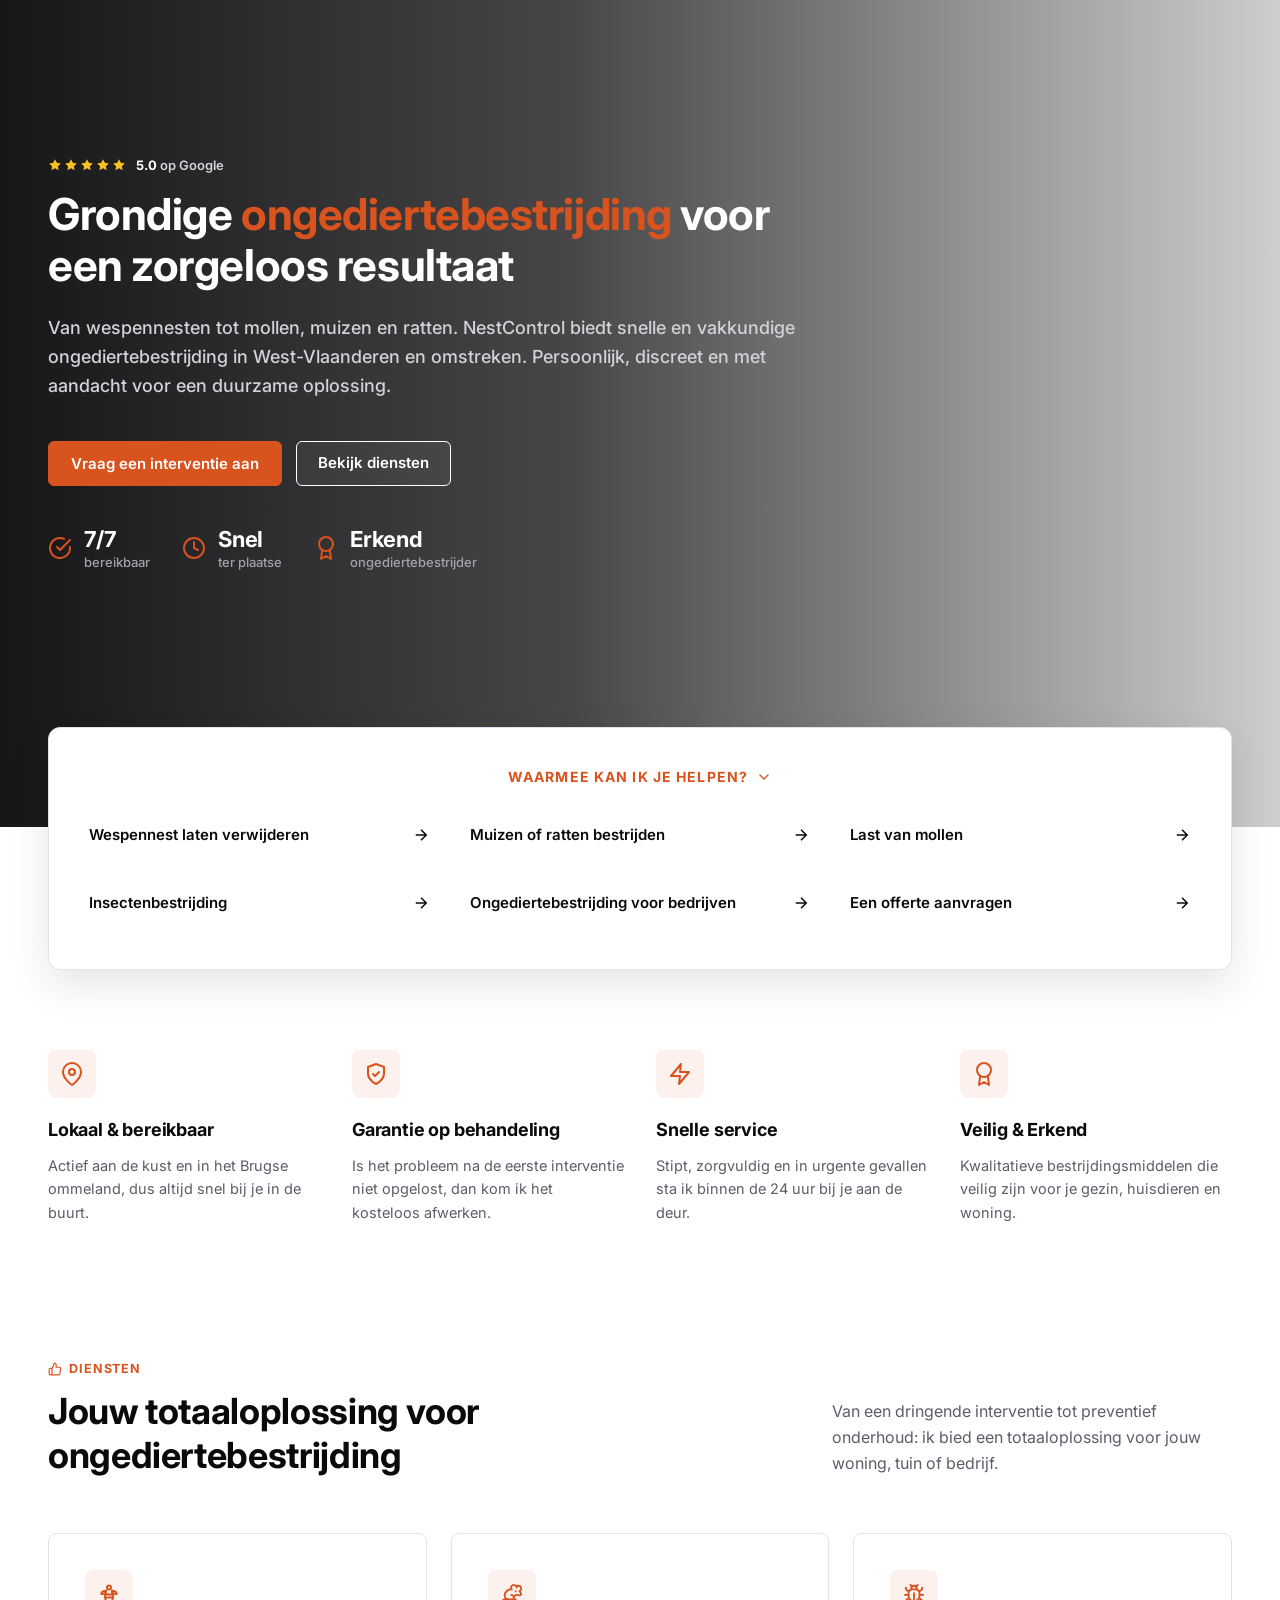
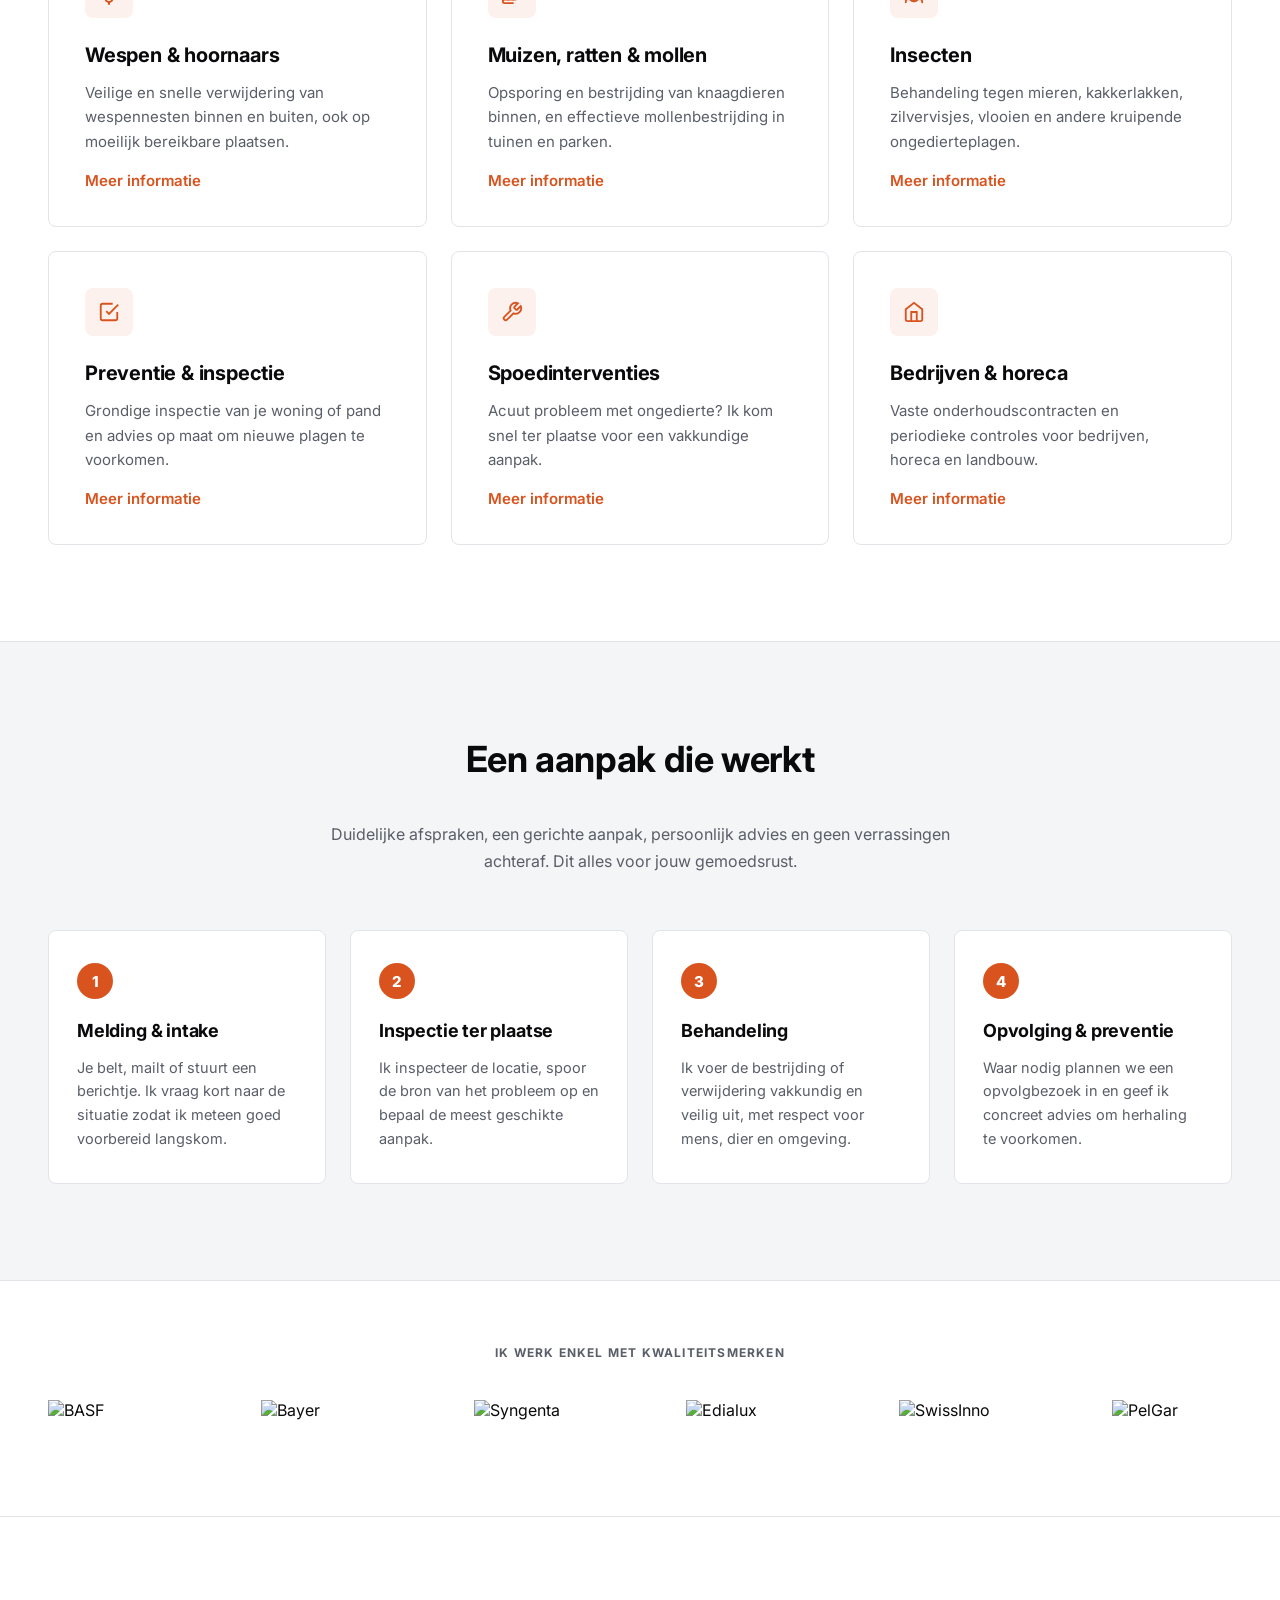
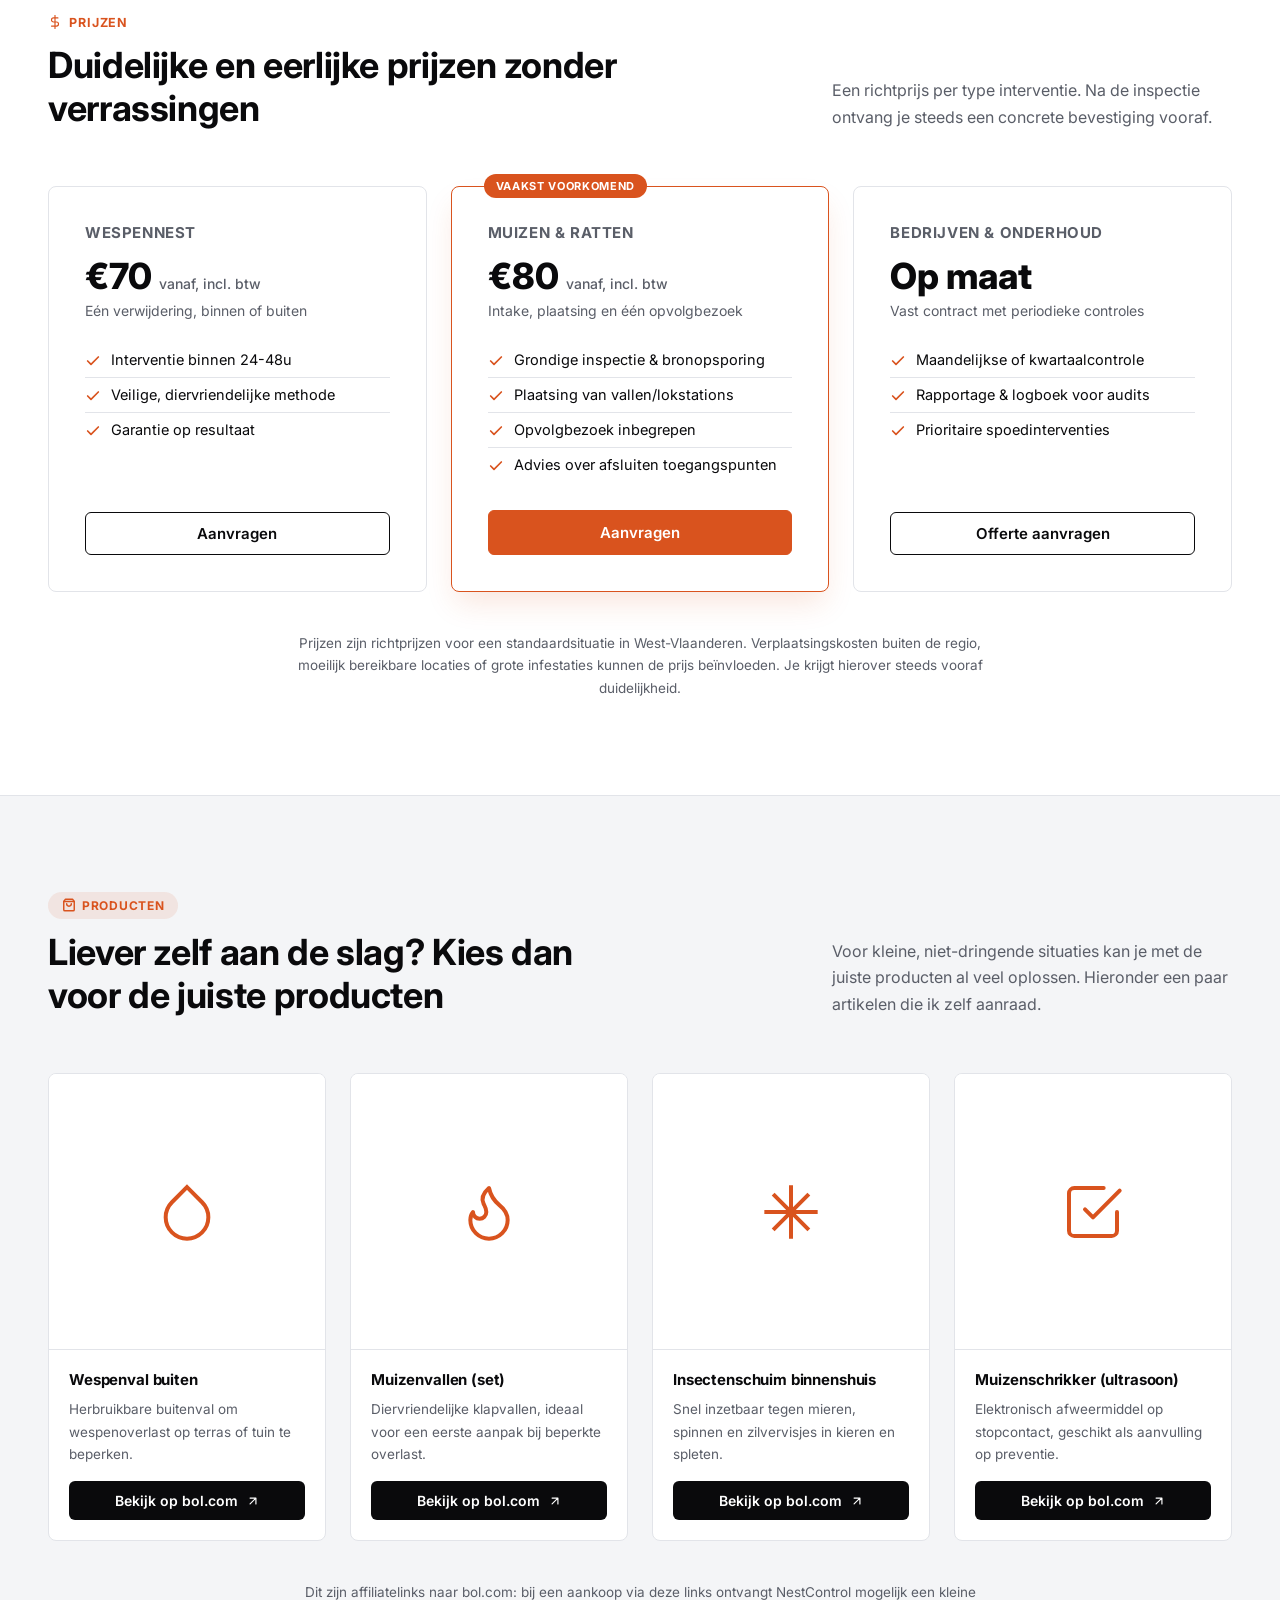
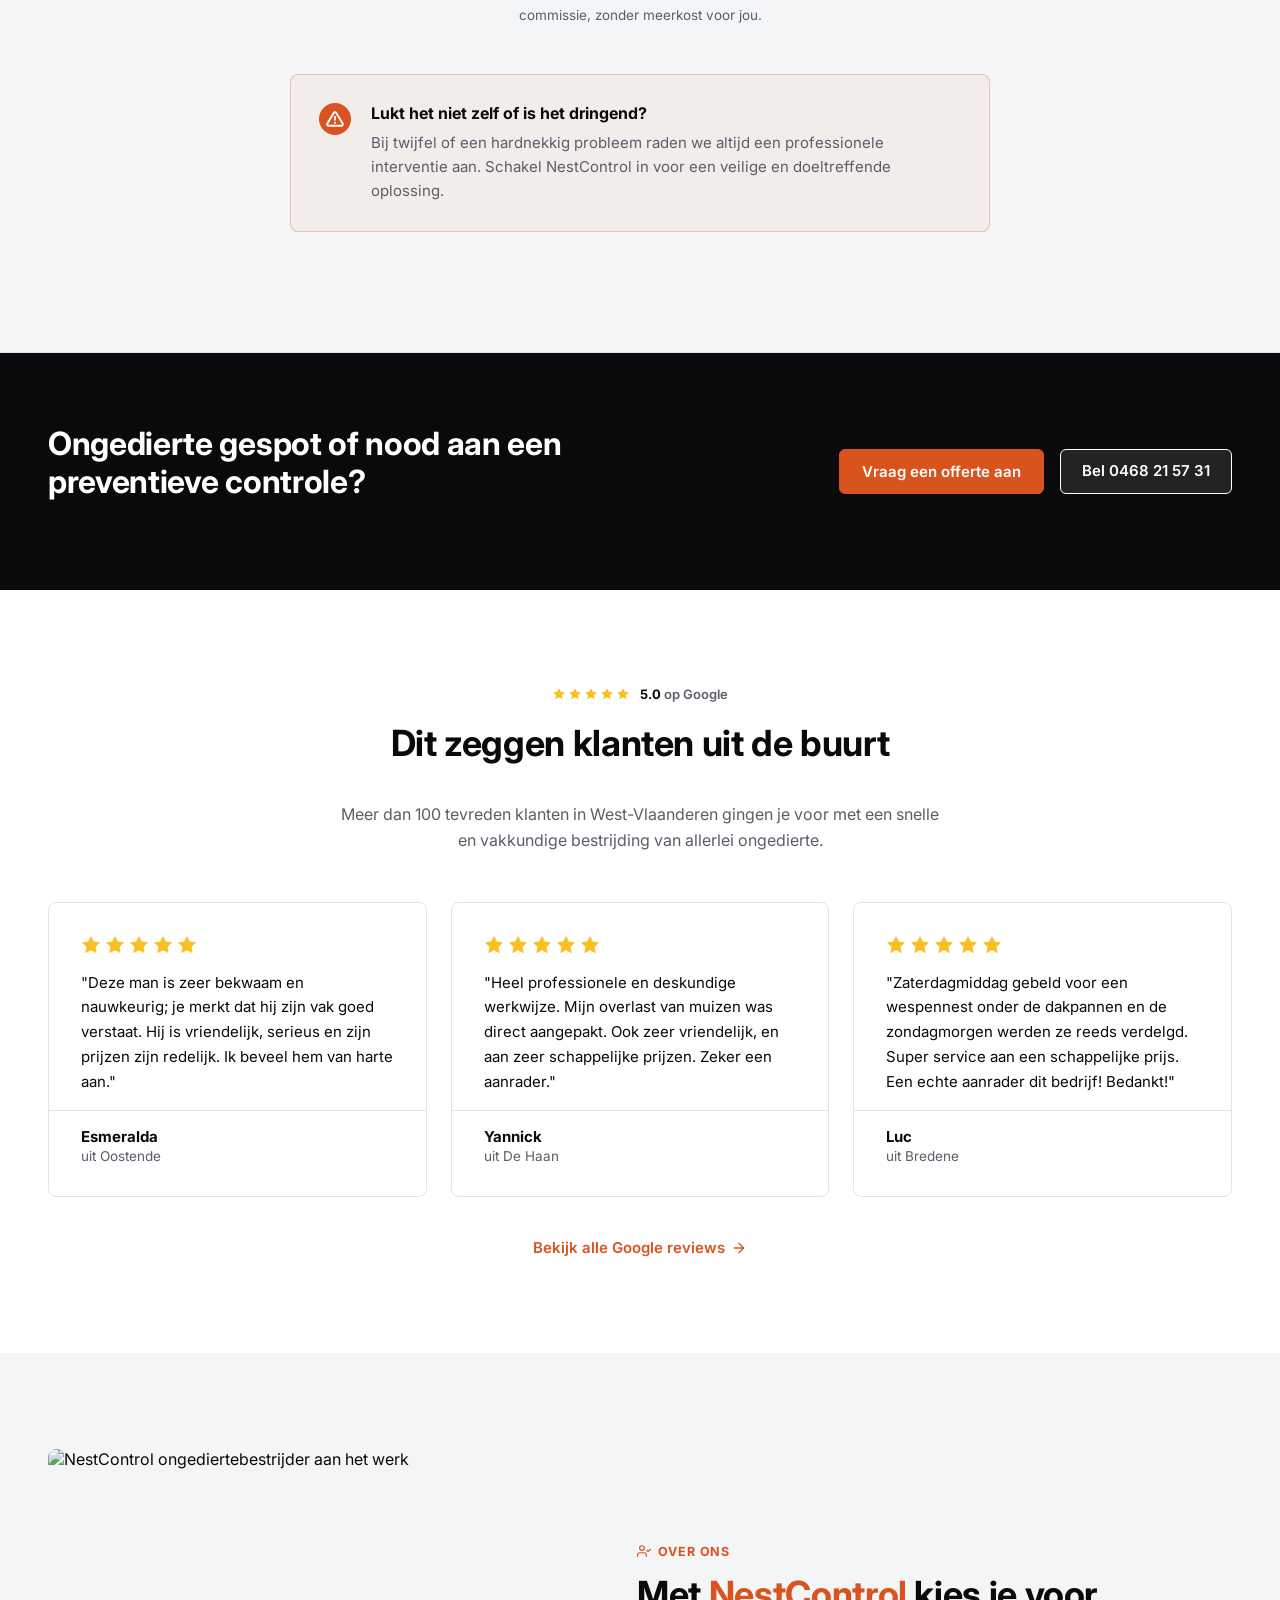
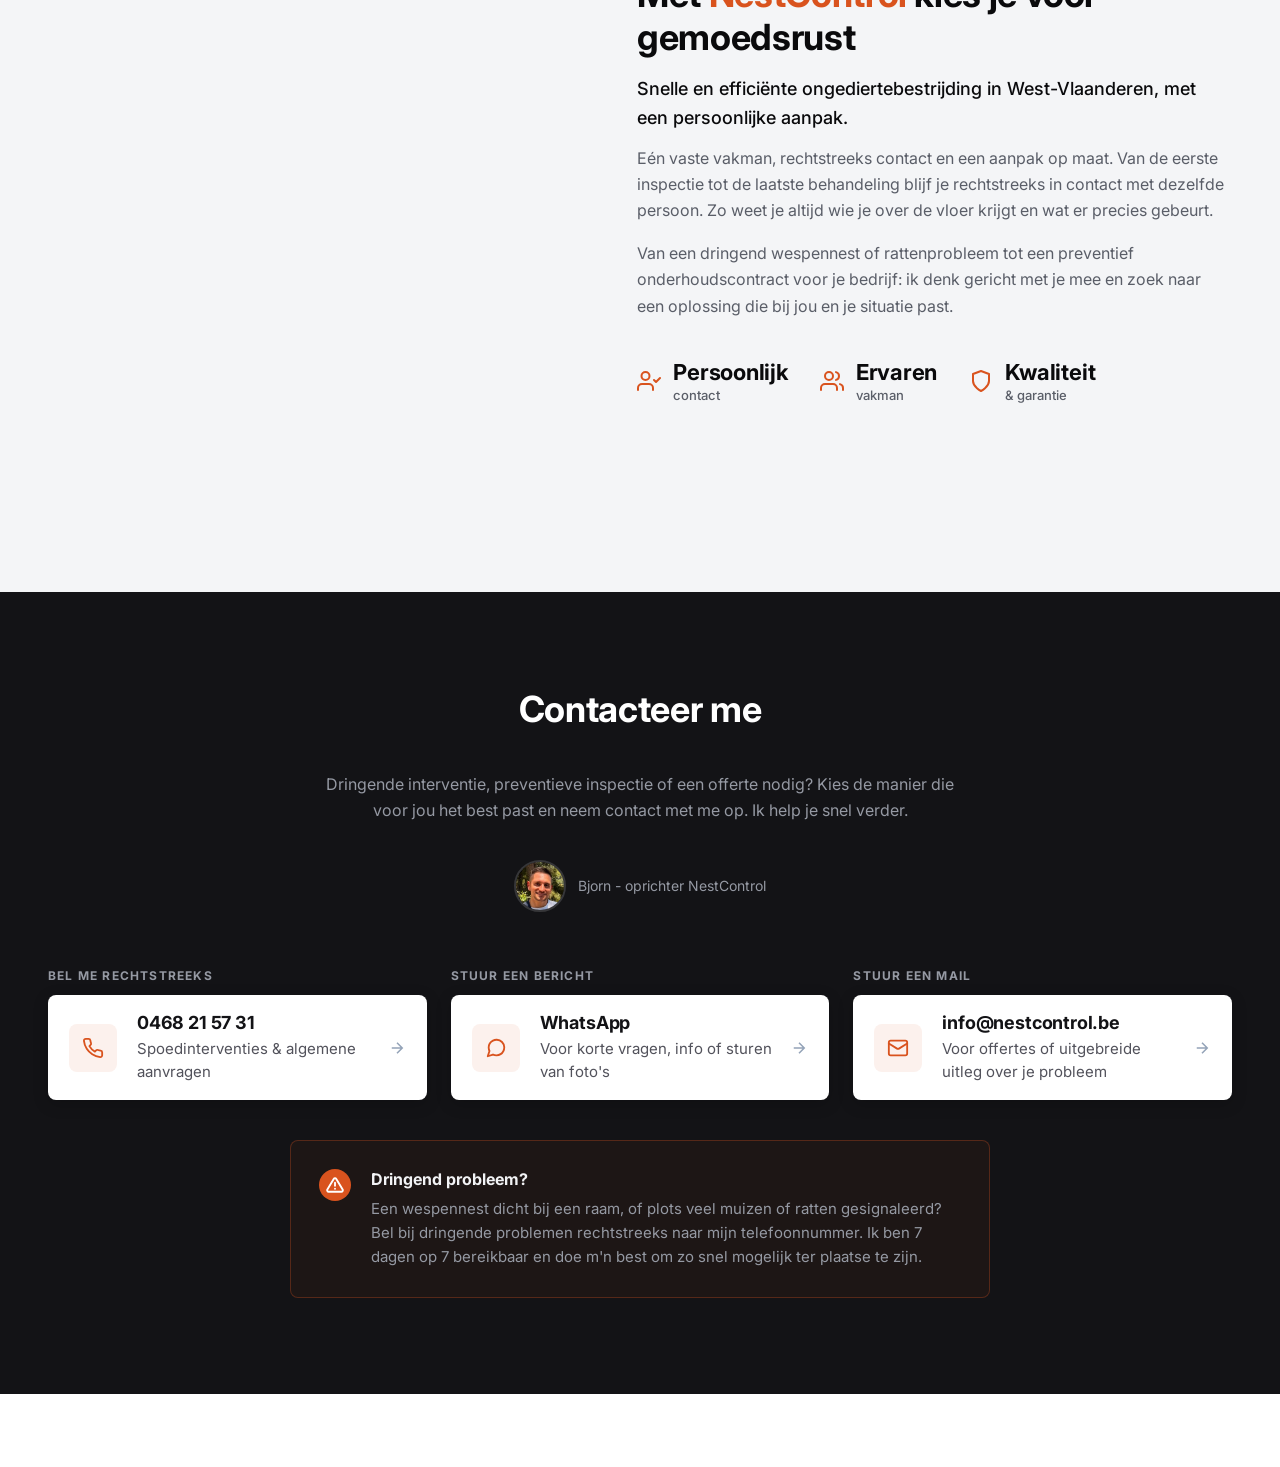
==== index.html @ 48b5ae7f "Update index.html" ====
<!DOCTYPE html>
<html lang="nl-BE">
<head>
<meta charset="UTF-8">
<meta name="viewport" content="width=device-width, initial-scale=1.0">
<link rel="icon" type="image/x-icon" href="/Favicon.png">

<!-- SEO Meta Tags -->
<title>NestControl | Ongediertebestrijder West-Vlaanderen – Wespen, muizen, ratten & mollen</title>
<link rel="icon" type="image/x-icon" href="favicon.png">
<meta name="description" content="Erkend ongediertebestrijder in West-Vlaanderen. Snelle, discrete interventie tegen wespen, muizen, ratten, mollen en insecten. 7/7 bereikbaar op 0468 21 57 31.">
<meta name="keywords" content="ongediertebestrijding West-Vlaanderen, wespenverdelging De Haan, wespennest verwijderen, muizenbestrijding, rattenbestrijding, mollenbestrijding, insectenbestrijding, ongediertebestrijder kust, NestControl">
<meta name="robots" content="index, follow">
<meta name="author" content="NestControl">
<link rel="canonical" href="https://www.nestcontrol.be/">

<!-- Open Graph / Social Media -->
<meta property="og:type" content="website">
<meta property="og:locale" content="nl_BE">
<meta property="og:site_name" content="NestControl">
<meta property="og:url" content="https://www.nestcontrol.be/">
<meta property="og:title" content="NestControl | Ongediertebestrijder West-Vlaanderen">
<meta property="og:description" content="Erkend ongediertebestrijder voor wespen, muizen, ratten, mollen en insecten. 7/7 bereikbaar voor dringende interventies.">
<meta property="og:image" content="https://www.nestcontrol.be/Logo1.svg">

<!-- Twitter Card -->
<meta name="twitter:card" content="summary_large_image">
<meta name="twitter:title" content="NestControl | Ongediertebestrijder West-Vlaanderen">
<meta name="twitter:description" content="Erkend ongediertebestrijder voor wespen, muizen, ratten, mollen en insecten. 7/7 bereikbaar voor dringende interventies.">
<meta name="twitter:image" content="https://www.nestcontrol.be/Logo1.svg">

<!-- Schema.org / JSON-LD voor Lokale SEO -->
<script type="application/ld+json">
{
  "@context": "https://schema.org",
  "@type": "PestControlService",
  "name": "NestControl",
  "image": "https://www.nestcontrol.be/Logo1.svg",
  "@id": "https://www.nestcontrol.be/",
  "url": "https://www.nestcontrol.be/",
  "telephone": "+32468215731",
  "email": "info@nestcontrol.be",
  "address": {
    "@type": "PostalAddress",
    "streetAddress": "Dokter Eduard Moreauxlaan 125",
    "addressLocality": "De Haan",
    "postalCode": "8420",
    "addressCountry": "BE"
  },
  "geo": {
    "@type": "GeoCoordinates",
    "latitude": 51.2720,
    "longitude": 3.0330
  },
  "areaServed": ["De Haan", "Bredene", "Wenduine", "Oostende", "Blankenberge", "Brugge"],
  "priceRange": "$$",
  "openingHoursSpecification": {
    "@type": "OpeningHoursSpecification",
    "dayOfWeek": ["Monday", "Tuesday", "Wednesday", "Thursday", "Friday", "Saturday", "Sunday"],
    "opens": "00:00",
    "closes": "23:59"
  },
  "sameAs": [
    "https://www.instagram.com/nestcontrol/"
  ]
}
</script>

<link rel="preconnect" href="https://fonts.googleapis.com">
<link rel="preconnect" href="https://fonts.gstatic.com" crossorigin>
<link href="https://fonts.googleapis.com/css2?family=Inter:wght@400;500;600;700;800&display=swap" rel="stylesheet">
<link rel="stylesheet" href="/NestControl/site-header-footer.css">
<style>
:root{
  --wit:#ffffff;
  --zwart:#0a0a0c;
  --blauw:#d9531e; 
  --blauw-hover:#b5401a;
  --blauw-rgb: 217, 83, 30;
  --oranje:#d9531e;
  --oranje-rgb: 217, 83, 30;
  
  --grijs-bg:#f4f5f7;
  --grijs-lijn:#e2e4e9;
  --grijs-tekst:#5a5e68;
  --header-h: 73px;
}
*{margin:0;padding:0;box-sizing:border-box;}

html{
  scroll-behavior: smooth;
  scroll-padding-top: 85px; 
}

body{
  font-family:'Inter',-apple-system,BlinkMacSystemFont,"Segoe UI",sans-serif;
  color:var(--zwart);
  background:var(--wit);
  -webkit-font-smoothing:antialiased;
  overflow-x: hidden;
}

/* Consistente typografie zonder geforceerde afbrekingen */
h1, h2, h3, .disp, .contact-info-text .title, .trust-item b, .stat-item b {
  font-family: 'Inter', sans-serif;
  font-weight: 700;
  letter-spacing: -0.01em;
  overflow-wrap: normal;
  word-break: normal;
}

h1 { font-size: clamp(28px, 7vw, 44px); line-height: 1.15; margin-bottom: 24px; color: #fff; }
h2 { font-size: clamp(24px, 5.5vw, 36px); line-height: 1.2; margin-bottom: 16px; }
h3 { font-size: 20px; line-height: 1.35; margin-bottom: 12px; }

p { font-size: 16px; line-height: 1.65; color: var(--grijs-tekst); margin-bottom: 16px; }
.lead { font-size: 18px; line-height: 1.6; color: var(--grijs-tekst); margin-bottom: 24px; font-weight: 500; }
a{color:inherit;text-decoration:none;}
img{display:block;max-width:100%;}

.wrap{max-width:1440px;margin:0 auto;padding:0 48px; width: 100%;}

a:focus-visible, button:focus-visible, input:focus-visible, select:focus-visible, textarea:focus-visible{
  outline:3px solid var(--blauw); outline-offset:3px;
}

.reveal {
  opacity: 0;
  transform: translateY(30px);
  transition: opacity 0.8s cubic-bezier(0.16, 1, 0.3, 1), transform 0.8s cubic-bezier(0.16, 1, 0.3, 1);
}
.reveal.visible {
  opacity: 1;
  transform: translateY(0);
}
.delay-100 { transition-delay: 100ms; }
.delay-200 { transition-delay: 200ms; }
.delay-300 { transition-delay: 300ms; }
.delay-400 { transition-delay: 400ms; }
.delay-500 { transition-delay: 500ms; }
.delay-600 { transition-delay: 600ms; }

.btn-primary{
  background:var(--blauw);color:#fff;
  padding:12px 22px;font-size:15px;font-weight:600;
  border:1px solid var(--blauw);
  border-radius: 6px;
  display:inline-block;
  font-family: 'Inter', sans-serif;
  cursor: pointer;
  transition: background 0.2s, border-color 0.2s, transform 0.2s;
}
.btn-primary:hover{background:var(--blauw-hover);border-color:var(--blauw-hover); transform: translateY(-2px);}

.btn-outline{
  border:1px solid var(--zwart);color:var(--zwart);
  padding:11px 21px;font-size:15px;font-weight:600;
  border-radius: 6px;
  display:inline-block;
  font-family: 'Inter', sans-serif;
  cursor: pointer;
  transition: all 0.2s;
}
.btn-outline:hover{background:var(--zwart);color:#fff; transform: translateY(-2px);}

/* Header/footer-stijl staat nu in assets/site-header-footer.css */

/* --- HERO SECTIE (FULL HEIGHT + OVERLAP) --- */
.hero{
  position:relative;
  min-height: 100svh;
  margin-top: calc(-1 * var(--header-h));
  display: flex;
  align-items: center;
  padding-top: calc(var(--header-h) + 40px);
  padding-bottom: 140px;
  background: url('https://images.pexels.com/photos/37975910/pexels-photo-37975910.jpeg?_gl=1*1lxtuae*_ga*MjI2MDc3MDUwLjE3ODY0NzQxNzE.*_ga_8JE65Q40S6*czE3ODg0NjQzMzMkbzQkZzEkdDE3ODg0NjQzNjQkajI5JGwwJGgw') center/cover no-repeat;
}
.hero::before {
  content: "";
  position: absolute;
  top: 0; left: 0; right: 0; bottom: 0;
  background: linear-gradient(to right, rgba(10,10,12,0.95) 0%, rgba(10,10,12,0.75) 45%, rgba(10,10,12,0.2) 100%);
}
.hero-inner {
  position: relative;
  z-index: 1;
  max-width: 750px;
}
.hero-rating {
  display: flex;
  align-items: center;
  gap: 10px;
  margin-bottom: 16px;
  font-size: 13px;
  font-weight: 600;
  color: #d1d3d9;
}
.hero-rating .stars { color: #FBBF24; display: flex; gap: 2px; }
.hero-rating .stars svg { width: 14px; height: 14px; }
.hero-rating b { color: #fff; font-weight: 700; }
.hero h1 .highlight-sanitair{color:var(--oranje);}
.hero p.lead{ max-width:750px;margin-bottom:40px; color: #d1d3d9; }
.hero-ctas{display:flex;gap:14px;margin-bottom:40px;flex-wrap:wrap;}
.hero-ctas .btn-outline { border-color: #fff; color: #fff; background: rgba(255,255,255,0.05); }
.hero-ctas .btn-outline:hover { background: #fff; color: var(--zwart); }
.trustbar{display:flex;gap:32px;flex-wrap:wrap; align-items: center;}
.trust-item{font-size:13px;color:#a1a3a9;font-weight:500; display: flex; align-items: center; gap: 12px;}
.trust-item svg { color: var(--oranje); flex-shrink: 0;}
.trust-item b{display:block;font-size:22px;color:#fff; margin-bottom: 2px;}

/* --- Toptaken / Finder (Pijltjes rechts uitgelijnd) --- */
.finder {
  position: relative;
  z-index: 10;
  margin-top: -100px;
  padding: 0;
}
.finder-inner {
  background: #fff;
  border-radius: 12px;
  box-shadow: 0 15px 40px rgba(0,0,0,0.1);
  border: 1px solid var(--grijs-lijn);
  padding: 40px;
}
.finder-title{font-family:'Inter',sans-serif;font-size:14px;font-weight:700;text-transform:uppercase;letter-spacing:.08em;color:var(--oranje);margin-bottom:24px; text-align: center; display:flex; align-items:center; justify-content:center; gap:8px; cursor:pointer; }
.finder-title svg{ transition: transform 0.2s ease; }
.finder-title:hover svg{ transform: translateY(1px); }
.toptaken{display:grid;grid-template-columns:repeat(3,1fr);gap:16px 40px;}
.toptaken a{
  font-size:15px;font-weight:600;color:var(--zwart); 
  display:flex; align-items:center; justify-content:space-between; gap: 12px;
  padding:16px 0; background:transparent; border:none; border-radius:0; transition:all .15s ease;
  border-bottom: 1px solid transparent;
}
.toptaken a:hover{border-bottom-color:var(--blauw); color:var(--blauw);}
.toptaken a.urgent-link:hover { border-bottom-color:var(--oranje); color:var(--oranje); }
.toptaken a svg{flex-shrink:0; transition: transform 0.2s;}
.toptaken a:hover svg{transform: translateX(4px);}

/* --- USP Sectie --- */
.usps {
  padding: 80px 0 40px;
}
.usp-grid {
  display: grid;
  grid-template-columns: repeat(4, 1fr);
  gap: 32px;
}
.usp-card {
  display: flex;
  flex-direction: column;
  align-items: flex-start;
}
.usp-icon {
  width: 48px; height: 48px; border-radius: 8px;
  background: rgba(var(--oranje-rgb), 0.08); color: var(--oranje);
  display: flex; align-items: center; justify-content: center;
  margin-bottom: 20px;
}
.usp-card h3 { font-size: 18px; margin-bottom: 12px; color: var(--zwart); }
.usp-card p { font-size: 14.5px; color: var(--grijs-tekst); margin-bottom: 0; line-height: 1.6; }

.section{padding:96px 0;}
.section-head{
  display:flex;justify-content:space-between;align-items:flex-end;
  margin-bottom:56px;gap:24px;flex-wrap:wrap;
}
.section-head h2{max-width:580px; margin-bottom:0;}
.section-head p{max-width:400px; margin-bottom:0;}

.section-tag{ display:inline-flex; align-items:center; gap:7px; font-family:'Inter',sans-serif; font-size:12.5px; font-weight:700; text-transform:uppercase; letter-spacing:.07em; color:var(--oranje); margin-bottom:14px; }
.section-tag svg{ flex-shrink:0; }

.section-head.centered {
  flex-direction: column;
  align-items: center;
  text-align: center;
  justify-content: center;
}
.section-head.centered h2 { margin-bottom: 16px; max-width: 100%; }
.section-head.centered p { margin-bottom: 0; max-width: 650px; }

.diensten-grid{ display:grid;grid-template-columns:repeat(3,1fr);gap:24px; }
.dienst-card{
  border:1px solid var(--grijs-lijn); border-radius:8px; padding:36px; background:#fff;
  transition:all .25s cubic-bezier(0.16, 1, 0.3, 1); display: flex; flex-direction: column;
}
.dienst-card:hover{
  border-color:var(--blauw); box-shadow: 0 15px 30px -5px rgba(var(--blauw-rgb),0.12); transform: translateY(-4px);
}
.dienst-card.heat:hover { border-color:var(--oranje); box-shadow: 0 15px 30px -5px rgba(var(--oranje-rgb),0.12); }
.dienst-icon{
  width:48px;height:48px; border-radius: 8px; background: rgba(var(--blauw-rgb), 0.08);
  display:flex;align-items:center;justify-content:center; margin-bottom:24px; color: var(--blauw);
}
.dienst-card.heat .dienst-icon { background: rgba(var(--oranje-rgb), 0.08); color: var(--oranje); }
.dienst-card p{font-size:15px; flex-grow: 1;}
.dienst-card .meer{font-size:15px;font-weight:600;color:var(--blauw);display:inline-flex;align-items:center;gap:6px; margin-top: auto;}
.dienst-card.heat .meer { color: var(--oranje); }

/* --- Werkwijze --- */
.werkwijze{ background:var(--grijs-bg); border-top:1px solid var(--grijs-lijn); border-bottom:1px solid var(--grijs-lijn); }
.werkwijze-grid{ display:grid; grid-template-columns:repeat(4,1fr); gap:24px; counter-reset: stap; }
.werkwijze-step{ position:relative; background:#fff; border:1px solid var(--grijs-lijn); border-radius:8px; padding:32px 28px; }
.werkwijze-step::before{
  counter-increment: stap; content: counter(stap);
  font-family:'Inter',sans-serif; font-weight:800; font-size:15px;
  width:36px;height:36px;border-radius:50%; background:var(--oranje); color:#fff;
  display:flex;align-items:center;justify-content:center; margin-bottom:20px;
}
.werkwijze-step h3{ font-size:18px; }
.werkwijze-step p{ font-size:14.5px; margin-bottom:0; }

.merken{
  padding:64px 0;
  border-bottom:1px solid var(--grijs-lijn);
}
.merken-title{
  font-family:'Inter',sans-serif;
  font-size:12px;font-weight:700;text-transform:uppercase;letter-spacing:.1em;
  color:var(--grijs-tekst);text-align:center;margin-bottom:40px;
}
.merken-grid{
  display:flex;align-items:center;justify-content:space-between;
  gap:40px;flex-wrap:wrap;
}
.merken-grid img{
  height: 52px;
  width: 120px; 
  object-fit: contain;
}

/* --- Prijzen --- */
.prijzen-grid{ display:grid; grid-template-columns:repeat(3,1fr); gap:24px; align-items:stretch; }
.prijs-card{
  border:1px solid var(--grijs-lijn); border-radius:8px; padding:36px; background:#fff;
  display:flex; flex-direction:column; transition:all .25s cubic-bezier(0.16,1,0.3,1);
}
.prijs-card.featured{ border-color:var(--oranje); box-shadow:0 15px 30px -5px rgba(var(--oranje-rgb),0.15); position:relative; }
.prijs-card.featured::before{
  content:"Vaakst voorkomend"; position:absolute; top:-13px; left:32px;
  background:var(--oranje); color:#fff; font-family:'Inter',sans-serif; font-weight:700;
  font-size:11px; letter-spacing:.06em; text-transform:uppercase; padding:5px 12px; border-radius:20px;
}
.prijs-naam{ font-family:'Inter',sans-serif; font-weight:700; font-size:15px; text-transform:uppercase; letter-spacing:.04em; color:var(--grijs-tekst); margin-bottom:12px; }
.prijs-bedrag{ font-family:'Inter',sans-serif; font-weight:800; font-size:36px; color:var(--zwart); margin-bottom:4px; }
.prijs-bedrag span{ font-family:'Inter',sans-serif; font-weight:500; font-size:14px; color:var(--grijs-tekst); }
.prijs-sub{ font-size:14px; color:var(--grijs-tekst); margin-bottom:24px; }
.prijs-lijst{ list-style:none; margin-bottom:28px; flex-grow:1; }
.prijs-lijst li{ display:flex; gap:10px; align-items:flex-start; font-size:14.5px; color:var(--zwart); padding:8px 0; border-top:1px solid var(--grijs-lijn); }
.prijs-lijst li:first-child{ border-top:none; }
.prijs-lijst li svg{ color:var(--oranje); flex-shrink:0; margin-top:2px; }

.disclaimer-center {
  max-width: 700px;
  margin: 40px auto 0 auto;
  text-align: center;
  font-size: 13.5px;
  color: var(--grijs-tekst);
}

/* --- Shop --- */
.shop{ background:var(--grijs-bg); border-top:1px solid var(--grijs-lijn); border-bottom:1px solid var(--grijs-lijn); }
.shop-grid{ display:grid; grid-template-columns:repeat(4,1fr); gap:24px; }
.shop-card{
  background:#fff; border:1px solid var(--grijs-lijn); border-radius:8px; overflow:hidden;
  display:flex; flex-direction:column; transition:all .25s cubic-bezier(0.16,1,0.3,1);
}
.shop-card:hover{ border-color:var(--oranje); box-shadow:0 15px 30px -5px rgba(var(--oranje-rgb),0.12); transform:translateY(-4px); }
.shop-img{ aspect-ratio:1/1; background:#fff; display:flex; align-items:center; justify-content:center; padding:20px; border-bottom:1px solid var(--grijs-lijn); }
.shop-img img{ max-width:100%; max-height:100%; object-fit:contain; }
.shop-body{ padding:20px; display:flex; flex-direction:column; flex-grow:1; }
.shop-body h3{ font-size:15px; margin-bottom:8px; }
.shop-body p{ font-size:13.5px; flex-grow:1; margin-bottom:16px; }
.shop-cta{
  display:flex; align-items:center; justify-content:center; gap:8px;
  background:var(--zwart); color:#fff; padding:11px 16px; border-radius:6px;
  font-family:'Inter',sans-serif; font-size:14px; font-weight:600; transition:background .2s;
}
.shop-cta:hover{ background:var(--oranje); }
.shop-badge{
  display:inline-flex; align-items:center; gap:6px; background:rgba(var(--oranje-rgb),0.1); color:var(--oranje);
  font-family:'Inter',sans-serif; font-weight:700; font-size:12px; letter-spacing:.06em; text-transform:uppercase;
  padding:6px 14px; border-radius:20px; margin-bottom:12px;
}

.shop-alert {
  background: rgba(var(--oranje-rgb), 0.05); border: 1px solid rgba(var(--oranje-rgb), 0.3);
  border-radius: 8px; padding: 28px; display: flex; gap: 20px; max-width: 700px; margin: 48px auto 24px;
}
.shop-alert-icon {
  width: 32px; height: 32px; background: var(--oranje); color: #fff; border-radius: 50%;
  display: flex; align-items: center; justify-content: center; flex-shrink: 0; font-weight: 700; font-size: 16px;
}
.shop-alert-content h4 { font-family: 'Inter', sans-serif; font-size: 16px; font-weight: 700; color: var(--zwart); margin-bottom: 8px; }
.shop-alert-content p { font-size: 15px; color: var(--grijs-tekst); line-height: 1.6; margin-bottom: 0; }

/* --- Reviews --- */
.reviews { background: #fff; }
.reviews-rating {
  display: flex; align-items: center; justify-content: center; gap: 10px;
  margin-bottom: 20px; font-size: 13px; font-weight: 600; color: var(--grijs-tekst);
}
.reviews-rating .stars { color: #FBBF24; display: flex; gap: 2px; }
.reviews-rating .stars svg { width: 14px; height: 14px; }
.reviews-rating b { color: var(--zwart); font-weight: 700; }
.reviews .section-head { flex-direction: column; align-items: center; text-align: center; justify-content: center; margin-bottom: 48px; }
.reviews .section-head h2 { max-width: 100%; margin-bottom: 12px; }
.reviews .section-head p { max-width: 600px; margin-bottom: 0; }
.reviews-grid { display: grid; grid-template-columns: repeat(3, 1fr); gap: 24px; margin-bottom: 40px; }
.review-card { background: #fff; border: 1px solid var(--grijs-lijn); border-radius: 8px; padding: 32px; display: flex; flex-direction: column; gap: 16px; transition: transform 0.25s ease, box-shadow 0.25s ease; }
.review-card:hover { transform: translateY(-4px); box-shadow: 0 12px 24px -8px rgba(0,0,0,0.06); border-color: var(--oranje); }
.review-stars { color: #FBBF24; display: flex; gap: 4px; }
.review-text { font-size: 15px; color: var(--zwart); line-height: 1.65; flex-grow: 1; }
.review-author { font-weight: 700; font-size: 15px; color: var(--zwart); display: flex; flex-direction: column; gap: 2px; border-top: 1px solid var(--grijs-lijn); padding: 16px 32px 0; margin: auto -32px 0; }
.review-author span { font-weight: 400; color: var(--grijs-tekst); font-size: 13.5px; }
.reviews-link { text-align: center; }
.reviews-link a { font-size: 15px; font-weight: 600; color: var(--oranje); display: inline-flex; align-items: center; gap: 6px; transition: color 0.2s; }
.reviews-link a:hover { color: var(--blauw-hover); }

.over{background:var(--grijs-bg);}
.over-grid{display:grid;grid-template-columns:1fr 1.15fr;gap:72px;align-items:center;}
.over-img{aspect-ratio:4/5;overflow:hidden; border-radius: 8px;}
.over-img img{width:100%;height:100%;object-fit:cover;}

.stat-row{ display:flex; gap:32px; margin-top:40px; flex-wrap:wrap; align-items: center; }
.stat-item{ font-size:13px; color:var(--grijs-tekst); font-weight:500; display:flex; align-items:center; gap:12px; }
.stat-item svg{ color:var(--oranje); flex-shrink:0; }
.stat-item b{ display:block; font-size:22px; color:var(--zwart); margin-bottom:2px; }

/* Donkere CTA Strip */
.cta-strip{
  position:relative;overflow:hidden;
  background:var(--zwart);color:#fff;padding:72px 0;
}
.cta-strip::before{
  content:""; position:absolute; top:50%;right:-8%; width:900px;height:900px;
  transform:translateY(-50%); background:url("Logo3.svg") no-repeat center/contain; opacity:0.08; pointer-events:none;
}
.cta-strip-inner{position:relative;z-index:1;display:flex;justify-content:space-between;align-items:center;gap:32px;flex-wrap:wrap;}
.cta-strip h2{font-size:32px;max-width:600px;line-height:1.2;}
.cta-strip .btn-outline{border-color:#fff;color:#fff; background:rgba(255,255,255,0.1);}
.cta-strip .btn-outline:hover{background:#fff;color:var(--zwart);}

.contact-grid-3 {
  display: grid; grid-template-columns: repeat(3, 1fr); gap: 24px; margin-bottom: 40px; align-items: start;
}
.urgent-box {
  background: rgba(var(--oranje-rgb), 0.05); border: 1px solid rgba(var(--oranje-rgb), 0.3);
  border-radius: 8px; padding: 28px; display: flex; gap: 20px; max-width: 700px; margin: 0 auto;
}
.urgent-icon {
  width: 32px; height: 32px; background: var(--oranje); color: #fff; border-radius: 50%;
  display: flex; align-items: center; justify-content: center; flex-shrink: 0; font-weight: 700; font-size: 16px;
  animation: pulse 2s infinite;
}

@keyframes pulse {
  0% { box-shadow: 0 0 0 0 rgba(var(--oranje-rgb), 0.4); }
  70% { box-shadow: 0 0 0 10px rgba(var(--oranje-rgb), 0); }
  100% { box-shadow: 0 0 0 0 rgba(var(--oranje-rgb), 0); }
}

.urgent-content h4 { font-family: 'Inter', sans-serif; font-size: 16px; font-weight: 700; color: var(--zwart); margin-bottom: 8px; }
.urgent-content p { font-size: 15px; color: var(--grijs-tekst); line-height: 1.6; margin-bottom: 0; }

.contact-group-label {
  font-family: 'Inter', sans-serif; font-size: 12px; font-weight: 700; letter-spacing: 0.1em;
  color: var(--grijs-tekst); text-transform: uppercase; margin-bottom: 12px; display: flex; align-items: center; gap: 8px;
}

.contact-card-box { display: flex; flex-direction: column; gap: 12px; height: 100%; }
.contact-row-item {
  display: flex; align-items: center; padding: 16px 20px; text-decoration: none; color: inherit; height: 100%;
  background: #ffffff; border: 1px solid var(--grijs-lijn); border-radius: 8px; box-shadow: 0 4px 16px rgba(0,0,0,0.02);
  transition: all 0.25s cubic-bezier(0.16, 1, 0.3, 1);
}
.contact-row-item:hover {
  border-color: var(--blauw); box-shadow: 0 12px 28px -6px rgba(var(--blauw-rgb), 0.18); transform: translateY(-2px);
}
.contact-row-item.urgent-card:hover { border-color: var(--oranje); box-shadow: 0 12px 28px -6px rgba(var(--oranje-rgb), 0.18); }

.contact-icon-wrapper {
  width: 48px; height: 48px; border-radius: 8px; background: rgba(var(--blauw-rgb), 0.08); color: var(--blauw);
  display: flex; align-items: center; justify-content: center; margin-right: 20px; flex-shrink: 0;
  transition: transform 0.2s ease, background 0.2s ease, color 0.2s ease;
}
.contact-row-item.urgent-card .contact-icon-wrapper { background: rgba(var(--oranje-rgb), 0.08); color: var(--oranje); }

.contact-info-text { flex-grow: 1; }
.contact-info-text .title { display: block; font-size: 18px; line-height: 1.25; color: var(--zwart); margin-bottom: 4px; }
.contact-info-text .subtitle { display: block; font-family: 'Inter', sans-serif; font-size: 15px; line-height: 1.5; color: var(--grijs-tekst); }

.contact-arrow { color: #94a3b8; transition: transform 0.2s ease, color 0.2s ease; flex-shrink: 0; margin-left: 12px; }
.contact-row-item:hover .contact-arrow { color: var(--blauw); transform: translateX(4px); }
.contact-row-item.urgent-card:hover .contact-arrow { color: var(--oranje); }

#contact .contact-row-item { background: #ffffff; box-shadow: 0 4px 16px rgba(0,0,0,0.18); }
#contact .contact-row-item:hover { box-shadow: 0 12px 28px -6px rgba(var(--blauw-rgb), 0.25); }
#contact .contact-info-text .title { color: #131316; }
#contact .contact-info-text .subtitle { color: #52525b; }

.social-link { display: inline-flex; align-items: center; justify-content: center; width: 40px; height: 40px; border-radius: 50%; background: rgba(255,255,255,0.1); color: #fff; margin-top: 24px; transition: all 0.2s; }
.social-link:hover { background: var(--blauw); color: #fff; transform: translateY(-2px); }

  @media(max-width:900px){
  .hero { 
    min-height: 100svh;
    margin-top: calc(-1 * var(--header-h));
    padding: calc(var(--header-h) + 20px) 0 120px; 
    background-position: 70% center; 
  }
  .hero::before { 
    background: linear-gradient(to bottom, rgba(10,10,12,0.85) 0%, rgba(10,10,12,0.7) 60%, rgba(10,10,12,0.3) 100%);
  }
  
  .finder { margin-top: -80px; }
  .finder-inner { padding: 32px 24px; }

  .trustbar { display: none; }
  
  .usp-grid { grid-template-columns: repeat(2, 1fr); gap: 24px; }

  .diensten-grid{grid-template-columns:1fr;}
  .toptaken{grid-template-columns:1fr;}

  .werkwijze-grid{grid-template-columns:1fr 1fr;}
  .prijzen-grid{grid-template-columns:1fr;}
  .shop-grid{grid-template-columns:1fr 1fr;}
  .prijs-card.featured::before{ top:-13px; left:24px; }
  
  .reviews-grid { grid-template-columns: 1fr; }
  
  .merken-grid{gap:28px 36px;justify-content:center;}
  .merken-grid img{ height: 24px; width: 90px; }
  
  .over-grid { display: flex; flex-direction: column-reverse; gap: 48px; }
  .contact-grid-3 { grid-template-columns: 1fr; gap: 32px; }
  
  .contact-row-item { padding: 16px; }
  .contact-icon-wrapper { width: 44px; height: 44px; margin-right: 16px; }
  .contact-info-text .title { font-size: 17px; }
  .contact-info-text .subtitle { font-size: 14px; }

  .contact-row-item:hover { border-color: var(--grijs-lijn); box-shadow: 0 4px 16px rgba(0,0,0,0.02); transform: none; }
  .contact-row-item:hover .contact-arrow { color: #94a3b8; transform: none; }
  .contact-row-item:active { border-color: var(--blauw); background: rgba(var(--blauw-rgb), 0.04); transform: scale(0.99); }
  .contact-row-item.urgent-card:active { border-color: var(--oranje); background: rgba(var(--oranje-rgb), 0.04); }
  .contact-row-item:active .contact-arrow { color: var(--blauw); transform: translateX(2px); }

  .wrap{padding:0 24px;}
}

@media(max-width: 600px) {
  .usp-grid { grid-template-columns: 1fr; }

  .stat-row{ gap:16px 24px; margin-top:28px; }
  .stat-item{ font-size:12px; gap:10px; }
  .stat-item svg{ width:20px; height:20px; }
  .stat-item b{ font-size:18px; }
}

@media(max-width: 480px) {
  .contact-row-item { padding: 14px; }
  .werkwijze-grid{grid-template-columns:1fr;}
  .shop-grid{grid-template-columns:1fr;}

  .stat-row{ gap:14px 20px; }
  .stat-item{ font-size:11.5px; }
  .stat-item b{ font-size:17px; }
}
</style>
</head>
<body class="header-transparent">

<div id="site-header"></div>

<main>
  <section class="hero">
    <div class="wrap">
      <div class="hero-inner">
        <div class="hero-rating reveal">
          <span class="stars">
            <svg viewBox="0 0 24 24" fill="currentColor"><path d="M12 2l3.09 6.26L22 9.27l-5 4.87 1.18 6.88L12 17.77l-6.18 3.25L7 14.14 2 9.27l6.91-1.01L12 2z"/></svg>
            <svg viewBox="0 0 24 24" fill="currentColor"><path d="M12 2l3.09 6.26L22 9.27l-5 4.87 1.18 6.88L12 17.77l-6.18 3.25L7 14.14 2 9.27l6.91-1.01L12 2z"/></svg>
            <svg viewBox="0 0 24 24" fill="currentColor"><path d="M12 2l3.09 6.26L22 9.27l-5 4.87 1.18 6.88L12 17.77l-6.18 3.25L7 14.14 2 9.27l6.91-1.01L12 2z"/></svg>
            <svg viewBox="0 0 24 24" fill="currentColor"><path d="M12 2l3.09 6.26L22 9.27l-5 4.87 1.18 6.88L12 17.77l-6.18 3.25L7 14.14 2 9.27l6.91-1.01L12 2z"/></svg>
            <svg viewBox="0 0 24 24" fill="currentColor"><path d="M12 2l3.09 6.26L22 9.27l-5 4.87 1.18 6.88L12 17.77l-6.18 3.25L7 14.14 2 9.27l6.91-1.01L12 2z"/></svg>
          </span>
          <span><b>5.0</b> op Google</span>
        </div>
        <h1 class="reveal">Grondige <span class="highlight-sanitair">ongediertebestrijding</span> voor een zorgeloos resultaat</h1>
        <p class="lead reveal delay-100">Van wespennesten tot mollen, muizen en ratten. NestControl biedt snelle en vakkundige ongediertebestrijding in West-Vlaanderen en omstreken. Persoonlijk, discreet en met aandacht voor een duurzame oplossing.</p>
        <div class="hero-ctas reveal delay-200">
          <a class="btn-primary" href="#contact">Vraag een interventie aan</a>
          <a class="btn-outline" href="#diensten">Bekijk diensten</a>
        </div>
        <div class="trustbar reveal delay-300">
          <div class="trust-item">
            <svg width="24" height="24" viewBox="0 0 24 24" fill="none" stroke="currentColor" stroke-width="2" stroke-linecap="round" stroke-linejoin="round"><path d="M22 11.08V12a10 10 0 1 1-5.93-9.14"></path><polyline points="22 4 12 14.01 9 11.01"></polyline></svg>
            <div><b>7/7</b>bereikbaar</div>
          </div>
          <div class="trust-item">
            <svg width="24" height="24" viewBox="0 0 24 24" fill="none" stroke="currentColor" stroke-width="2" stroke-linecap="round" stroke-linejoin="round"><circle cx="12" cy="12" r="10"></circle><polyline points="12 6 12 12 16 14"></polyline></svg>
            <div><b>Snel</b>ter plaatse</div>
          </div>
          <div class="trust-item">
            <svg width="24" height="24" viewBox="0 0 24 24" fill="none" stroke="currentColor" stroke-width="2" stroke-linecap="round" stroke-linejoin="round"><circle cx="12" cy="8" r="7"></circle><polyline points="8.21 13.89 7 23 12 20 17 23 15.79 13.88"></polyline></svg>
            <div><b>Erkend</b>ongediertebestrijder</div>
          </div>
        </div>
      </div>
    </div>
  </section>

  <!-- Finder met origineel overlappend design -->
  <section class="finder">
    <div class="wrap">
      <div class="finder-inner reveal delay-400">
        <div class="finder-title" id="finder-title">
          <span>Waarmee kan ik je helpen?</span>
          <svg width="16" height="16" viewBox="0 0 24 24" fill="none" stroke="currentColor" stroke-width="2" stroke-linecap="round" stroke-linejoin="round"><path d="M6 9l6 6 6-6"/></svg>
        </div>
        <div class="toptaken">
          <a href="#contact" class="urgent-link">
            <span>Wespennest laten verwijderen</span>
            <svg width="18" height="18" viewBox="0 0 24 24" fill="none" stroke="currentColor" stroke-width="2"><path d="M5 12h14M12 5l7 7-7 7"/></svg>
          </a>
          <a href="#contact">
            <span>Muizen of ratten bestrijden</span>
            <svg width="18" height="18" viewBox="0 0 24 24" fill="none" stroke="currentColor" stroke-width="2"><path d="M5 12h14M12 5l7 7-7 7"/></svg>
          </a>
          <a href="#contact">
            <span>Last van mollen</span>
            <svg width="18" height="18" viewBox="0 0 24 24" fill="none" stroke="currentColor" stroke-width="2"><path d="M5 12h14M12 5l7 7-7 7"/></svg>
          </a>
          <a href="#contact">
            <span>Insectenbestrijding</span>
            <svg width="18" height="18" viewBox="0 0 24 24" fill="none" stroke="currentColor" stroke-width="2"><path d="M5 12h14M12 5l7 7-7 7"/></svg>
          </a>
          <a href="#contact">
            <span>Ongediertebestrijding voor bedrijven</span>
            <svg width="18" height="18" viewBox="0 0 24 24" fill="none" stroke="currentColor" stroke-width="2"><path d="M5 12h14M12 5l7 7-7 7"/></svg>
          </a>
          <a href="#contact">
            <span>Een offerte aanvragen</span>
            <svg width="18" height="18" viewBox="0 0 24 24" fill="none" stroke="currentColor" stroke-width="2"><path d="M5 12h14M12 5l7 7-7 7"/></svg>
          </a>
        </div>
      </div>
    </div>
  </section>

  <!-- USP Sectie -->
  <section class="usps">
    <div class="wrap">
      <div class="usp-grid">
        <div class="usp-card reveal delay-100">
          <div class="usp-icon">
            <svg width="24" height="24" viewBox="0 0 24 24" fill="none" stroke="currentColor" stroke-width="2" stroke-linecap="round" stroke-linejoin="round"><path d="M21 10c0 7-9 13-9 13s-9-6-9-13a9 9 0 0 1 18 0z"></path><circle cx="12" cy="10" r="3"></circle></svg>
          </div>
          <h3>Lokaal & bereikbaar</h3>
          <p>Actief aan de kust en in het Brugse ommeland, dus altijd snel bij je in de buurt.</p>
        </div>
        <div class="usp-card reveal delay-200">
          <div class="usp-icon">
            <svg width="24" height="24" viewBox="0 0 24 24" fill="none" stroke="currentColor" stroke-width="2" stroke-linecap="round" stroke-linejoin="round"><path d="M12 22s8-4 8-10V5l-8-3-8 3v7c0 6 8 10 8 10z"></path><polyline points="9 12 11 14 15 10"></polyline></svg>
          </div>
          <h3>Garantie op behandeling</h3>
          <p>Is het probleem na de eerste interventie niet opgelost, dan kom ik het kosteloos afwerken.</p>
        </div>
        <div class="usp-card reveal delay-300">
          <div class="usp-icon">
            <svg width="24" height="24" viewBox="0 0 24 24" fill="none" stroke="currentColor" stroke-width="2" stroke-linecap="round" stroke-linejoin="round"><polygon points="13 2 3 14 12 14 11 22 21 10 12 10 13 2"></polygon></svg>
          </div>
          <h3>Snelle service</h3>
          <p>Stipt, zorgvuldig en in urgente gevallen sta ik binnen de 24 uur bij je aan de deur.</p>
        </div>
        <div class="usp-card reveal delay-400">
          <div class="usp-icon">
            <svg width="24" height="24" viewBox="0 0 24 24" fill="none" stroke="currentColor" stroke-width="2" stroke-linecap="round" stroke-linejoin="round"><circle cx="12" cy="8" r="7"></circle><polyline points="8.21 13.89 7 23 12 20 17 23 15.79 13.88"></polyline></svg>
          </div>
          <h3>Veilig & Erkend</h3>
          <p>Kwalitatieve bestrijdingsmiddelen die veilig zijn voor je gezin, huisdieren en woning.</p>
        </div>
      </div>
    </div>
  </section>

  <section class="section" id="diensten">
    <div class="wrap">
      <div class="section-head reveal">
        <div>
          <span class="section-tag">
            <svg width="14" height="14" viewBox="0 0 24 24" fill="none" stroke="currentColor" stroke-width="2" stroke-linecap="round" stroke-linejoin="round"><path d="M14 9V5a3 3 0 0 0-3-3l-4 9v11h11.28a2 2 0 0 0 2-1.7l1.38-9a2 2 0 0 0-2-2.3zM7 22H4a2 2 0 0 1-2-2v-7a2 2 0 0 1 2-2h3"></path></svg>
            Diensten
          </span>
          <h2>Jouw totaaloplossing voor ongediertebestrijding</h2>
        </div>
        <p>Van een dringende interventie tot preventief onderhoud: ik bied een totaaloplossing voor jouw woning, tuin of bedrijf.</p>
      </div>
      <div class="diensten-grid">
        
        <div class="dienst-card heat reveal delay-100">
          <div class="dienst-icon">
            <svg width="24" height="24" viewBox="0 0 24 24" fill="none" stroke="currentColor" stroke-width="2" stroke-linecap="round" stroke-linejoin="round"><circle cx="12" cy="5.5" r="2"/><path d="M9 8.5c0 2.8-1 3.8-1 6.5 0 2.8 1.8 5 4 5s4-2.2 4-5c0-2.7-1-3.7-1-6.5"/><path d="M8.6 12.5h6.8"/><path d="M8.6 15.5h6.8"/><path d="M12 20v2"/><path d="M9 9.3c-2.8-1-4.7.6-4.7 2.7 1.9.2 3.6-.5 4.7-1.6"/><path d="M15 9.3c2.8-1 4.7.6 4.7 2.7-1.9.2-3.6-.5-4.7-1.6"/></svg>
          </div>
          <h3>Wespen &amp; hoornaars</h3>
          <p>Veilige en snelle verwijdering van wespennesten binnen en buiten, ook op moeilijk bereikbare plaatsen.</p>
          <a class="meer" href="#contact">Meer informatie</a>
        </div>
        
        <div class="dienst-card heat reveal delay-200">
          <div class="dienst-icon">
            <svg width="22" height="22" viewBox="0 0 24 24" fill="none" stroke="currentColor" stroke-width="2" stroke-linecap="round" stroke-linejoin="round"><path d="M13 22H4a2 2 0 0 1 0-4h12"/><path d="M13.236 18a3 3 0 0 0-2.2-5"/><path d="M16 9h.01"/><path d="M16.82 3.94a3 3 0 1 1 3.237 4.868l1.815 2.587a1.5 1.5 0 0 1-1.5 2.1l-2.872-.453a3 3 0 0 0-3.5 3"/><path d="M17 4.988a3 3 0 1 0-5.2 2.052A7 7 0 0 0 4 14.015 4 4 0 0 0 8 18"/></svg>
          </div>
          <h3>Muizen, ratten &amp; mollen</h3>
          <p>Opsporing en bestrijding van knaagdieren binnen, en effectieve mollenbestrijding in tuinen en parken.</p>
          <a class="meer" href="#contact">Meer informatie</a>
        </div>
        
        <div class="dienst-card heat reveal delay-300">
          <div class="dienst-icon">
            <svg width="22" height="22" viewBox="0 0 24 24" fill="none" stroke="currentColor" stroke-width="2" stroke-linecap="round" stroke-linejoin="round"><path d="M12 20v-9"/><path d="M14 7a4 4 0 0 1 4 4v3a6 6 0 0 1-12 0v-3a4 4 0 0 1 4-4z"/><path d="M14.12 3.88 16 2"/><path d="M21 21a4 4 0 0 0-3.81-4"/><path d="M21 5a4 4 0 0 1-3.55 3.97"/><path d="M22 13h-4"/><path d="M3 21a4 4 0 0 1 3.81-4"/><path d="M3 5a4 4 0 0 0 3.55 3.97"/><path d="M6 13H2"/><path d="m8 2 1.88 1.88"/><path d="M9 7.13V6a3 3 0 1 1 6 0v1.13"/></svg>
          </div>
          <h3>Insecten</h3>
          <p>Behandeling tegen mieren, kakkerlakken, zilvervisjes, vlooien en andere kruipende ongedierteplagen.</p>
          <a class="meer" href="#contact">Meer informatie</a>
        </div>

        <div class="dienst-card heat reveal delay-100">
          <div class="dienst-icon">
            <svg width="22" height="22" viewBox="0 0 24 24" fill="none" stroke="currentColor" stroke-width="2"><path d="M9 11l3 3L22 4"/><path d="M21 12v7a2 2 0 01-2 2H5a2 2 0 01-2-2V5a2 2 0 012-2h11"/></svg>
          </div>
          <h3>Preventie &amp; inspectie</h3>
          <p>Grondige inspectie van je woning of pand en advies op maat om nieuwe plagen te voorkomen.</p>
          <a class="meer" href="#contact">Meer informatie</a>
        </div>
        
        <div class="dienst-card heat reveal delay-200">
          <div class="dienst-icon">
            <svg width="22" height="22" viewBox="0 0 24 24" fill="none" stroke="currentColor" stroke-width="2"><path d="M14.7 6.3a1 1 0 0 0 0 1.4l1.6 1.6a1 1 0 0 0 1.4 0l3.77-3.77a6 6 0 0 1-7.94 7.94l-6.91 6.91a2.12 2.12 0 0 1-3-3l6.91-6.91a6 6 0 0 1 7.94-7.94l-3.76 3.76z"/></svg>
          </div>
          <h3>Spoedinterventies</h3>
          <p>Acuut probleem met ongedierte? Ik kom snel ter plaatse voor een vakkundige aanpak.</p>
          <a class="meer" href="#contact">Meer informatie</a>
        </div>

        <div class="dienst-card heat reveal delay-300">
          <div class="dienst-icon">
            <svg width="22" height="22" viewBox="0 0 24 24" fill="none" stroke="currentColor" stroke-width="2"><path d="M3 9l9-7 9 7v11a2 2 0 0 1-2 2H5a2 2 0 0 1-2-2z"/><polyline points="9 22 9 12 15 12 15 22"/></svg>
          </div>
          <h3>Bedrijven &amp; horeca</h3>
          <p>Vaste onderhoudscontracten en periodieke controles voor bedrijven, horeca en landbouw.</p>
          <a class="meer" href="#contact">Meer informatie</a>
        </div>

      </div>
    </div>
  </section>

  <section class="section werkwijze" id="werkwijze">
    <div class="wrap">
      <div class="section-head centered reveal">
        <h2>Een aanpak die werkt</h2>
        <p>Duidelijke afspraken, een gerichte aanpak, persoonlijk advies en geen verrassingen achteraf. Dit alles voor jouw gemoedsrust.</p>
      </div>
      <div class="werkwijze-grid">
        <div class="werkwijze-step reveal delay-100">
          <h3>Melding &amp; intake</h3>
          <p>Je belt, mailt of stuurt een berichtje. Ik vraag kort naar de situatie zodat ik meteen goed voorbereid langskom.</p>
        </div>
        <div class="werkwijze-step reveal delay-200">
          <h3>Inspectie ter plaatse</h3>
          <p>Ik inspecteer de locatie, spoor de bron van het probleem op en bepaal de meest geschikte aanpak.</p>
        </div>
        <div class="werkwijze-step reveal delay-300">
          <h3>Behandeling</h3>
          <p>Ik voer de bestrijding of verwijdering vakkundig en veilig uit, met respect voor mens, dier en omgeving.</p>
        </div>
        <div class="werkwijze-step reveal delay-400">
          <h3>Opvolging &amp; preventie</h3>
          <p>Waar nodig plannen we een opvolgbezoek in en geef ik concreet advies om herhaling te voorkomen.</p>
        </div>
      </div>
    </div>
  </section>

  <!-- Kwaliteitsmerken direct onder de Werkwijze sectie -->
  <section class="merken">
    <div class="wrap">
      <div class="merken-title reveal">Ik werk enkel met kwaliteitsmerken</div>
      <div class="merken-grid reveal delay-100">
        <img src="https://commons.wikimedia.org/wiki/Special:FilePath/BASF-Logo.svg?width=160" alt="BASF" loading="lazy">
        <img src="https://upload.wikimedia.org/wikipedia/commons/f/f7/Logo_Bayer.svg?utm_source=commons.wikimedia.org&utm_campaign=index&utm_content=original" alt="Bayer" loading="lazy">
        <img src="https://commons.wikimedia.org/wiki/Special:FilePath/Syngenta_logo.svg?width=200" alt="Syngenta" loading="lazy">
        <img src="https://www.edialux.com/layout/uploads/2026/03/Group-30.svg" alt="Edialux" loading="lazy">
        <img src="https://www.swissinno.com/typo3conf/ext/swin_theme/Resources/Public/img/logo.svg" alt="SwissInno" loading="lazy">
        <img src="https://www.pelgar.cz/wp-content/uploads/2016/05/PELGAR-LOGO_web_ikona_300px.png" alt="PelGar" loading="lazy">
      </div>
    </div>
  </section>

  <section class="section" id="prijzen">
    <div class="wrap">
      <div class="section-head reveal">
        <div>
          <span class="section-tag">
            <svg width="14" height="14" viewBox="0 0 24 24" fill="none" stroke="currentColor" stroke-width="2" stroke-linecap="round" stroke-linejoin="round"><line x1="12" y1="1" x2="12" y2="23"></line><path d="M17 5H9.5a3.5 3.5 0 0 0 0 7h5a3.5 3.5 0 0 1 0 7H6"></path></svg>
            Prijzen
          </span>
          <h2>Duidelijke en eerlijke prijzen zonder verrassingen</h2>
        </div>
        <p>Een richtprijs per type interventie. Na de inspectie ontvang je steeds een concrete bevestiging vooraf.</p>
      </div>
      <div class="prijzen-grid">

        <div class="prijs-card reveal delay-100">
          <div class="prijs-naam">Wespennest</div>
          <div class="prijs-bedrag">€70 <span>vanaf, incl. btw</span></div>
          <div class="prijs-sub">Eén verwijdering, binnen of buiten</div>
          <ul class="prijs-lijst">
            <li><svg width="16" height="16" viewBox="0 0 24 24" fill="none" stroke="currentColor" stroke-width="2.5" stroke-linecap="round" stroke-linejoin="round"><polyline points="20 6 9 17 4 12"/></svg>Interventie binnen 24-48u</li>
            <li><svg width="16" height="16" viewBox="0 0 24 24" fill="none" stroke="currentColor" stroke-width="2.5" stroke-linecap="round" stroke-linejoin="round"><polyline points="20 6 9 17 4 12"/></svg>Veilige, diervriendelijke methode</li>
            <li><svg width="16" height="16" viewBox="0 0 24 24" fill="none" stroke="currentColor" stroke-width="2.5" stroke-linecap="round" stroke-linejoin="round"><polyline points="20 6 9 17 4 12"/></svg>Garantie op resultaat</li>
          </ul>
          <a class="btn-outline" href="#contact" style="text-align:center;">Aanvragen</a>
        </div>

        <div class="prijs-card featured reveal delay-200">
          <div class="prijs-naam">Muizen &amp; ratten</div>
          <div class="prijs-bedrag">€80 <span>vanaf, incl. btw</span></div>
          <div class="prijs-sub">Intake, plaatsing en één opvolgbezoek</div>
          <ul class="prijs-lijst">
            <li><svg width="16" height="16" viewBox="0 0 24 24" fill="none" stroke="currentColor" stroke-width="2.5" stroke-linecap="round" stroke-linejoin="round"><polyline points="20 6 9 17 4 12"/></svg>Grondige inspectie &amp; bronopsporing</li>
            <li><svg width="16" height="16" viewBox="0 0 24 24" fill="none" stroke="currentColor" stroke-width="2.5" stroke-linecap="round" stroke-linejoin="round"><polyline points="20 6 9 17 4 12"/></svg>Plaatsing van vallen/lokstations</li>
            <li><svg width="16" height="16" viewBox="0 0 24 24" fill="none" stroke="currentColor" stroke-width="2.5" stroke-linecap="round" stroke-linejoin="round"><polyline points="20 6 9 17 4 12"/></svg>Opvolgbezoek inbegrepen</li>
            <li><svg width="16" height="16" viewBox="0 0 24 24" fill="none" stroke="currentColor" stroke-width="2.5" stroke-linecap="round" stroke-linejoin="round"><polyline points="20 6 9 17 4 12"/></svg>Advies over afsluiten toegangspunten</li>
          </ul>
          <a class="btn-primary" href="#contact" style="text-align:center;">Aanvragen</a>
        </div>

        <div class="prijs-card reveal delay-300">
          <div class="prijs-naam">Bedrijven &amp; onderhoud</div>
          <div class="prijs-bedrag">Op maat</div>
          <div class="prijs-sub">Vast contract met periodieke controles</div>
          <ul class="prijs-lijst">
            <li><svg width="16" height="16" viewBox="0 0 24 24" fill="none" stroke="currentColor" stroke-width="2.5" stroke-linecap="round" stroke-linejoin="round"><polyline points="20 6 9 17 4 12"/></svg>Maandelijkse of kwartaalcontrole</li>
            <li><svg width="16" height="16" viewBox="0 0 24 24" fill="none" stroke="currentColor" stroke-width="2.5" stroke-linecap="round" stroke-linejoin="round"><polyline points="20 6 9 17 4 12"/></svg>Rapportage &amp; logboek voor audits</li>
            <li><svg width="16" height="16" viewBox="0 0 24 24" fill="none" stroke="currentColor" stroke-width="2.5" stroke-linecap="round" stroke-linejoin="round"><polyline points="20 6 9 17 4 12"/></svg>Prioritaire spoedinterventies</li>
          </ul>
          <a class="btn-outline" href="#contact" style="text-align:center;">Offerte aanvragen</a>
        </div>

      </div>
      
      <!-- Max-breedte en gecentreerd -->
      <p class="disclaimer-center reveal delay-400">Prijzen zijn richtprijzen voor een standaardsituatie in West-Vlaanderen. Verplaatsingskosten buiten de regio, moeilijk bereikbare locaties of grote infestaties kunnen de prijs beïnvloeden. Je krijgt hierover steeds vooraf duidelijkheid.</p>
    </div>
  </section>

  <section class="section shop" id="shop">
    <div class="wrap">
      <div class="section-head reveal">
        <div>
          <span class="shop-badge">
            <svg width="14" height="14" viewBox="0 0 24 24" fill="none" stroke="currentColor" stroke-width="2.5" stroke-linecap="round" stroke-linejoin="round"><path d="M6 2 3 6v14a2 2 0 0 0 2 2h14a2 2 0 0 0 2-2V6l-3-4Z"/><path d="M3 6h18"/><path d="M16 10a4 4 0 0 1-8 0"/></svg>
            Producten
          </span>
          <h2>Liever zelf aan de slag? Kies dan voor de juiste producten</h2>
        </div>
        <p>Voor kleine, niet-dringende situaties kan je met de juiste producten al veel oplossen. Hieronder een paar artikelen die ik zelf aanraad.</p>
      </div>
      <div class="shop-grid">

        <div class="shop-card reveal delay-100">
          <div class="shop-img">
            <svg width="64" height="64" viewBox="0 0 24 24" fill="none" stroke="var(--oranje)" stroke-width="1.5"><path d="M12 2.69l5.66 5.66a8 8 0 1 1-11.31 0z"/></svg>
          </div>
          <div class="shop-body">
            <h3>Wespenval buiten</h3>
            <p>Herbruikbare buitenval om wespenoverlast op terras of tuin te beperken.</p>
            <a class="shop-cta" href="https://www.bol.com/be/nl/s/?searchtext=wespenval" target="_blank" rel="sponsored noopener">Bekijk op bol.com
              <svg width="14" height="14" viewBox="0 0 24 24" fill="none" stroke="currentColor" stroke-width="2" stroke-linecap="round" stroke-linejoin="round"><path d="M7 17 17 7M7 7h10v10"/></svg>
            </a>
          </div>
        </div>

        <div class="shop-card reveal delay-200">
          <div class="shop-img">
            <svg width="64" height="64" viewBox="0 0 24 24" fill="none" stroke="var(--oranje)" stroke-width="1.5" stroke-linecap="round" stroke-linejoin="round"><path d="M8.5 14.5A2.5 2.5 0 0 0 11 12c0-1.38-.5-2-1-3-1.072-2.143-.224-4.054 2-6 .5 2.5 2 4.9 4 6.5 2 1.6 3 3.5 3 5.5a7 7 0 1 1-14 0c0-1.153.433-2.294 1-3a2.5 2.5 0 0 0 2.5 2.5z"/></svg>
          </div>
          <div class="shop-body">
            <h3>Muizenvallen (set)</h3>
            <p>Diervriendelijke klapvallen, ideaal voor een eerste aanpak bij beperkte overlast.</p>
            <a class="shop-cta" href="https://www.bol.com/be/nl/s/?searchtext=muizenvallen" target="_blank" rel="sponsored noopener">Bekijk op bol.com
              <svg width="14" height="14" viewBox="0 0 24 24" fill="none" stroke="currentColor" stroke-width="2" stroke-linecap="round" stroke-linejoin="round"><path d="M7 17 17 7M7 7h10v10"/></svg>
            </a>
          </div>
        </div>

        <div class="shop-card reveal delay-300">
          <div class="shop-img">
            <svg width="64" height="64" viewBox="0 0 24 24" fill="none" stroke="var(--oranje)" stroke-width="1.5"><path d="M12 2v20M2 12h20M5.31 5.31l13.38 13.38M18.69 5.31L5.31 18.69"/></svg>
          </div>
          <div class="shop-body">
            <h3>Insectenschuim binnenshuis</h3>
            <p>Snel inzetbaar tegen mieren, spinnen en zilvervisjes in kieren en spleten.</p>
            <a class="shop-cta" href="https://www.bol.com/be/nl/s/?searchtext=insectenspray+binnen" target="_blank" rel="sponsored noopener">Bekijk op bol.com
              <svg width="14" height="14" viewBox="0 0 24 24" fill="none" stroke="currentColor" stroke-width="2" stroke-linecap="round" stroke-linejoin="round"><path d="M7 17 17 7M7 7h10v10"/></svg>
            </a>
          </div>
        </div>

        <div class="shop-card reveal delay-400">
          <div class="shop-img">
            <svg width="64" height="64" viewBox="0 0 24 24" fill="none" stroke="var(--oranje)" stroke-width="1.5" stroke-linecap="round" stroke-linejoin="round"><path d="M9 11l3 3L22 4"/><path d="M21 12v7a2 2 0 01-2 2H5a2 2 0 01-2-2V5a2 2 0 012-2h11"/></svg>
          </div>
          <div class="shop-body">
            <h3>Muizenschrikker (ultrasoon)</h3>
            <p>Elektronisch afweermiddel op stopcontact, geschikt als aanvulling op preventie.</p>
            <a class="shop-cta" href="https://www.bol.com/be/nl/s/?searchtext=muizenschrikker+ultrasoon" target="_blank" rel="sponsored noopener">Bekijk op bol.com
              <svg width="14" height="14" viewBox="0 0 24 24" fill="none" stroke="currentColor" stroke-width="2" stroke-linecap="round" stroke-linejoin="round"><path d="M7 17 17 7M7 7h10v10"/></svg>
            </a>
          </div>
        </div>

      </div>

      <!-- Max-breedte en gecentreerd -->
      <p class="disclaimer-center reveal delay-600">Dit zijn affiliatelinks naar bol.com: bij een aankoop via deze links ontvangt NestControl mogelijk een kleine commissie, zonder meerkost voor jou.</p>
      
      <!-- Nieuw prominent kader voor professionele interventie -->
      <div class="shop-alert reveal delay-500">
        <div class="shop-alert-icon">
          <svg width="18" height="18" viewBox="0 0 24 24" fill="none" stroke="currentColor" stroke-width="2.5" stroke-linecap="round" stroke-linejoin="round"><path d="M10.29 3.86L1.82 18a2 2 0 0 0 1.71 3h16.94a2 2 0 0 0 1.71-3L13.71 3.86a2 2 0 0 0-3.42 0z"></path><line x1="12" y1="9" x2="12" y2="13"></line><line x1="12" y1="17" x2="12.01" y2="17"></line></svg>
        </div>
        <div class="shop-alert-content">
          <h4>Lukt het niet zelf of is het dringend?</h4>
          <p>Bij twijfel of een hardnekkig probleem raden we altijd een professionele interventie aan. Schakel NestControl in voor een veilige en doeltreffende oplossing.</p>
        </div>
      </div>
    </div>
  </section>

  <div class="cta-strip">
    <div class="wrap cta-strip-inner reveal">
      <h2>Ongedierte gespot of nood aan een preventieve controle?</h2>
      <div style="display:flex;gap:16px;flex-wrap:wrap;">
        <a class="btn-primary" href="#contact">Vraag een offerte aan</a>
        <a class="btn-outline" href="tel:+32468215731">Bel 0468 21 57 31</a>
      </div>
    </div>
  </div>

  <section class="section reviews" id="reviews">
    <div class="wrap">
      <div class="reviews-rating reveal">
        <span class="stars">
          <svg viewBox="0 0 24 24" fill="currentColor"><path d="M12 2l3.09 6.26L22 9.27l-5 4.87 1.18 6.88L12 17.77l-6.18 3.25L7 14.14 2 9.27l6.91-1.01L12 2z"/></svg>
          <svg viewBox="0 0 24 24" fill="currentColor"><path d="M12 2l3.09 6.26L22 9.27l-5 4.87 1.18 6.88L12 17.77l-6.18 3.25L7 14.14 2 9.27l6.91-1.01L12 2z"/></svg>
          <svg viewBox="0 0 24 24" fill="currentColor"><path d="M12 2l3.09 6.26L22 9.27l-5 4.87 1.18 6.88L12 17.77l-6.18 3.25L7 14.14 2 9.27l6.91-1.01L12 2z"/></svg>
          <svg viewBox="0 0 24 24" fill="currentColor"><path d="M12 2l3.09 6.26L22 9.27l-5 4.87 1.18 6.88L12 17.77l-6.18 3.25L7 14.14 2 9.27l6.91-1.01L12 2z"/></svg>
          <svg viewBox="0 0 24 24" fill="currentColor"><path d="M12 2l3.09 6.26L22 9.27l-5 4.87 1.18 6.88L12 17.77l-6.18 3.25L7 14.14 2 9.27l6.91-1.01L12 2z"/></svg>
        </span>
        <span><b>5.0</b> op Google</span>
      </div>

      <!-- Toegevoegde tekst over meer dan 100 klanten in de reviews sectie -->
      <div class="section-head reveal">
        <h2>Dit zeggen klanten uit de buurt</h2>
        <p>Meer dan 100 tevreden klanten in West-Vlaanderen gingen je voor met een snelle en vakkundige bestrijding van allerlei ongedierte.</p>
      </div>
      
      <div class="reviews-grid">
        <div class="review-card reveal delay-100">
          <div class="review-stars">
            <svg width="20" height="20" viewBox="0 0 24 24" fill="currentColor" stroke="currentColor" stroke-width="1"><polygon points="12 2 15.09 8.26 22 9.27 17 14.14 18.18 21.02 12 17.77 5.82 21.02 7 14.14 2 9.27 8.91 8.26 12 2"></polygon></svg>
            <svg width="20" height="20" viewBox="0 0 24 24" fill="currentColor" stroke="currentColor" stroke-width="1"><polygon points="12 2 15.09 8.26 22 9.27 17 14.14 18.18 21.02 12 17.77 5.82 21.02 7 14.14 2 9.27 8.91 8.26 12 2"></polygon></svg>
            <svg width="20" height="20" viewBox="0 0 24 24" fill="currentColor" stroke="currentColor" stroke-width="1"><polygon points="12 2 15.09 8.26 22 9.27 17 14.14 18.18 21.02 12 17.77 5.82 21.02 7 14.14 2 9.27 8.91 8.26 12 2"></polygon></svg>
            <svg width="20" height="20" viewBox="0 0 24 24" fill="currentColor" stroke="currentColor" stroke-width="1"><polygon points="12 2 15.09 8.26 22 9.27 17 14.14 18.18 21.02 12 17.77 5.82 21.02 7 14.14 2 9.27 8.91 8.26 12 2"></polygon></svg>
            <svg width="20" height="20" viewBox="0 0 24 24" fill="currentColor" stroke="currentColor" stroke-width="1"><polygon points="12 2 15.09 8.26 22 9.27 17 14.14 18.18 21.02 12 17.77 5.82 21.02 7 14.14 2 9.27 8.91 8.26 12 2"></polygon></svg>
          </div>
          <div class="review-text">"Deze man is zeer bekwaam en nauwkeurig; je merkt dat hij zijn vak goed verstaat. Hij is vriendelijk, serieus en zijn prijzen zijn redelijk. Ik beveel hem van harte aan."</div>
          <div class="review-author">
            Esmeralda
            <span>uit Oostende</span>
          </div>
        </div>
        
        <div class="review-card reveal delay-200">
          <div class="review-stars">
            <svg width="20" height="20" viewBox="0 0 24 24" fill="currentColor" stroke="currentColor" stroke-width="1"><polygon points="12 2 15.09 8.26 22 9.27 17 14.14 18.18 21.02 12 17.77 5.82 21.02 7 14.14 2 9.27 8.91 8.26 12 2"></polygon></svg>
            <svg width="20" height="20" viewBox="0 0 24 24" fill="currentColor" stroke="currentColor" stroke-width="1"><polygon points="12 2 15.09 8.26 22 9.27 17 14.14 18.18 21.02 12 17.77 5.82 21.02 7 14.14 2 9.27 8.91 8.26 12 2"></polygon></svg>
            <svg width="20" height="20" viewBox="0 0 24 24" fill="currentColor" stroke="currentColor" stroke-width="1"><polygon points="12 2 15.09 8.26 22 9.27 17 14.14 18.18 21.02 12 17.77 5.82 21.02 7 14.14 2 9.27 8.91 8.26 12 2"></polygon></svg>
            <svg width="20" height="20" viewBox="0 0 24 24" fill="currentColor" stroke="currentColor" stroke-width="1"><polygon points="12 2 15.09 8.26 22 9.27 17 14.14 18.18 21.02 12 17.77 5.82 21.02 7 14.14 2 9.27 8.91 8.26 12 2"></polygon></svg>
            <svg width="20" height="20" viewBox="0 0 24 24" fill="currentColor" stroke="currentColor" stroke-width="1"><polygon points="12 2 15.09 8.26 22 9.27 17 14.14 18.18 21.02 12 17.77 5.82 21.02 7 14.14 2 9.27 8.91 8.26 12 2"></polygon></svg>
          </div>
          <div class="review-text">"Heel professionele en deskundige werkwijze. Mijn overlast van muizen was direct aangepakt. Ook zeer vriendelijk, en aan zeer schappelijke prijzen. Zeker een aanrader."</div>
          <div class="review-author">
            Yannick
            <span>uit De Haan</span>
          </div>
        </div>
        
        <div class="review-card reveal delay-300">
          <div class="review-stars">
            <svg width="20" height="20" viewBox="0 0 24 24" fill="currentColor" stroke="currentColor" stroke-width="1"><polygon points="12 2 15.09 8.26 22 9.27 17 14.14 18.18 21.02 12 17.77 5.82 21.02 7 14.14 2 9.27 8.91 8.26 12 2"></polygon></svg>
            <svg width="20" height="20" viewBox="0 0 24 24" fill="currentColor" stroke="currentColor" stroke-width="1"><polygon points="12 2 15.09 8.26 22 9.27 17 14.14 18.18 21.02 12 17.77 5.82 21.02 7 14.14 2 9.27 8.91 8.26 12 2"></polygon></svg>
            <svg width="20" height="20" viewBox="0 0 24 24" fill="currentColor" stroke="currentColor" stroke-width="1"><polygon points="12 2 15.09 8.26 22 9.27 17 14.14 18.18 21.02 12 17.77 5.82 21.02 7 14.14 2 9.27 8.91 8.26 12 2"></polygon></svg>
            <svg width="20" height="20" viewBox="0 0 24 24" fill="currentColor" stroke="currentColor" stroke-width="1"><polygon points="12 2 15.09 8.26 22 9.27 17 14.14 18.18 21.02 12 17.77 5.82 21.02 7 14.14 2 9.27 8.91 8.26 12 2"></polygon></svg>
            <svg width="20" height="20" viewBox="0 0 24 24" fill="currentColor" stroke="currentColor" stroke-width="1"><polygon points="12 2 15.09 8.26 22 9.27 17 14.14 18.18 21.02 12 17.77 5.82 21.02 7 14.14 2 9.27 8.91 8.26 12 2"></polygon></svg>
          </div>
          <div class="review-text">"Zaterdagmiddag gebeld voor een wespennest onder de dakpannen en de zondagmorgen werden ze reeds verdelgd. Super service aan een schappelijke prijs. Een echte aanrader dit bedrijf! Bedankt!"</div>
          <div class="review-author">
            Luc
            <span>uit Bredene</span>
          </div>
        </div>
      </div>
      
      <div class="reviews-link reveal delay-400">
        <!-- Vervang deze link met je effectieve Google Mijn Bedrijf review link indien beschikbaar -->
        <a href="#" target="_blank" rel="noopener">
          Bekijk alle Google reviews
          <svg width="16" height="16" viewBox="0 0 24 24" fill="none" stroke="currentColor" stroke-width="2" stroke-linecap="round" stroke-linejoin="round"><path d="M5 12h14M12 5l7 7-7 7"/></svg>
        </a>
      </div>
    </div>
  </section>

  <section class="section over" id="over">
    <div class="wrap over-grid">
      <div class="over-img reveal">
        <img src="https://images.pexels.com/photos/32055757/pexels-photo-32055757.jpeg?_gl=1*1s64nd6*_ga*MjI2MDc3MDUwLjE3ODY0NzQxNzE.*_ga_8JE65Q40S6*czE3ODg1MzUzMTEkbzUkZzEkdDE3ODg1MzUzMjUkajQ2JGwwJGgw" alt="NestControl ongediertebestrijder aan het werk" loading="lazy">
      </div>
      
      <div class="over-text reveal delay-200">
        <span class="section-tag">
          <svg width="14" height="14" viewBox="0 0 24 24" fill="none" stroke="currentColor" stroke-width="2" stroke-linecap="round" stroke-linejoin="round"><path d="M16 21v-2a4 4 0 0 0-4-4H5a4 4 0 0 0-4 4v2"></path><circle cx="8.5" cy="7" r="4"></circle><polyline points="17 11 19 13 23 9"></polyline></svg>
          Over ons
        </span>
        <h2>Met <span style="color:var(--oranje);">NestControl</span> kies je voor gemoedsrust</h2>
        <p class="lead" style="color: var(--zwart); margin-bottom: 12px;">Snelle en efficiënte ongediertebestrijding in West-Vlaanderen, met een persoonlijke aanpak.</p>
        
        <p>Eén vaste vakman, rechtstreeks contact en een aanpak op maat. Van de eerste inspectie tot de laatste behandeling blijf je rechtstreeks in contact met dezelfde persoon. Zo weet je altijd wie je over de vloer krijgt en wat er precies gebeurt.</p>
        <p>Van een dringend wespennest of rattenprobleem tot een preventief onderhoudscontract voor je bedrijf: ik denk gericht met je mee en zoek naar een oplossing die bij jou en je situatie past.</p>
        
        <div class="stat-row">
          <div class="stat-item">
            <svg width="24" height="24" viewBox="0 0 24 24" fill="none" stroke="currentColor" stroke-width="2" stroke-linecap="round" stroke-linejoin="round"><path d="M16 21v-2a4 4 0 0 0-4-4H5a4 4 0 0 0-4 4v2"></path><circle cx="8.5" cy="7" r="4"></circle><polyline points="17 11 19 13 23 9"></polyline></svg>
            <div><b>Persoonlijk</b>contact</div>
          </div>
          
          <div class="stat-item">
            <svg width="24" height="24" viewBox="0 0 24 24" fill="none" stroke="currentColor" stroke-width="2" stroke-linecap="round" stroke-linejoin="round"><path d="M17 21v-2a4 4 0 0 0-4-4H5a4 4 0 0 0-4 4v2"></path><circle cx="9" cy="7" r="4"></circle><path d="M23 21v-2a4 4 0 0 0-3-3.87"></path><path d="M16 3.13a4 4 0 0 1 0 7.75"></path></svg>
            <div><b>Ervaren</b>vakman</div>
          </div>

          <div class="stat-item">
            <svg width="24" height="24" viewBox="0 0 24 24" fill="none" stroke="currentColor" stroke-width="2" stroke-linecap="round" stroke-linejoin="round"><path d="M12 22s8-4 8-10V5l-8-3-8 3v7c0 6 8 10 8 10z"></path></svg>
            <div><b>Kwaliteit</b>&amp; garantie</div>
          </div>
        </div>

      </div>
    </div>
  </section>

  <section class="section" id="contact" style="background: #131316; --zwart: #f2f3f5; --grijs-tekst: #9599a3; --grijs-lijn: rgba(255,255,255,0.12);">
    <div class="wrap">
      
      <div class="section-head centered reveal">
        <h2 style="color: white;">Contacteer me</h2>
        <p>Dringende interventie, preventieve inspectie of een offerte nodig? Kies de manier die voor jou het best past en neem contact met me op. Ik help je snel verder.</p>
        <div style="display:flex; align-items:center; justify-content:center; gap:12px; margin-top:12px;">
          <img src="Bjorn.jpg" alt="Bjorn, oprichter NestControl" style="width:52px; height:52px; border-radius:50%; object-fit:cover; border:2px solid rgba(255,255,255,0.15); flex-shrink:0;">
          <span style="font-size:14px; color:#9599a3;">Bjorn - oprichter NestControl</span>
        </div>
      </div>

      <div class="contact-grid-3 reveal delay-200">
        <div>
          <div class="contact-group-label">BEL ME RECHTSTREEKS</div>
          <div class="contact-card-box">
            <a href="tel:+32468215731" class="contact-row-item">
              <div class="contact-icon-wrapper">
                <svg width="22" height="22" viewBox="0 0 24 24" fill="none" stroke="currentColor" stroke-width="2" stroke-linecap="round" stroke-linejoin="round"><path d="M22 16.92v3a2 2 0 0 1-2.18 2 19.79 19.79 0 0 1-8.63-3.07 19.5 19.5 0 0 1-6-6 19.79 19.79 0 0 1-3.07-8.67A2 2 0 0 1 4.11 2h3a2 2 0 0 1 2 1.72c.127.96.361 1.903.7 2.81a2 2 0 0 1-.45 2.11L8.09 9.91a16 16 0 0 0 6 6l1.27-1.27a2 2 0 0 1 2.11-.45c.907.339 1.85.573 2.81.7A2 2 0 0 1 22 16.92z"/></svg>
              </div>
              <div class="contact-info-text">
                <span class="title">0468 21 57 31</span>
                <span class="subtitle">Spoedinterventies &amp; algemene aanvragen</span>
              </div>
              <svg class="contact-arrow" width="18" height="18" viewBox="0 0 24 24" fill="none" stroke="currentColor" stroke-width="2"><path d="M5 12h14M12 5l7 7-7 7"/></svg>
            </a>
          </div>
        </div>

        <div>
          <div class="contact-group-label">Stuur een bericht</div>
          <div class="contact-card-box">
            <a href="https://wa.me/32468215731" target="_blank" rel="noopener" class="contact-row-item">
              <div class="contact-icon-wrapper">
                <svg width="22" height="22" viewBox="0 0 24 24" fill="none" stroke="currentColor" stroke-width="2" stroke-linecap="round" stroke-linejoin="round"><path d="M21 11.5a8.38 8.38 0 0 1-.9 3.8 8.5 8.5 0 0 1-7.6 4.7 8.38 8.38 0 0 1-3.8-.9L3 21l1.9-5.7a8.38 8.38 0 0 1-.9-3.8 8.5 8.5 0 0 1 4.7-7.6 8.38 8.38 0 0 1 3.8-.9h.5a8.48 8.48 0 0 1 8 8v.5z"/></svg>
              </div>
              <div class="contact-info-text">
                <span class="title">WhatsApp</span>
                <span class="subtitle">Voor korte vragen, info of sturen van foto's</span>
              </div>
              <svg class="contact-arrow" width="18" height="18" viewBox="0 0 24 24" fill="none" stroke="currentColor" stroke-width="2"><path d="M5 12h14M12 5l7 7-7 7"/></svg>
            </a>
          </div>
        </div>

        <div>
          <div class="contact-group-label">Stuur een mail</div>
          <div class="contact-card-box">
            <a href="mailto:info@nestcontrol.be" class="contact-row-item">
              <div class="contact-icon-wrapper">
                <svg width="22" height="22" viewBox="0 0 24 24" fill="none" stroke="currentColor" stroke-width="2" stroke-linecap="round" stroke-linejoin="round"><rect x="2" y="4" width="20" height="16" rx="2"/><path d="m22 7-8.97 5.7a1.94 1.94 0 0 1-2.06 0L2 7"/></svg>
              </div>
              <div class="contact-info-text">
                <span class="title">info@nestcontrol.be</span>
                <span class="subtitle">Voor offertes of uitgebreide uitleg over je probleem</span>
              </div>
              <svg class="contact-arrow" width="18" height="18" viewBox="0 0 24 24" fill="none" stroke="currentColor" stroke-width="2"><path d="M5 12h14M12 5l7 7-7 7"/></svg>
            </a>
          </div>
        </div>
      </div>

      <div class="urgent-box reveal">
        <div class="urgent-icon">
          <svg width="18" height="18" viewBox="0 0 24 24" fill="none" stroke="currentColor" stroke-width="2.5" stroke-linecap="round" stroke-linejoin="round"><path d="M10.29 3.86L1.82 18a2 2 0 0 0 1.71 3h16.94a2 2 0 0 0 1.71-3L13.71 3.86a2 2 0 0 0-3.42 0z"></path><line x1="12" y1="9" x2="12" y2="13"></line><line x1="12" y1="17" x2="12.01" y2="17"></line></svg>
        </div>
        <div class="urgent-content">
          <h4>Dringend probleem?</h4>
          <p>Een wespennest dicht bij een raam, of plots veel muizen of ratten gesignaleerd? Bel bij dringende problemen rechtstreeks naar mijn telefoonnummer. Ik ben 7 dagen op 7 bereikbaar en doe m'n best om zo snel mogelijk ter plaatse te zijn.</p>
        </div>
      </div>

    </div>
  </section>

</main>

<div id="site-footer"></div>

<script src="/NestControl/site-header-footer.js"></script>
<script>
// Wacht tot header/footer geladen zijn voor alles wat de header nodig heeft
document.addEventListener("nc:header-footer-ready", () => {
  const siteHeader = document.querySelector('header');
  const finderTitle = document.getElementById('finder-title');
  const uspsSection = document.querySelector('.usps');
  const finderSection = document.querySelector('.finder');
  if (finderTitle && uspsSection) {
    finderTitle.addEventListener('click', () => {
      const headerH = siteHeader ? siteHeader.offsetHeight : 0;
      if (window.innerWidth <= 900 && finderSection) {
        const targetY = finderSection.getBoundingClientRect().top + window.scrollY - headerH - 12;
        window.scrollTo({ top: targetY, behavior: 'smooth' });
      } else {
        const targetY = uspsSection.getBoundingClientRect().top + window.scrollY - headerH - 300;
        window.scrollTo({ top: targetY, behavior: 'smooth' });
      }
    });
  }
});

document.addEventListener("DOMContentLoaded", () => {

  const observerOptions = { root: null, rootMargin: '0px', threshold: 0.12 };
  const observer = new IntersectionObserver((entries, observer) => {
    entries.forEach(entry => {
      if (entry.isIntersecting) {
        entry.target.classList.add('visible');
        observer.unobserve(entry.target);
      }
    });
  }, observerOptions);

  document.querySelectorAll('.reveal').forEach(el => { observer.observe(el); });

});
</script>

</body>
</html>
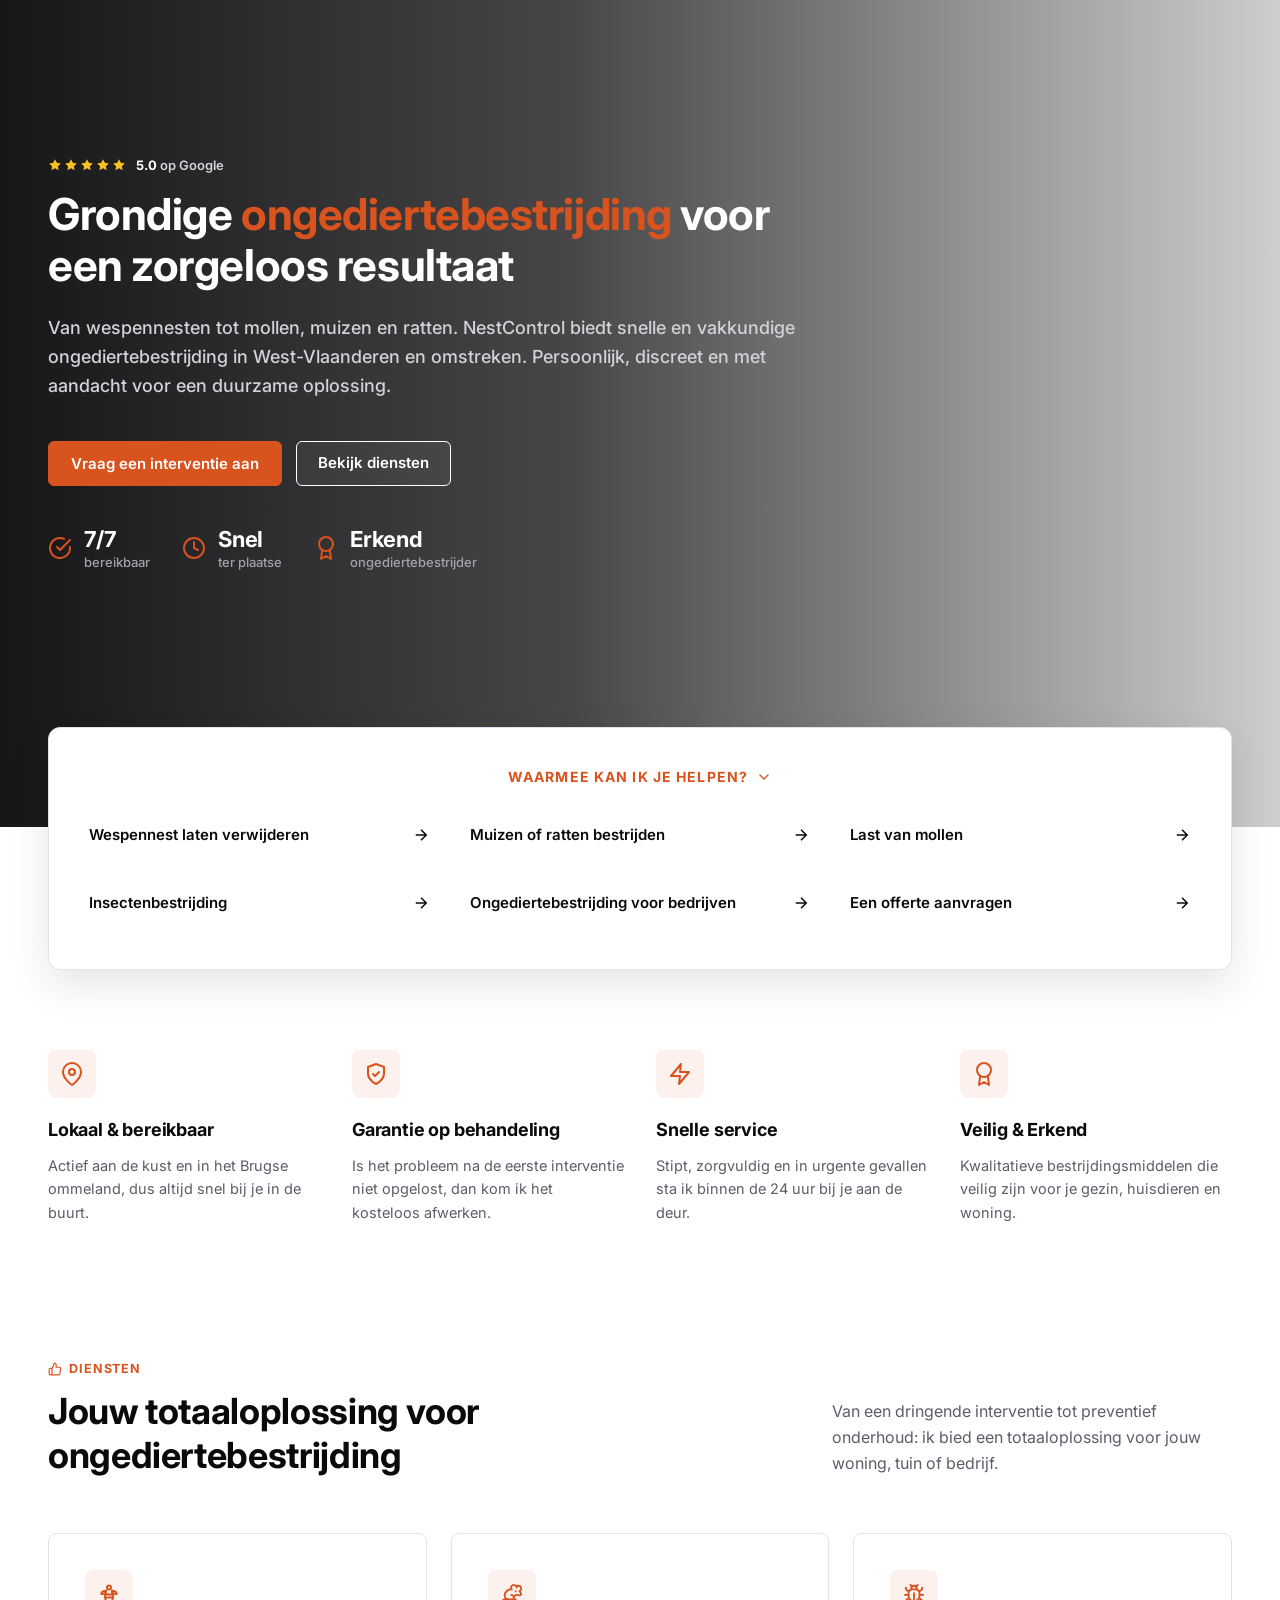
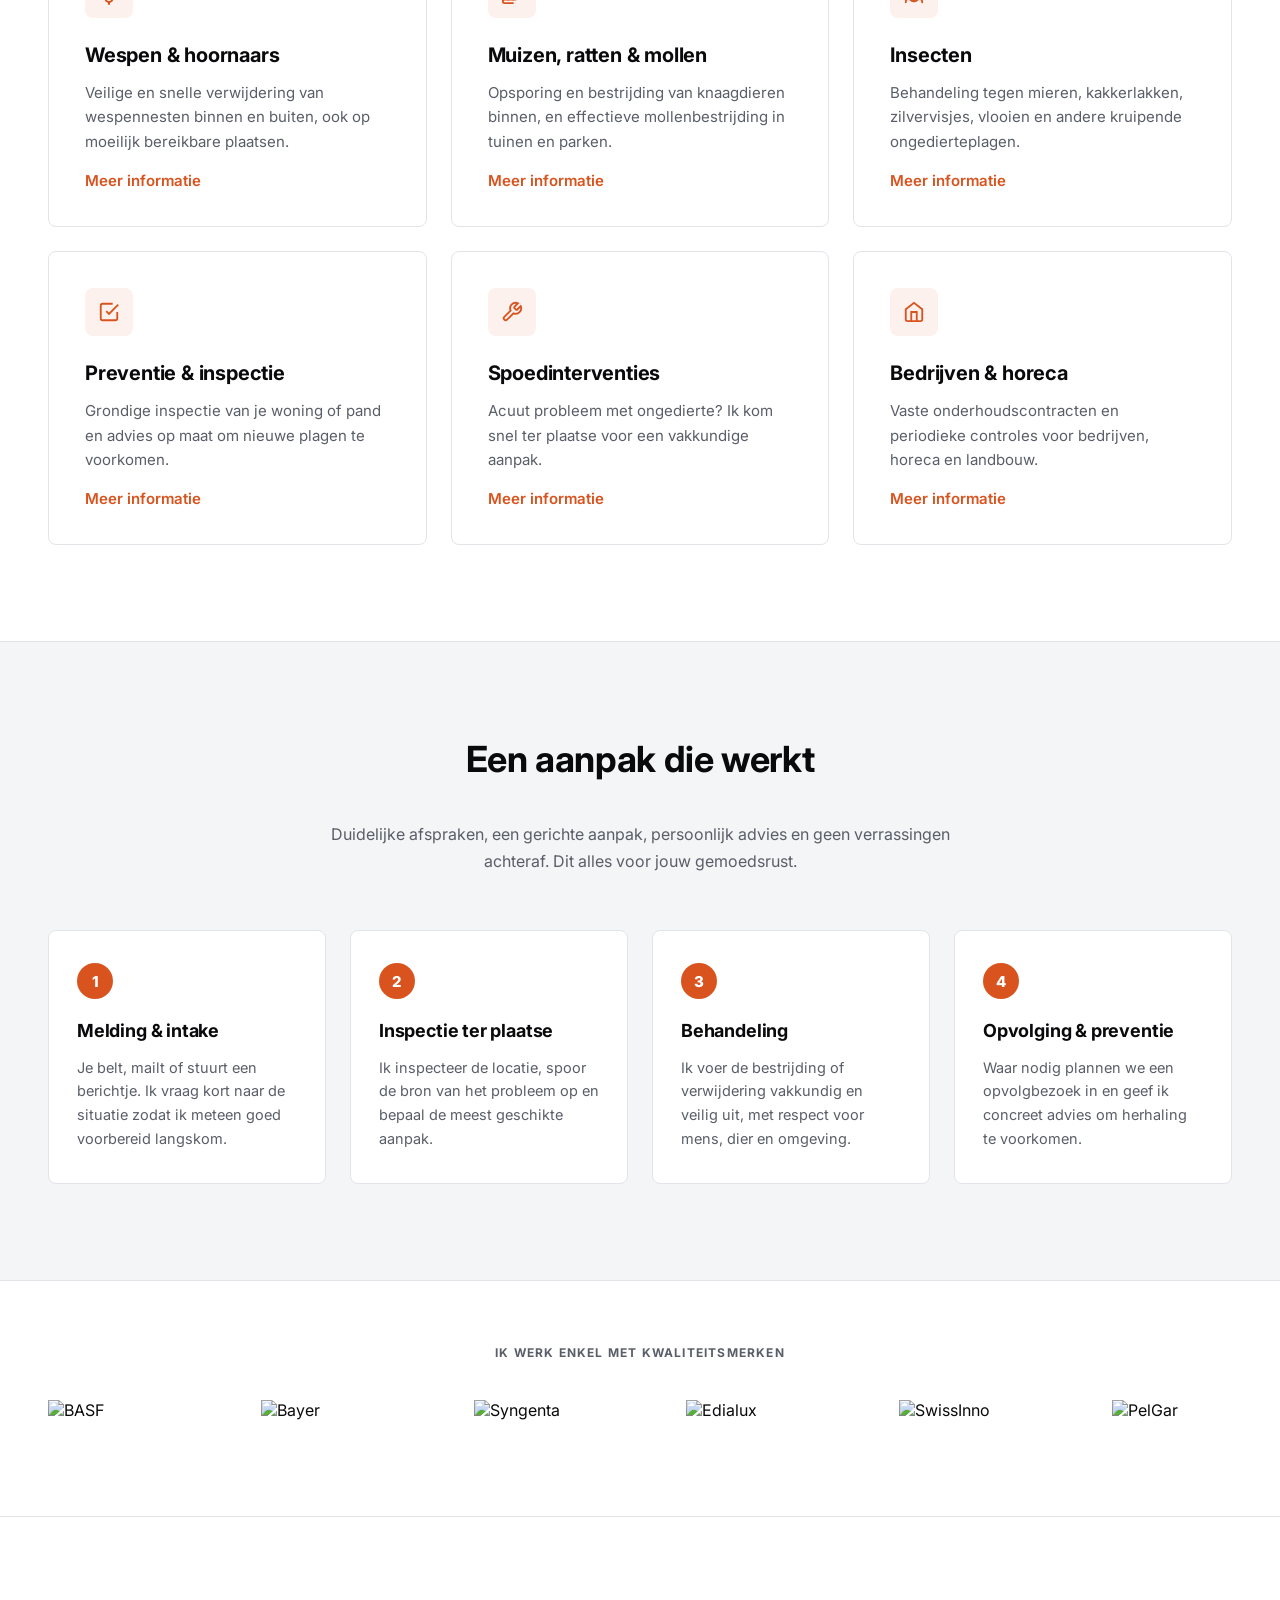
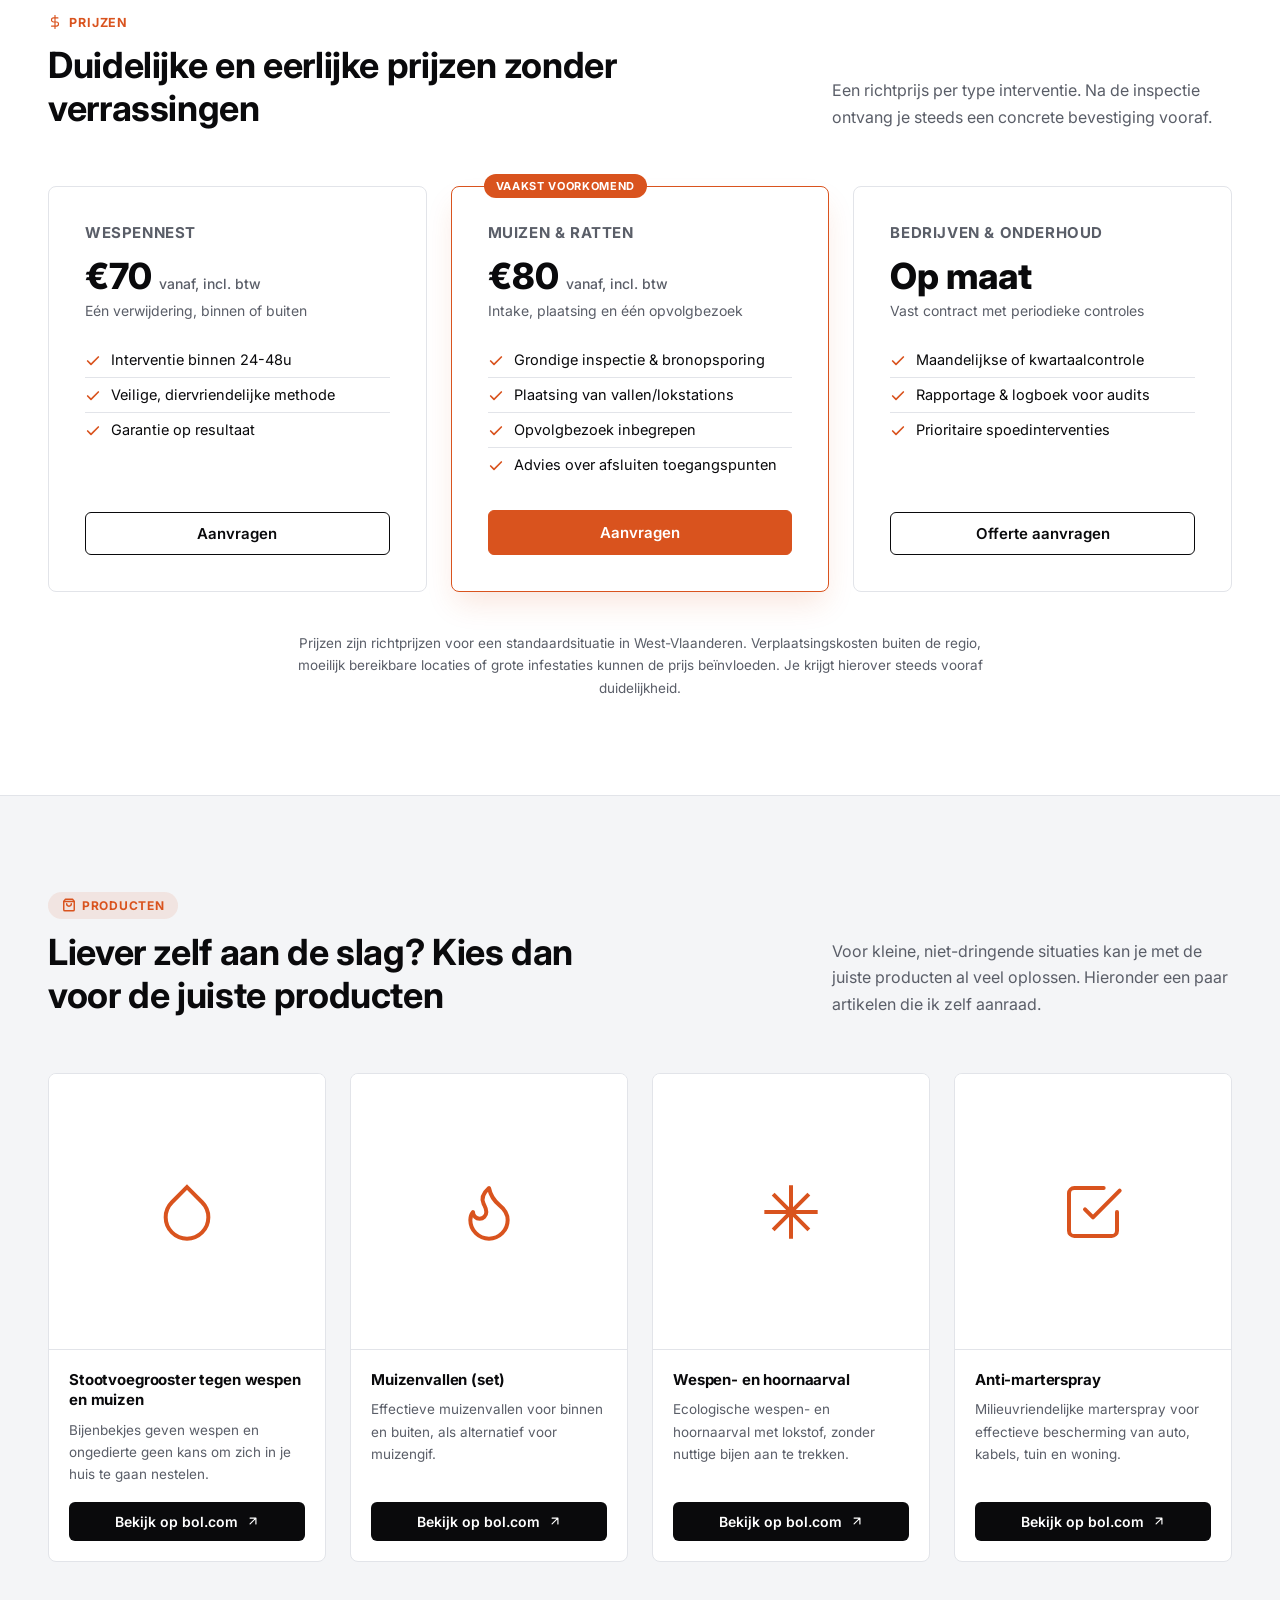
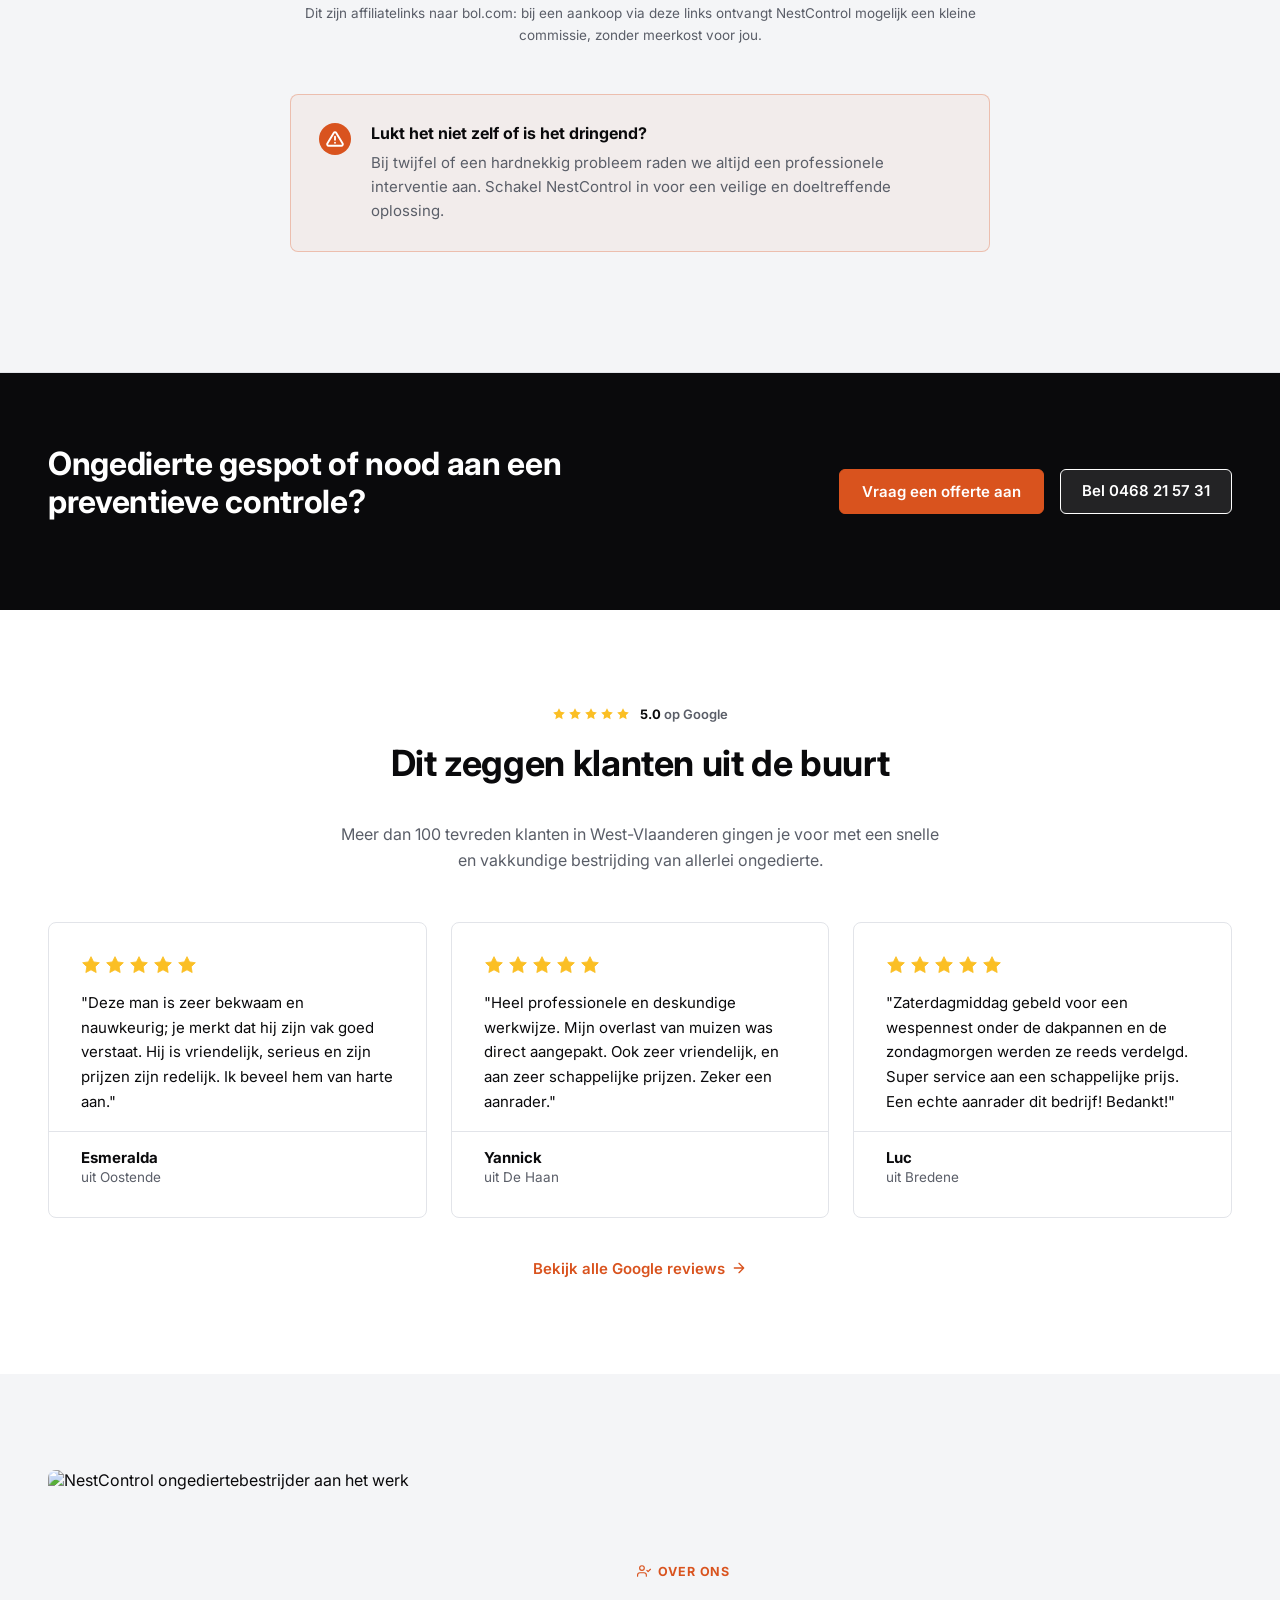
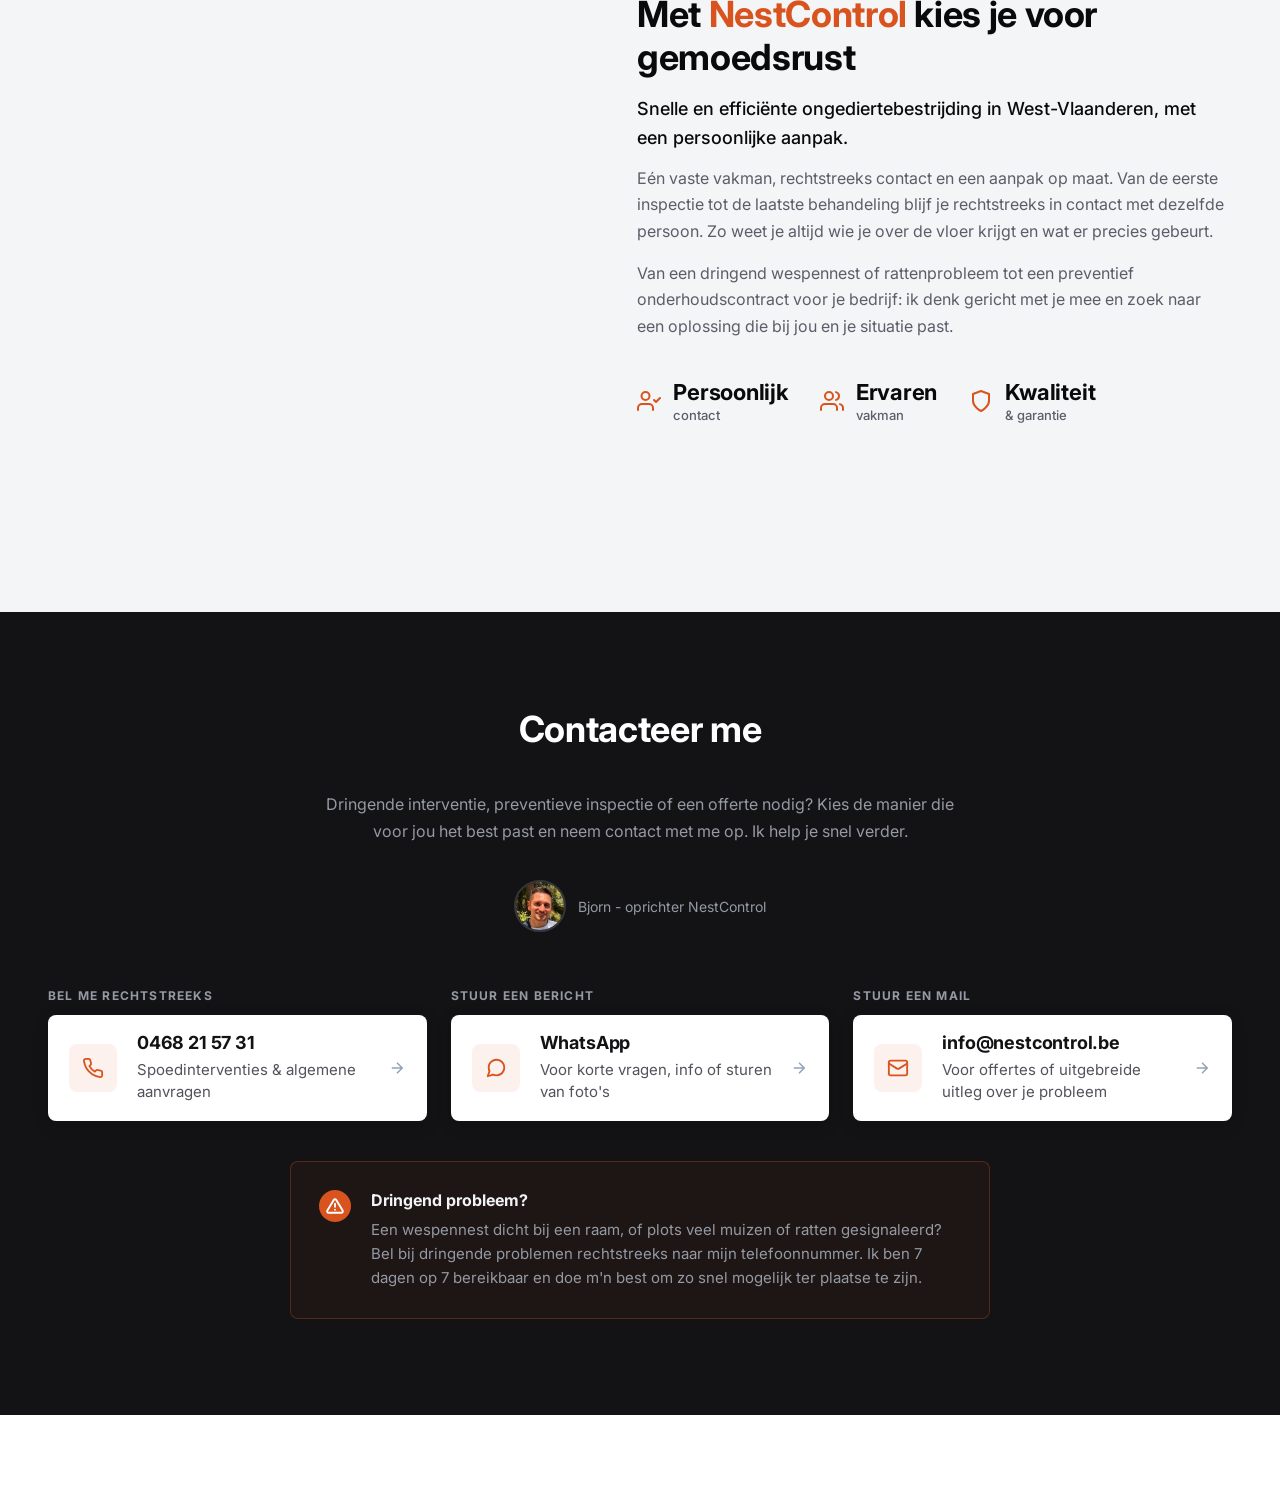
==== commit 35e78975: "Update index.html" ====
--- a/index.html
+++ b/index.html
@@ -3,11 +3,10 @@
 <head>
 <meta charset="UTF-8">
 <meta name="viewport" content="width=device-width, initial-scale=1.0">
-<link rel="icon" type="image/x-icon" href="/Favicon.png">
 
 <!-- SEO Meta Tags -->
 <title>NestControl | Ongediertebestrijder West-Vlaanderen – Wespen, muizen, ratten & mollen</title>
-<link rel="icon" type="image/x-icon" href="favicon.png">
+<link rel="icon" type="image/png" href="Favicon.png">
 <meta name="description" content="Erkend ongediertebestrijder in West-Vlaanderen. Snelle, discrete interventie tegen wespen, muizen, ratten, mollen en insecten. 7/7 bereikbaar op 0468 21 57 31.">
 <meta name="keywords" content="ongediertebestrijding West-Vlaanderen, wespenverdelging De Haan, wespennest verwijderen, muizenbestrijding, rattenbestrijding, mollenbestrijding, insectenbestrijding, ongediertebestrijder kust, NestControl">
 <meta name="robots" content="index, follow">
@@ -879,9 +878,9 @@
             <svg width="64" height="64" viewBox="0 0 24 24" fill="none" stroke="var(--oranje)" stroke-width="1.5"><path d="M12 2.69l5.66 5.66a8 8 0 1 1-11.31 0z"/></svg>
           </div>
           <div class="shop-body">
-            <h3>Wespenval buiten</h3>
-            <p>Herbruikbare buitenval om wespenoverlast op terras of tuin te beperken.</p>
-            <a class="shop-cta" href="https://www.bol.com/be/nl/s/?searchtext=wespenval" target="_blank" rel="sponsored noopener">Bekijk op bol.com
+            <h3>Stootvoegrooster tegen wespen en muizen</h3>
+            <p>Bijenbekjes geven wespen en ongedierte geen kans om zich in je huis te gaan nestelen.</p>
+            <a class="shop-cta" href="https://www.bol.com/be/nl/p/stootvoegrooster-rvs-50-mm-tegen-muizen-en-wespen-set-van-10-stuks/9200000088626276/?referrer=socialshare_pdp_www" target="_blank" rel="sponsored noopener">Bekijk op bol.com
               <svg width="14" height="14" viewBox="0 0 24 24" fill="none" stroke="currentColor" stroke-width="2" stroke-linecap="round" stroke-linejoin="round"><path d="M7 17 17 7M7 7h10v10"/></svg>
             </a>
           </div>
@@ -893,8 +892,8 @@
           </div>
           <div class="shop-body">
             <h3>Muizenvallen (set)</h3>
-            <p>Diervriendelijke klapvallen, ideaal voor een eerste aanpak bij beperkte overlast.</p>
-            <a class="shop-cta" href="https://www.bol.com/be/nl/s/?searchtext=muizenvallen" target="_blank" rel="sponsored noopener">Bekijk op bol.com
+            <p>Effectieve muizenvallen voor binnen en buiten, als alternatief voor muizengif.</p>
+            <a class="shop-cta" href="https://www.bol.com/be/nl/p/wonact-muizenval-muizenklem-6-stuks-mouse-trap-muizenvallen-voor-binnen-buiten-100-pakkans-inclusief-e-boek/9200000118473874/?referrer=socialshare_pdp_www" target="_blank" rel="sponsored noopener">Bekijk op bol.com
               <svg width="14" height="14" viewBox="0 0 24 24" fill="none" stroke="currentColor" stroke-width="2" stroke-linecap="round" stroke-linejoin="round"><path d="M7 17 17 7M7 7h10v10"/></svg>
             </a>
           </div>
@@ -905,9 +904,9 @@
             <svg width="64" height="64" viewBox="0 0 24 24" fill="none" stroke="var(--oranje)" stroke-width="1.5"><path d="M12 2v20M2 12h20M5.31 5.31l13.38 13.38M18.69 5.31L5.31 18.69"/></svg>
           </div>
           <div class="shop-body">
-            <h3>Insectenschuim binnenshuis</h3>
-            <p>Snel inzetbaar tegen mieren, spinnen en zilvervisjes in kieren en spleten.</p>
-            <a class="shop-cta" href="https://www.bol.com/be/nl/s/?searchtext=insectenspray+binnen" target="_blank" rel="sponsored noopener">Bekijk op bol.com
+            <h3>Wespen- en hoornaarval</h3>
+            <p>Ecologische wespen- en hoornaarval met lokstof, zonder nuttige bijen aan te trekken.</p>
+            <a class="shop-cta" href="https://www.bol.com/be/nl/p/bsi-wespenval-met-200-ml-ecologische-lokstof-wasp-attract-doeltereffende-en-hebruikbare-vliegenval-nuttige-bijen-worden-niet-aangetrokken/9300000037168125/?referrer=socialshare_pdp_www" target="_blank" rel="sponsored noopener">Bekijk op bol.com
               <svg width="14" height="14" viewBox="0 0 24 24" fill="none" stroke="currentColor" stroke-width="2" stroke-linecap="round" stroke-linejoin="round"><path d="M7 17 17 7M7 7h10v10"/></svg>
             </a>
           </div>
@@ -918,9 +917,9 @@
             <svg width="64" height="64" viewBox="0 0 24 24" fill="none" stroke="var(--oranje)" stroke-width="1.5" stroke-linecap="round" stroke-linejoin="round"><path d="M9 11l3 3L22 4"/><path d="M21 12v7a2 2 0 01-2 2H5a2 2 0 01-2-2V5a2 2 0 012-2h11"/></svg>
           </div>
           <div class="shop-body">
-            <h3>Muizenschrikker (ultrasoon)</h3>
-            <p>Elektronisch afweermiddel op stopcontact, geschikt als aanvulling op preventie.</p>
-            <a class="shop-cta" href="https://www.bol.com/be/nl/s/?searchtext=muizenschrikker+ultrasoon" target="_blank" rel="sponsored noopener">Bekijk op bol.com
+            <h3>Anti-marterspray</h3>
+            <p>Milieuvriendelijke marterspray voor effectieve bescherming van auto, kabels, tuin en woning.</p>
+            <a class="shop-cta" href="https://www.bol.com/be/nl/p/spuitbus-tegen-wezels/9300000128727511/?referrer=socialshare_pdp_www" target="_blank" rel="sponsored noopener">Bekijk op bol.com
               <svg width="14" height="14" viewBox="0 0 24 24" fill="none" stroke="currentColor" stroke-width="2" stroke-linecap="round" stroke-linejoin="round"><path d="M7 17 17 7M7 7h10v10"/></svg>
             </a>
           </div>
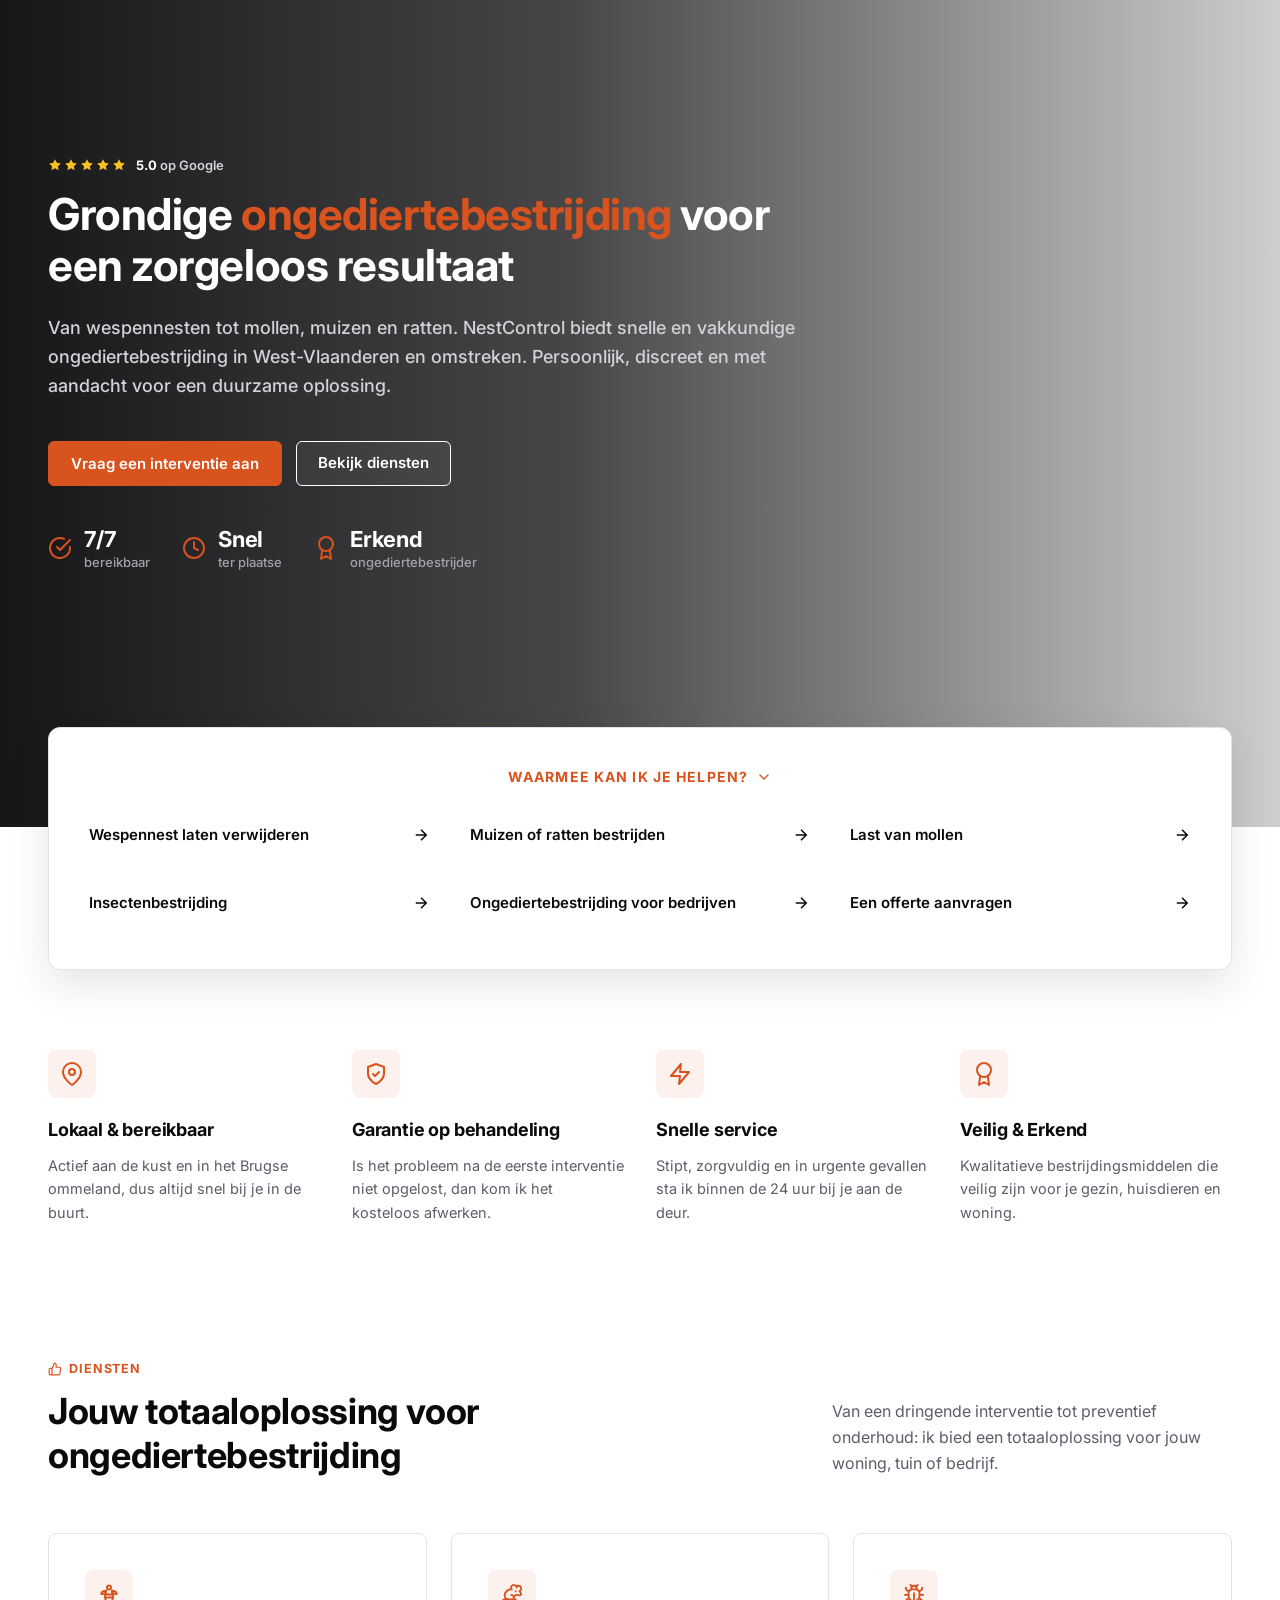
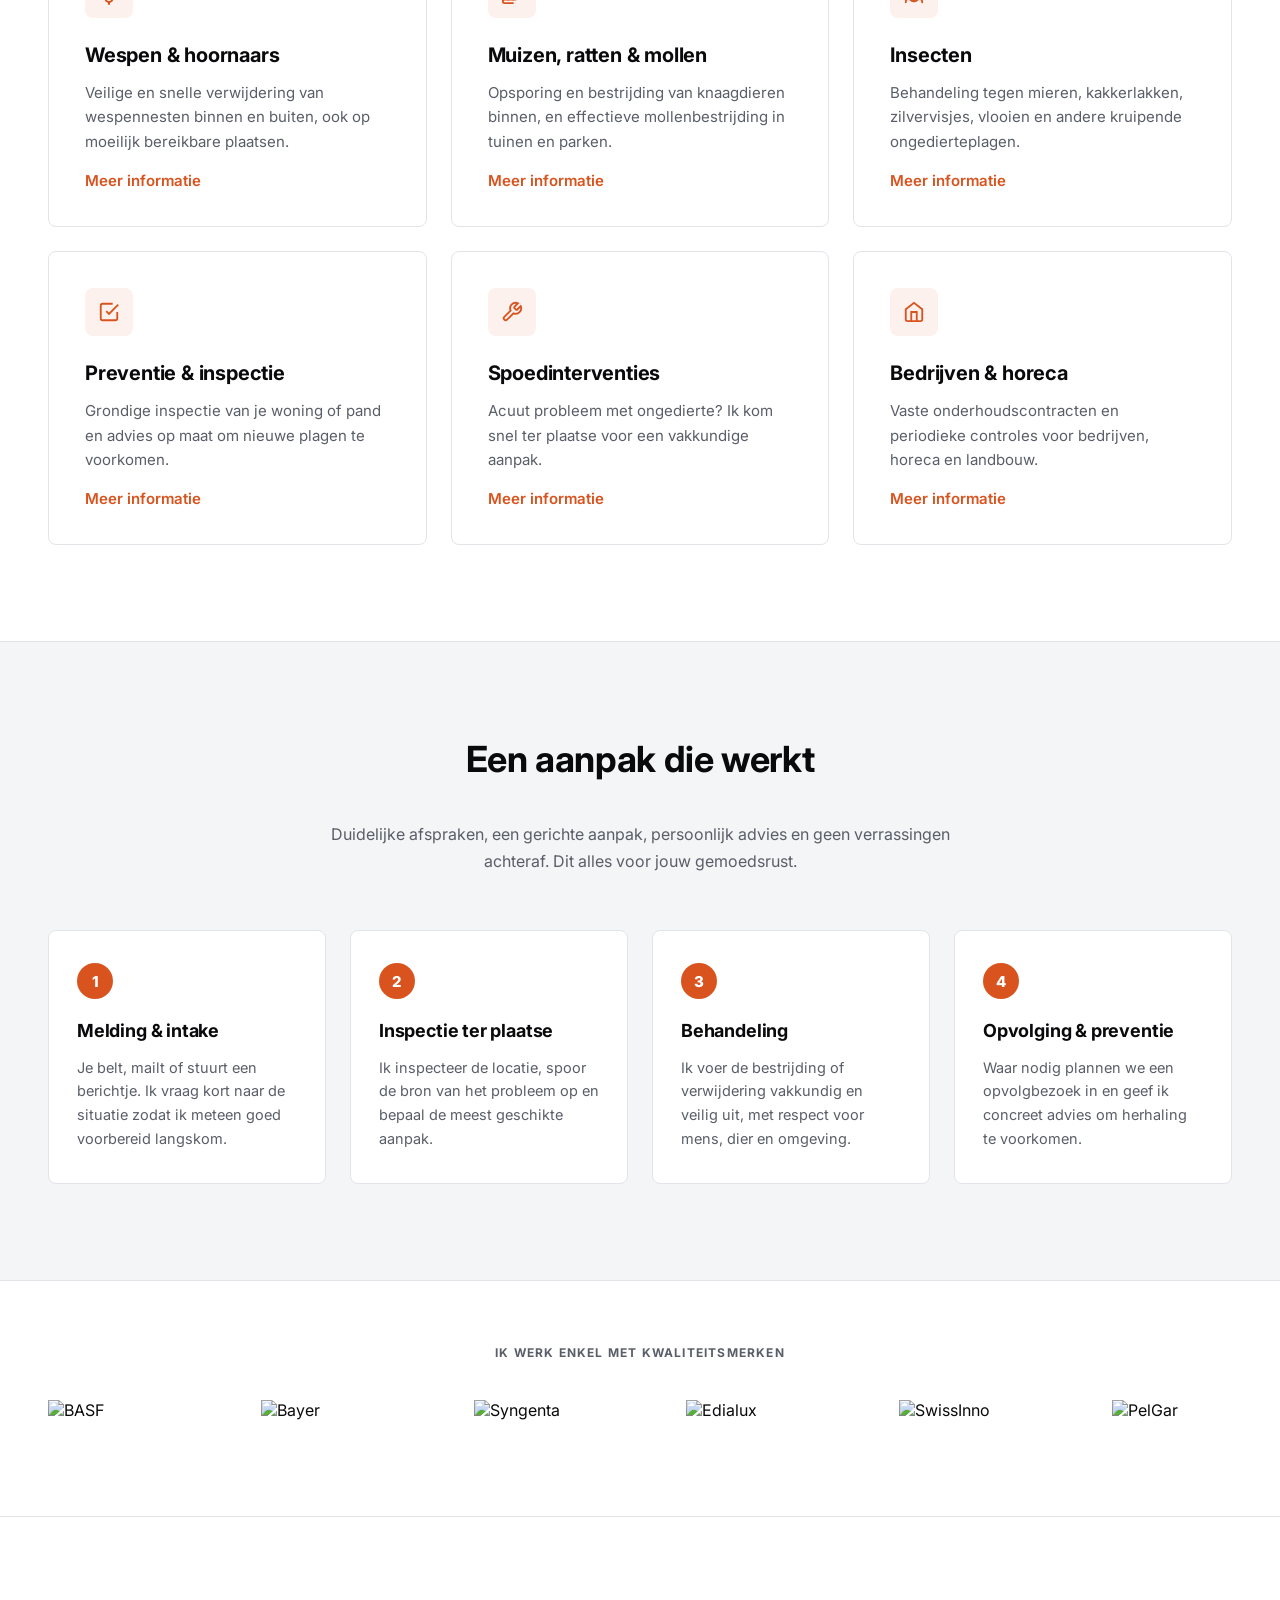
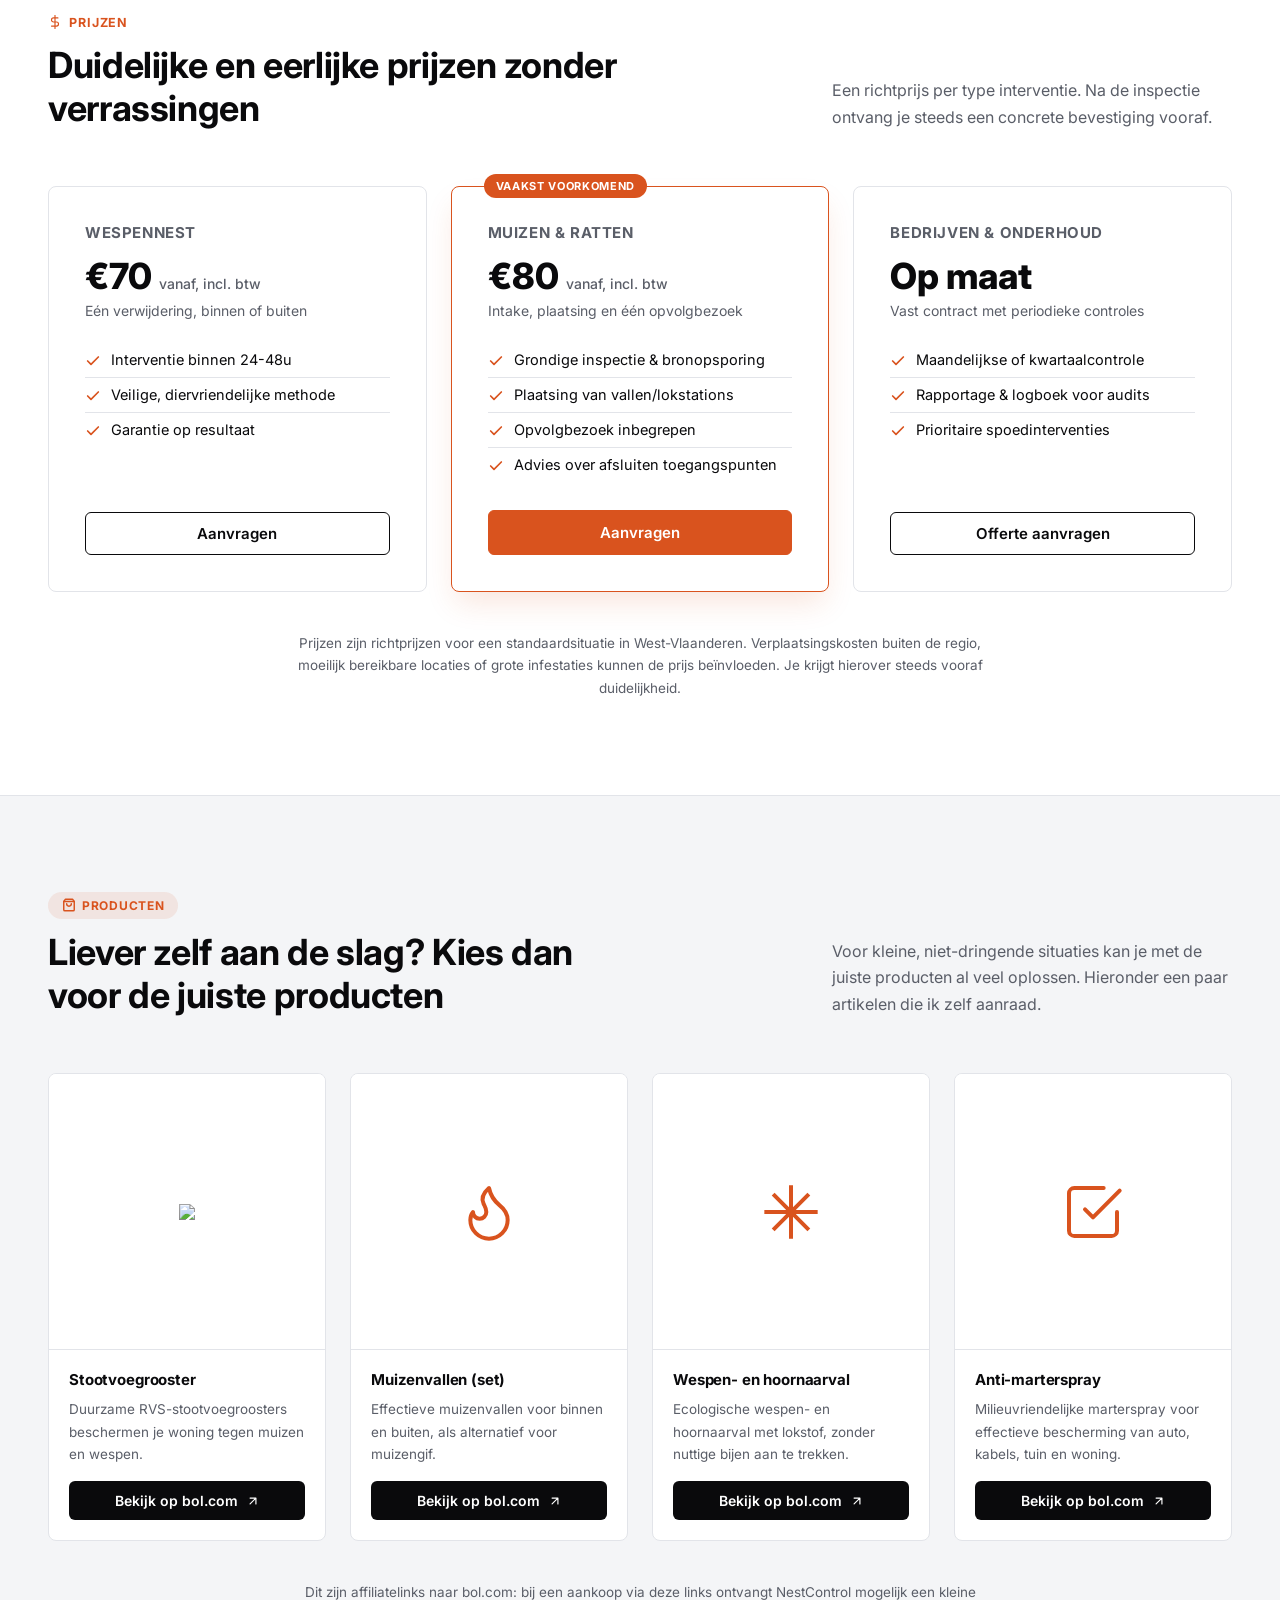
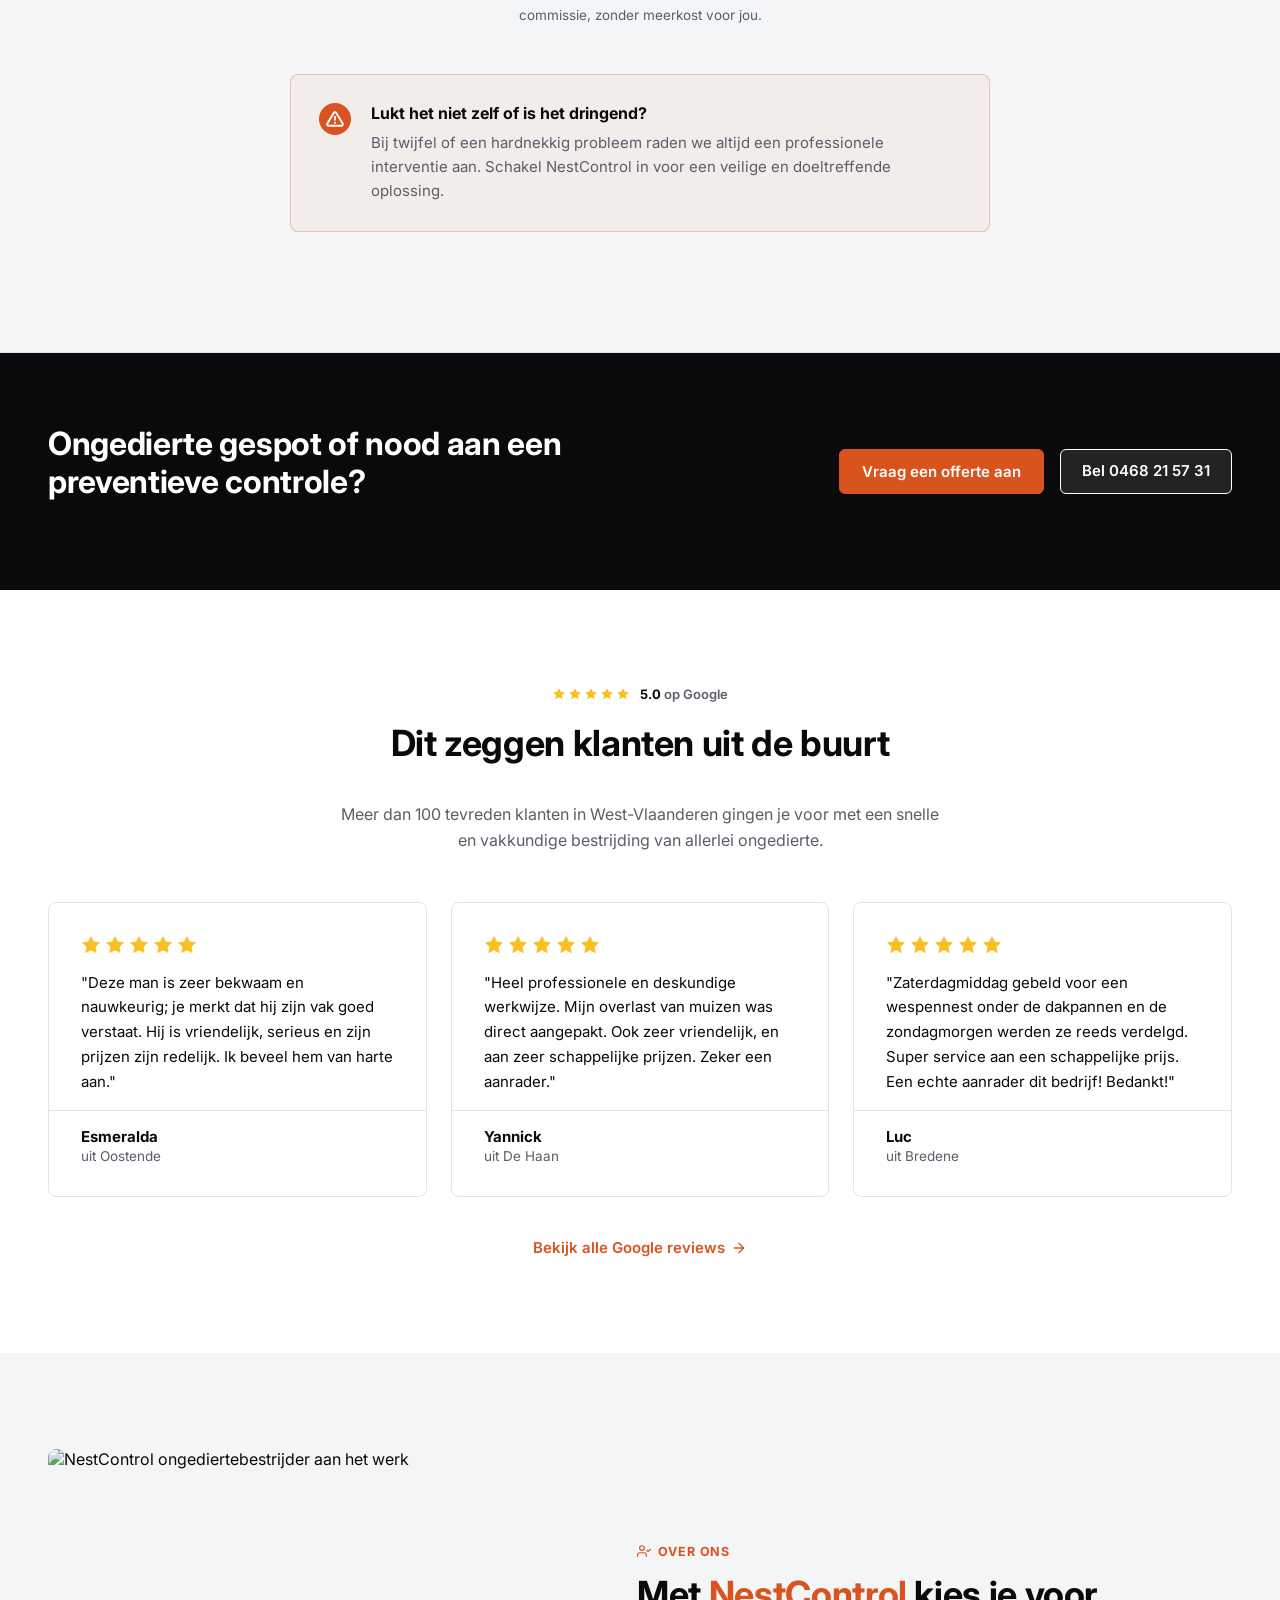
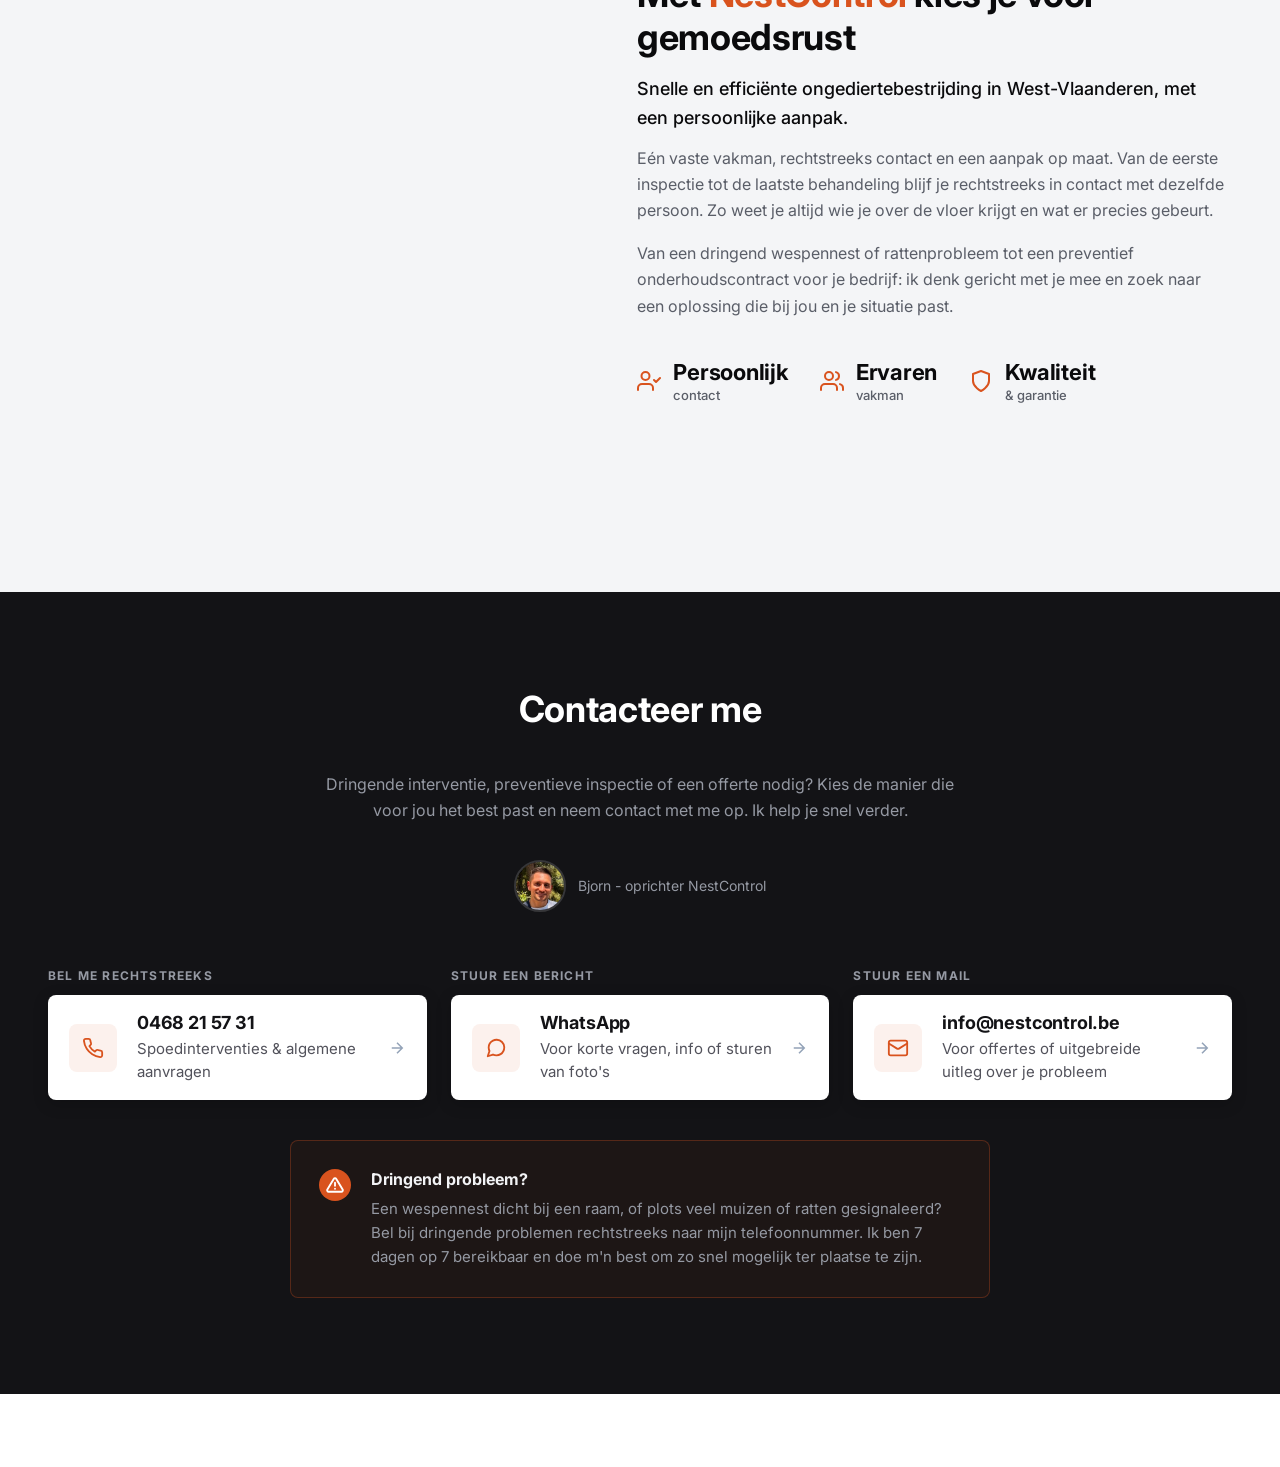
==== commit cbb90ad2: "Update index.html" ====
--- a/index.html
+++ b/index.html
@@ -875,11 +875,11 @@
 
         <div class="shop-card reveal delay-100">
           <div class="shop-img">
-            <svg width="64" height="64" viewBox="0 0 24 24" fill="none" stroke="var(--oranje)" stroke-width="1.5"><path d="M12 2.69l5.66 5.66a8 8 0 1 1-11.31 0z"/></svg>
+            <img src="https://media.s-bol.com/ygyvA6nz9lVV/zmn0QD2/1200x1107.jpg">
           </div>
           <div class="shop-body">
-            <h3>Stootvoegrooster tegen wespen en muizen</h3>
-            <p>Bijenbekjes geven wespen en ongedierte geen kans om zich in je huis te gaan nestelen.</p>
+            <h3>Stootvoegrooster</h3>
+            <p>Duurzame RVS-stootvoegroosters beschermen je woning tegen muizen en wespen.</p>
             <a class="shop-cta" href="https://www.bol.com/be/nl/p/stootvoegrooster-rvs-50-mm-tegen-muizen-en-wespen-set-van-10-stuks/9200000088626276/?referrer=socialshare_pdp_www" target="_blank" rel="sponsored noopener">Bekijk op bol.com
               <svg width="14" height="14" viewBox="0 0 24 24" fill="none" stroke="currentColor" stroke-width="2" stroke-linecap="round" stroke-linejoin="round"><path d="M7 17 17 7M7 7h10v10"/></svg>
             </a>
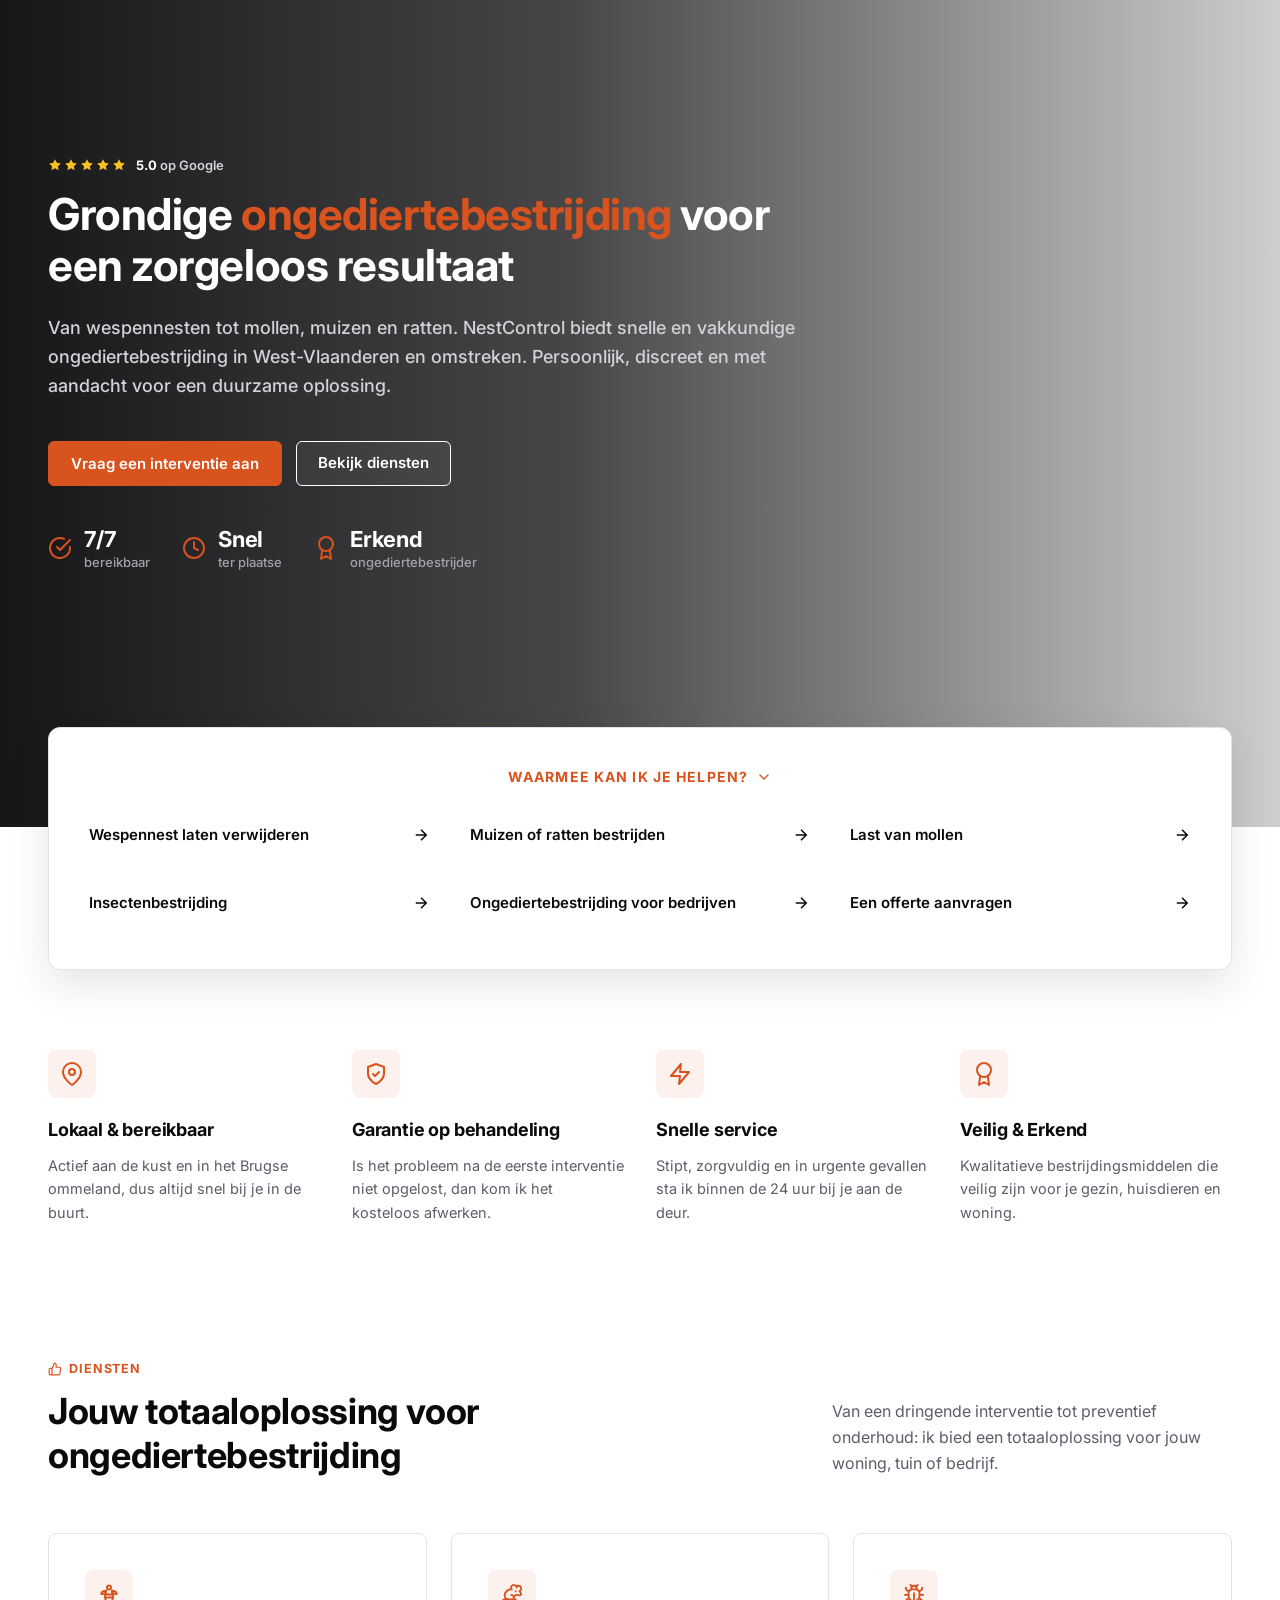
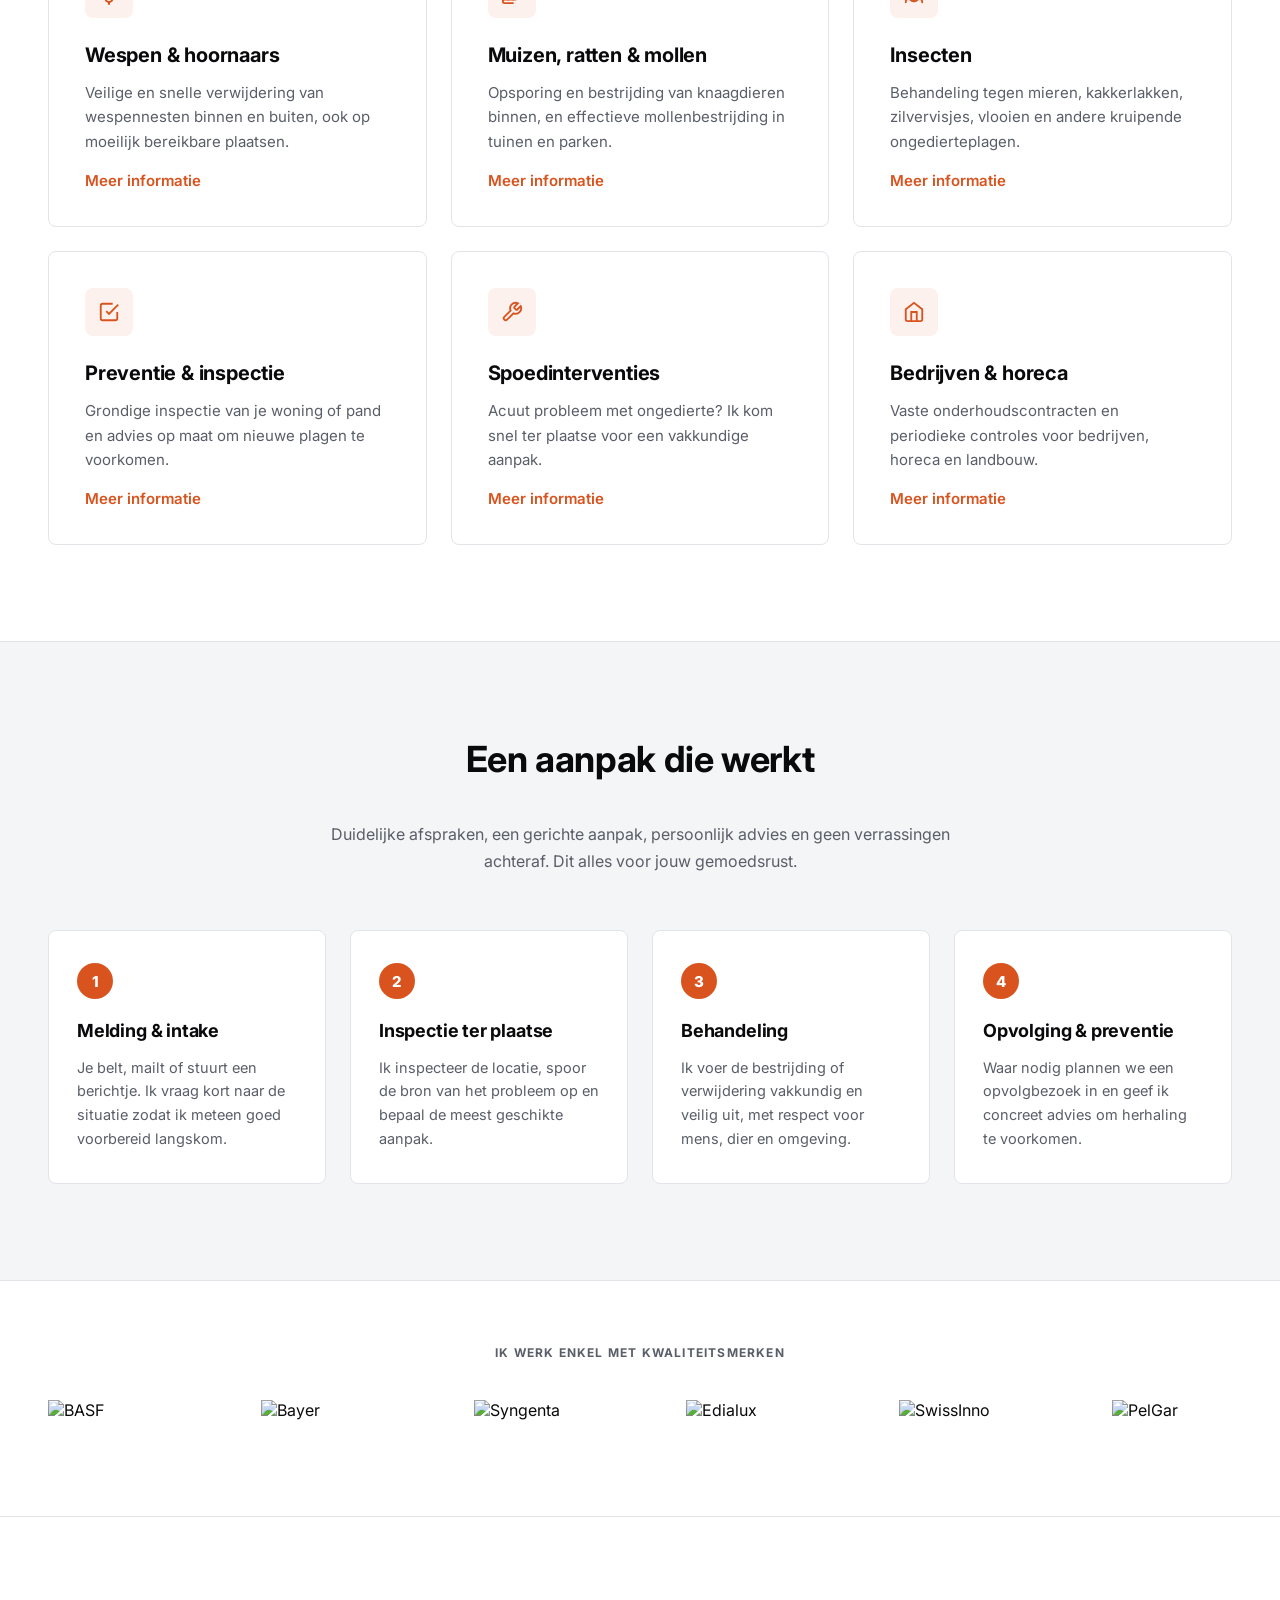
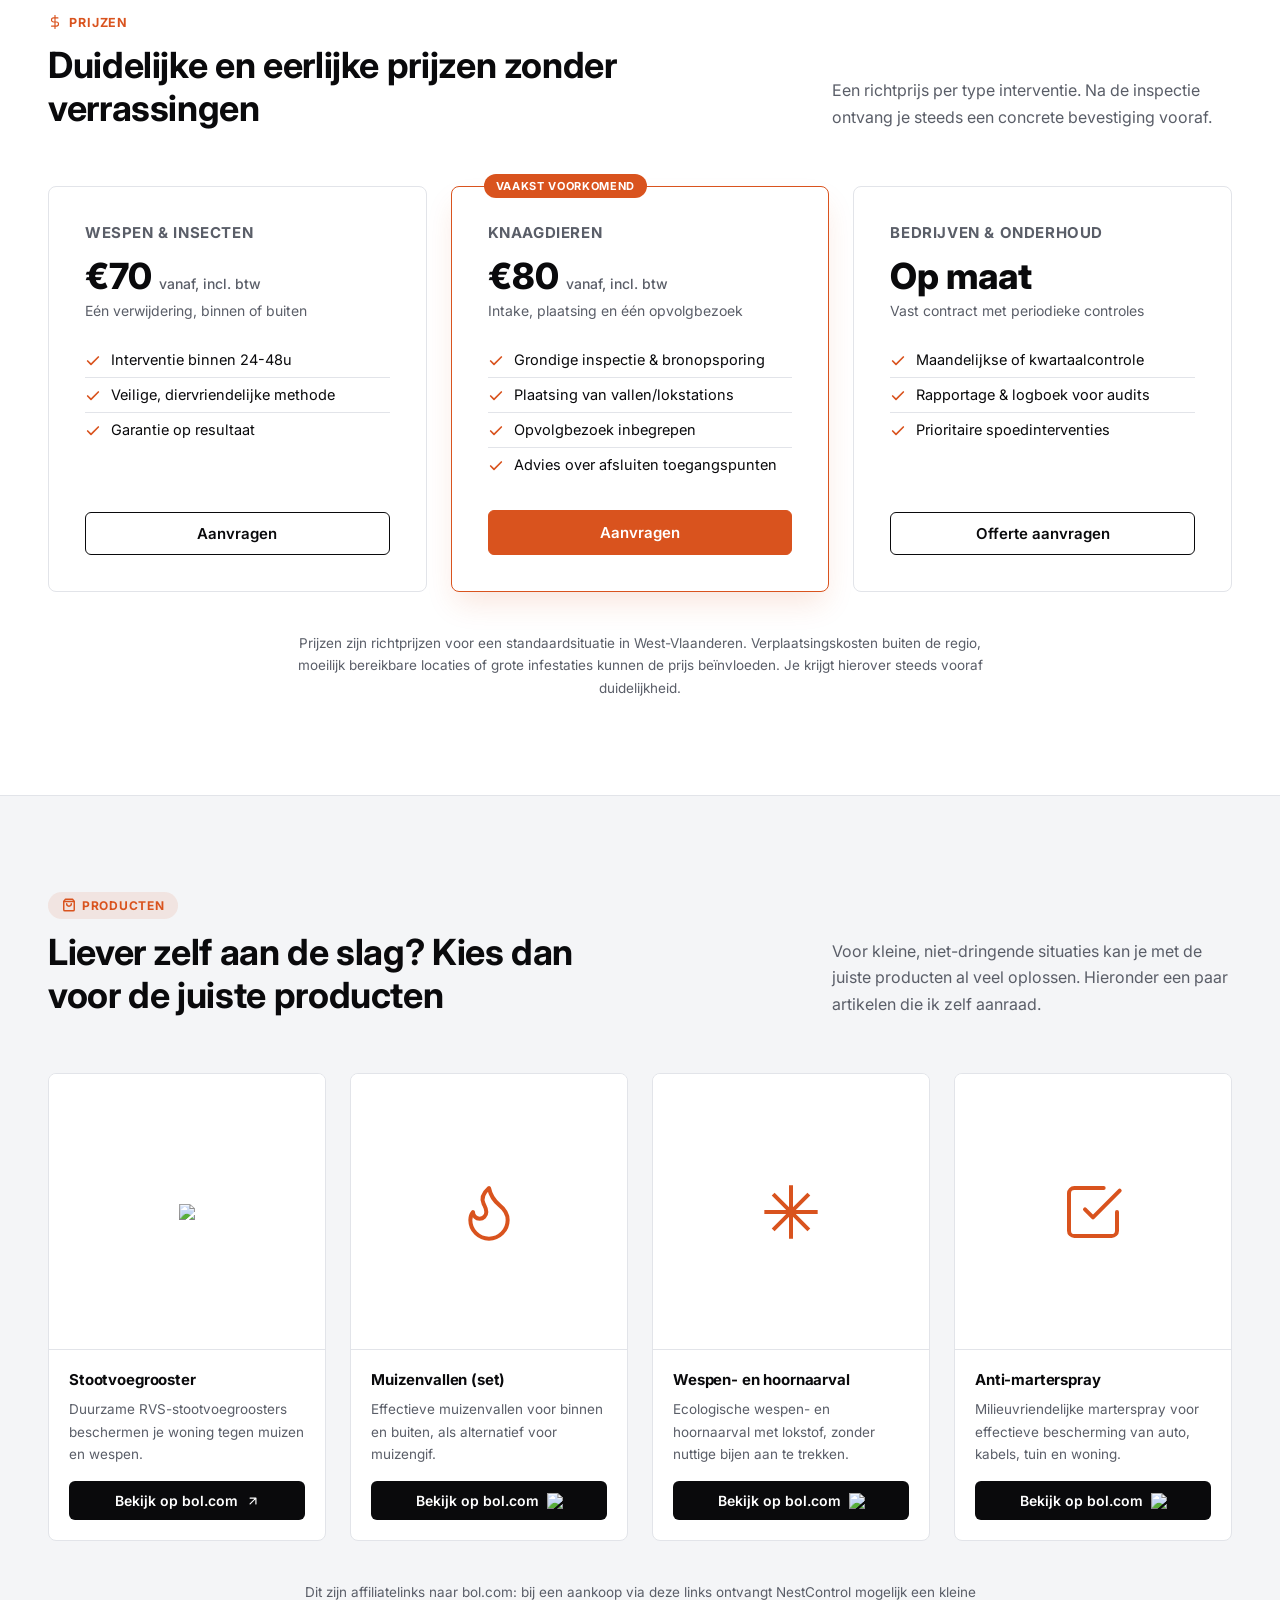
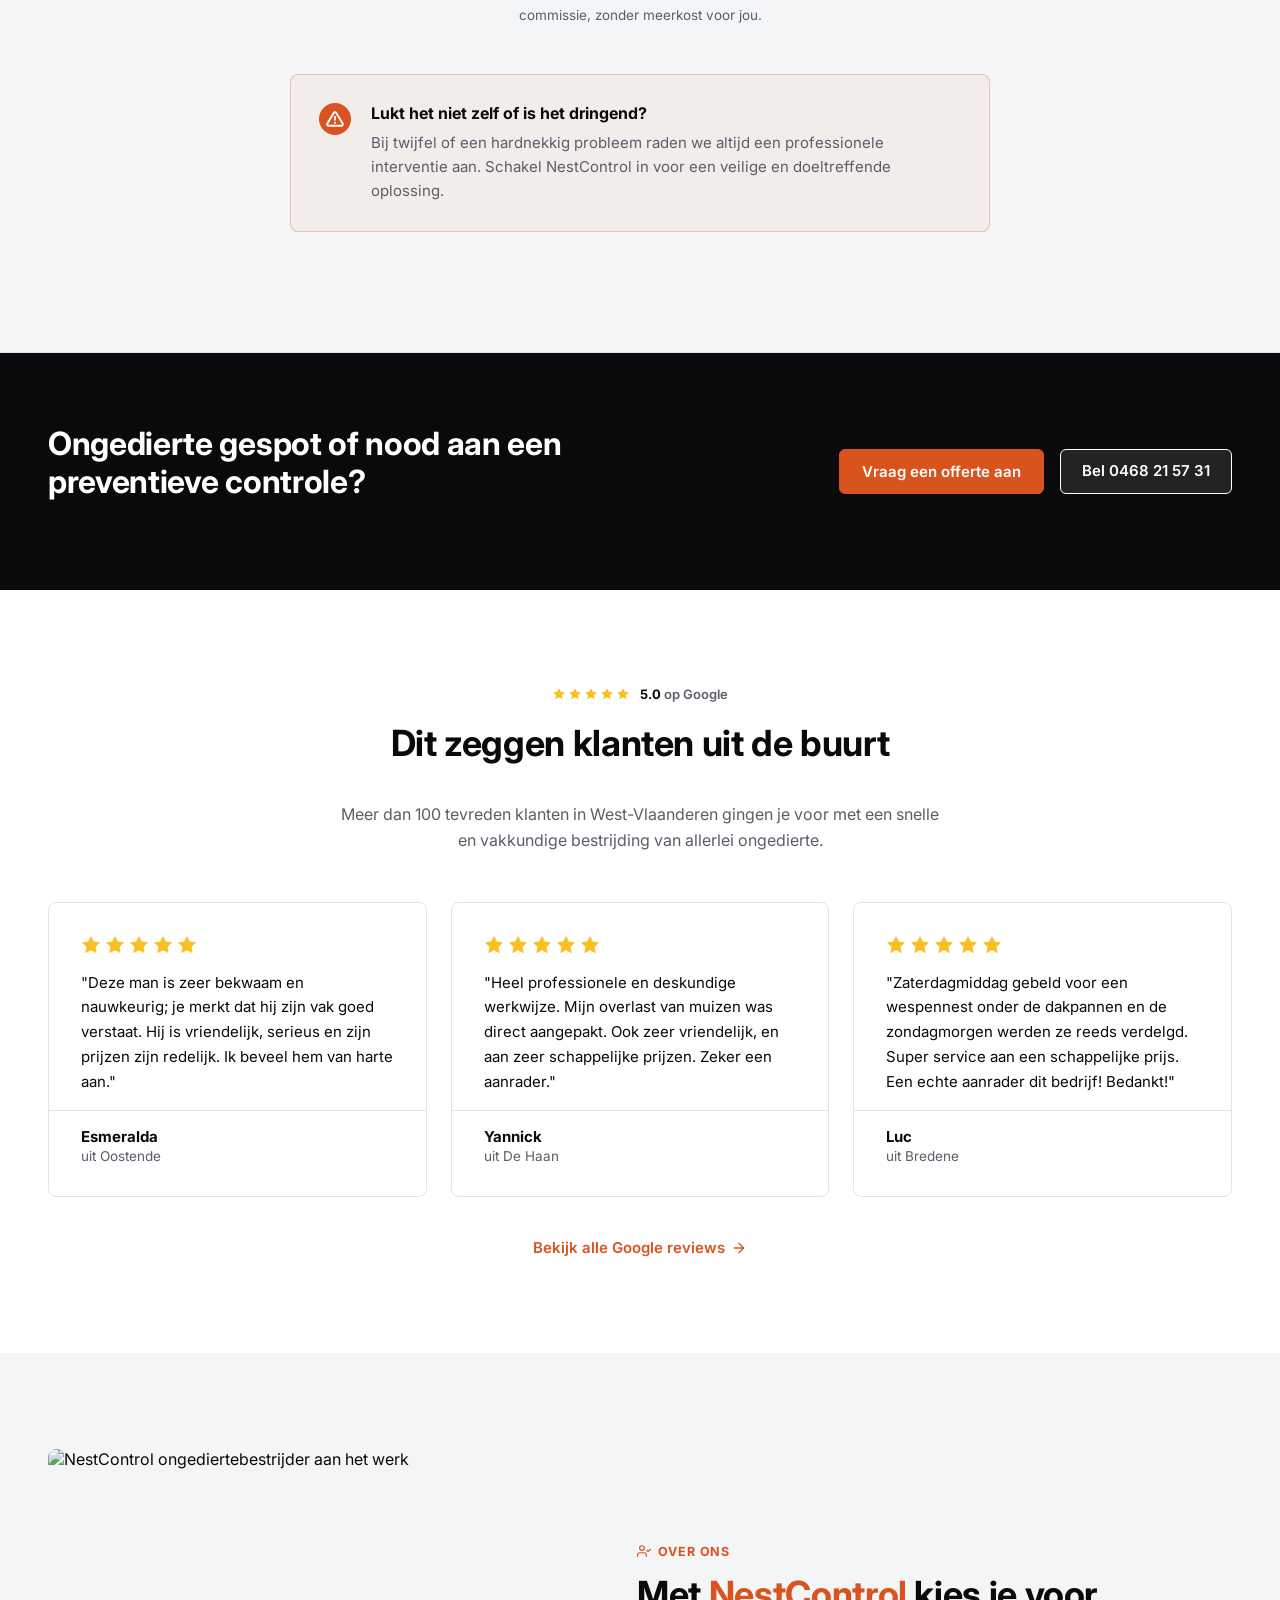
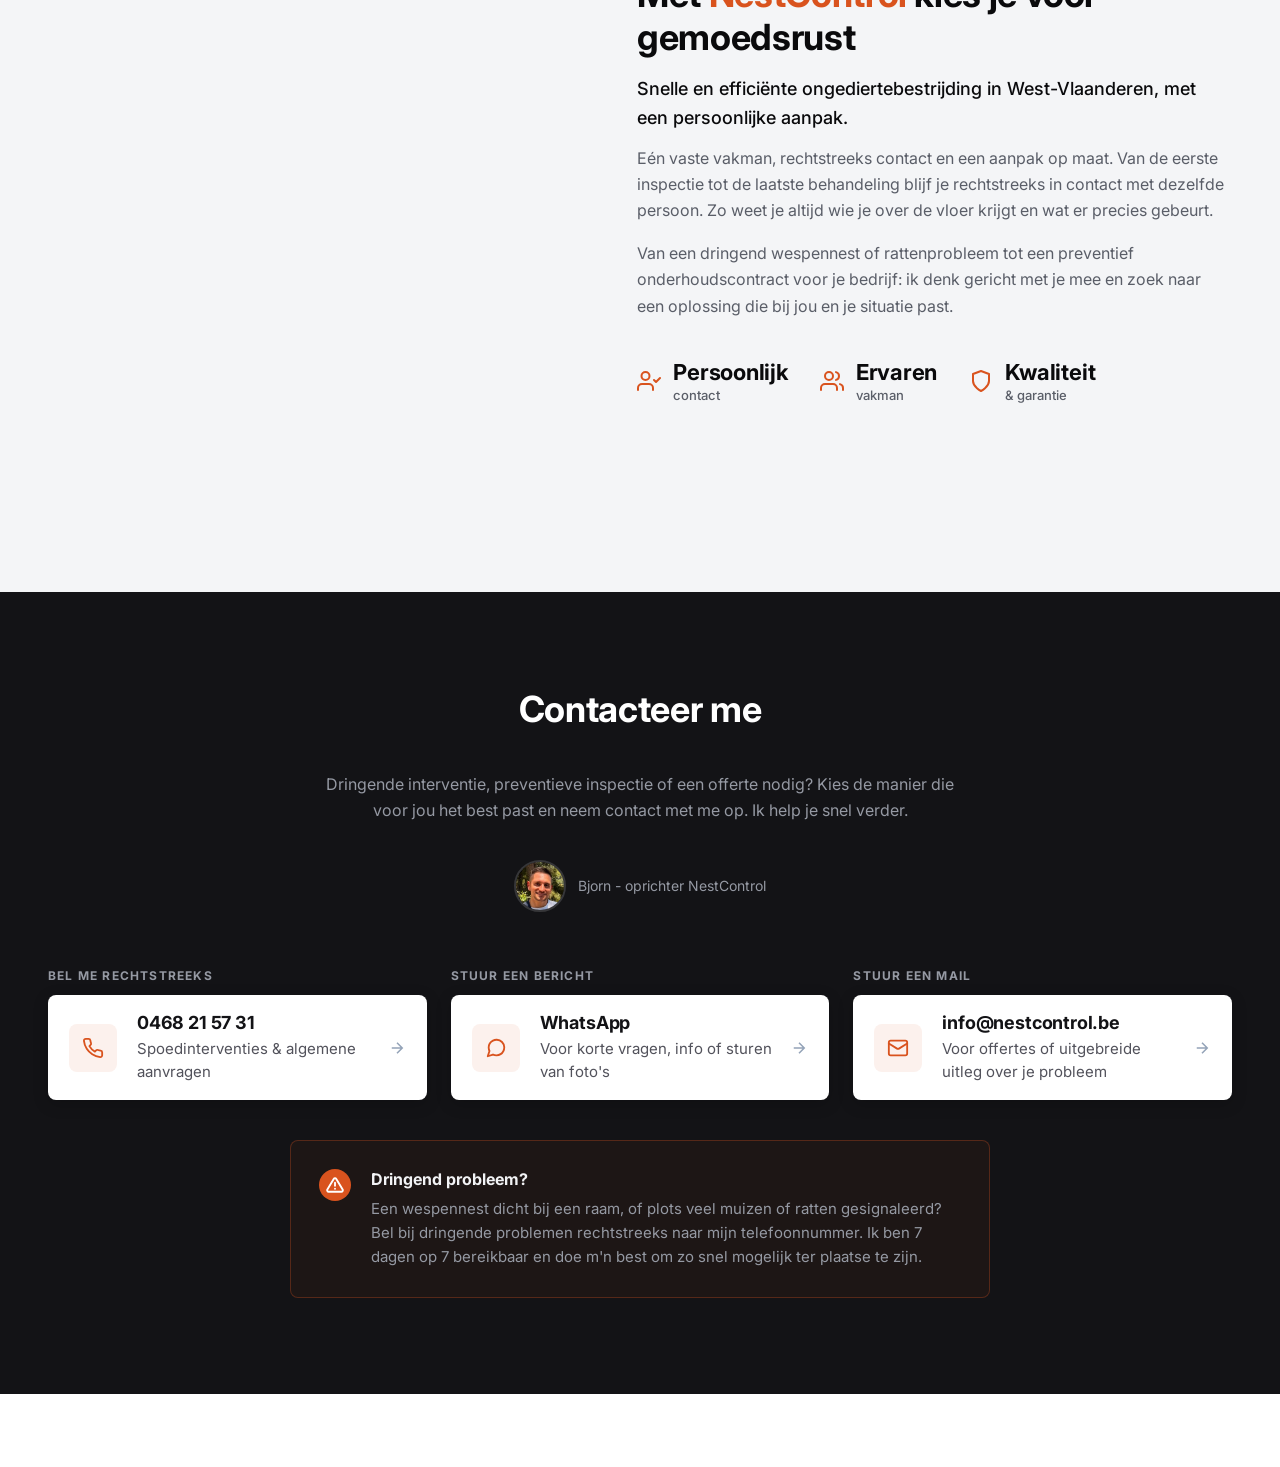
==== commit de62f67f: "Update index.html" ====
--- a/index.html
+++ b/index.html
@@ -816,7 +816,7 @@
       <div class="prijzen-grid">
 
         <div class="prijs-card reveal delay-100">
-          <div class="prijs-naam">Wespennest</div>
+          <div class="prijs-naam">Wespen &amp; insecten</div>
           <div class="prijs-bedrag">€70 <span>vanaf, incl. btw</span></div>
           <div class="prijs-sub">Eén verwijdering, binnen of buiten</div>
           <ul class="prijs-lijst">
@@ -828,7 +828,7 @@
         </div>
 
         <div class="prijs-card featured reveal delay-200">
-          <div class="prijs-naam">Muizen &amp; ratten</div>
+          <div class="prijs-naam">Knaagdieren</div>
           <div class="prijs-bedrag">€80 <span>vanaf, incl. btw</span></div>
           <div class="prijs-sub">Intake, plaatsing en één opvolgbezoek</div>
           <ul class="prijs-lijst">
@@ -894,7 +894,7 @@
             <h3>Muizenvallen (set)</h3>
             <p>Effectieve muizenvallen voor binnen en buiten, als alternatief voor muizengif.</p>
             <a class="shop-cta" href="https://www.bol.com/be/nl/p/wonact-muizenval-muizenklem-6-stuks-mouse-trap-muizenvallen-voor-binnen-buiten-100-pakkans-inclusief-e-boek/9200000118473874/?referrer=socialshare_pdp_www" target="_blank" rel="sponsored noopener">Bekijk op bol.com
-              <svg width="14" height="14" viewBox="0 0 24 24" fill="none" stroke="currentColor" stroke-width="2" stroke-linecap="round" stroke-linejoin="round"><path d="M7 17 17 7M7 7h10v10"/></svg>
+              <img src="https://media.s-bol.com/qWLAqDNYX6jk/kRBjp0N/1189x1200.jpg">
             </a>
           </div>
         </div>
@@ -907,7 +907,7 @@
             <h3>Wespen- en hoornaarval</h3>
             <p>Ecologische wespen- en hoornaarval met lokstof, zonder nuttige bijen aan te trekken.</p>
             <a class="shop-cta" href="https://www.bol.com/be/nl/p/bsi-wespenval-met-200-ml-ecologische-lokstof-wasp-attract-doeltereffende-en-hebruikbare-vliegenval-nuttige-bijen-worden-niet-aangetrokken/9300000037168125/?referrer=socialshare_pdp_www" target="_blank" rel="sponsored noopener">Bekijk op bol.com
-              <svg width="14" height="14" viewBox="0 0 24 24" fill="none" stroke="currentColor" stroke-width="2" stroke-linecap="round" stroke-linejoin="round"><path d="M7 17 17 7M7 7h10v10"/></svg>
+              <img src="https://media.s-bol.com/20K6vq3pz4G1/0VgqZo5/675x1200.jpg">
             </a>
           </div>
         </div>
@@ -920,7 +920,7 @@
             <h3>Anti-marterspray</h3>
             <p>Milieuvriendelijke marterspray voor effectieve bescherming van auto, kabels, tuin en woning.</p>
             <a class="shop-cta" href="https://www.bol.com/be/nl/p/spuitbus-tegen-wezels/9300000128727511/?referrer=socialshare_pdp_www" target="_blank" rel="sponsored noopener">Bekijk op bol.com
-              <svg width="14" height="14" viewBox="0 0 24 24" fill="none" stroke="currentColor" stroke-width="2" stroke-linecap="round" stroke-linejoin="round"><path d="M7 17 17 7M7 7h10v10"/></svg>
+              <img src="https://media.s-bol.com/3mqq6gW2lv0n/qxLAw57/341x1200.jpg">
             </a>
           </div>
         </div>
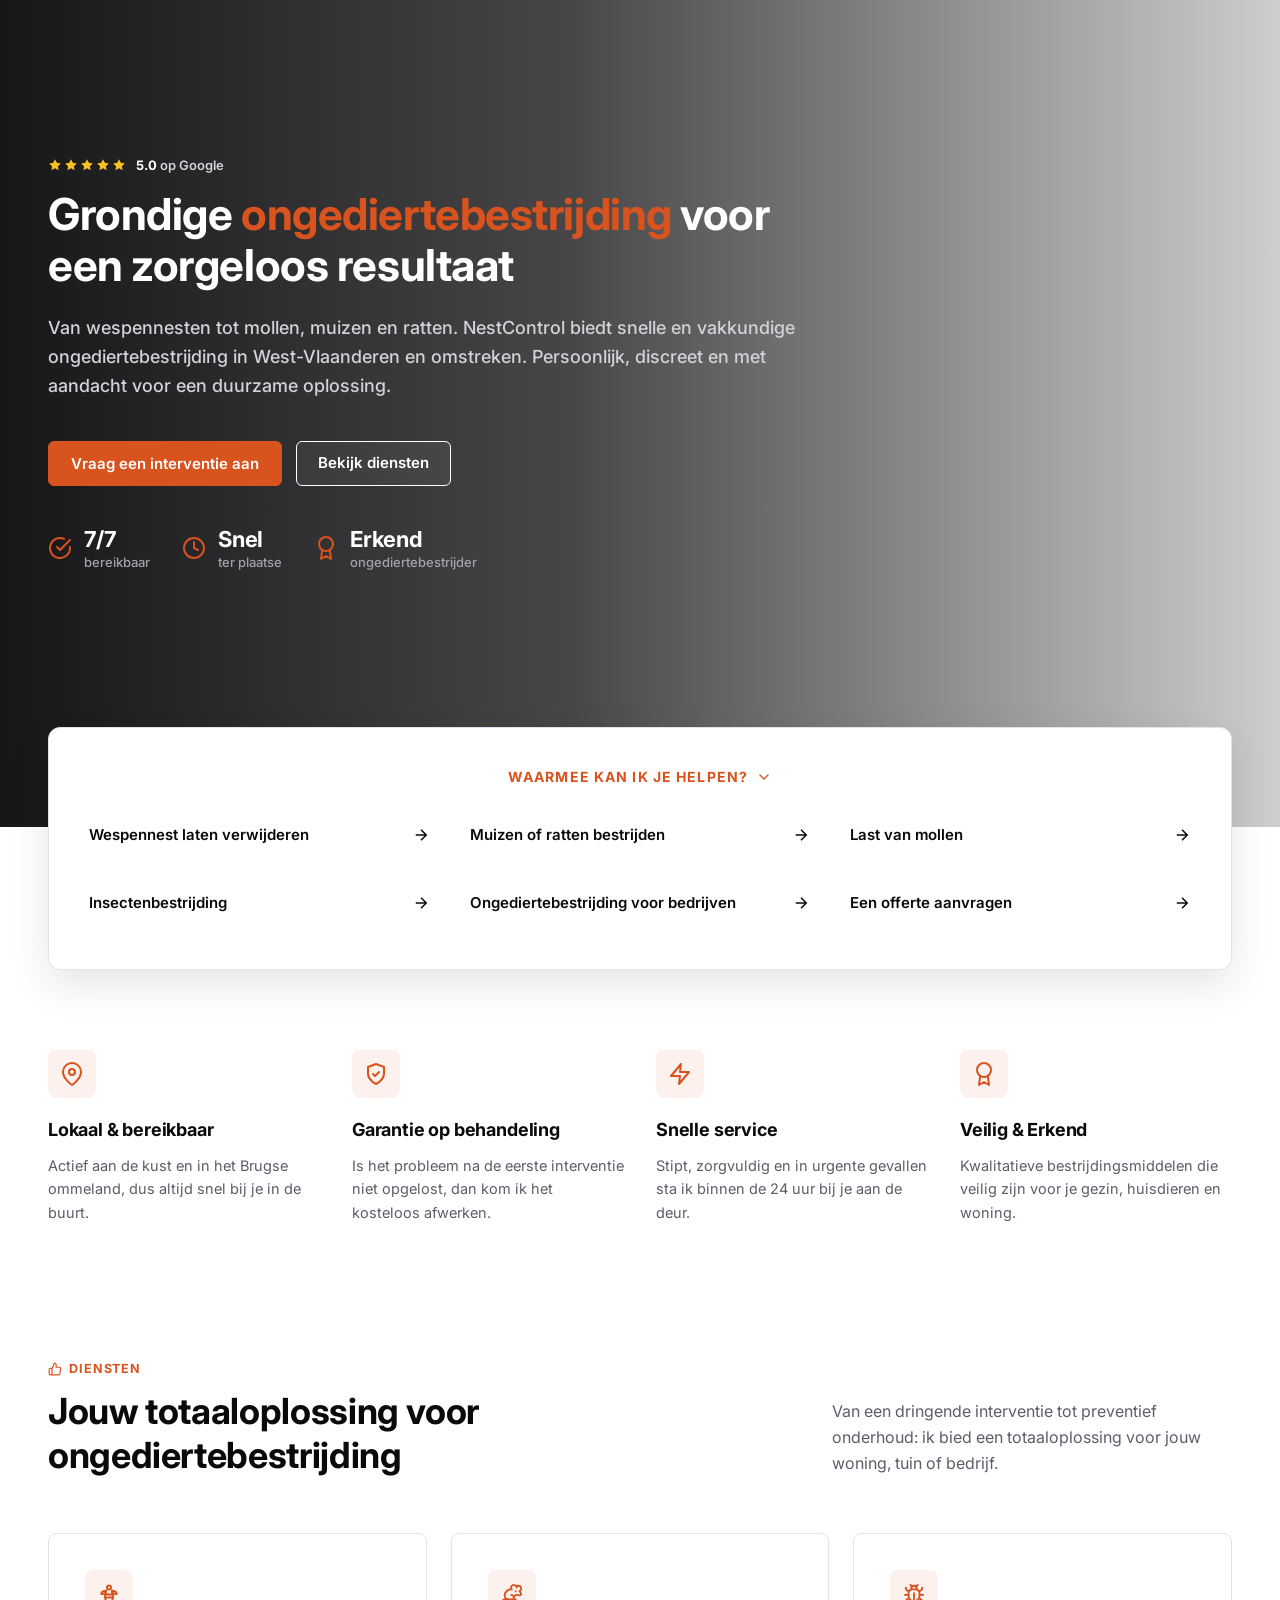
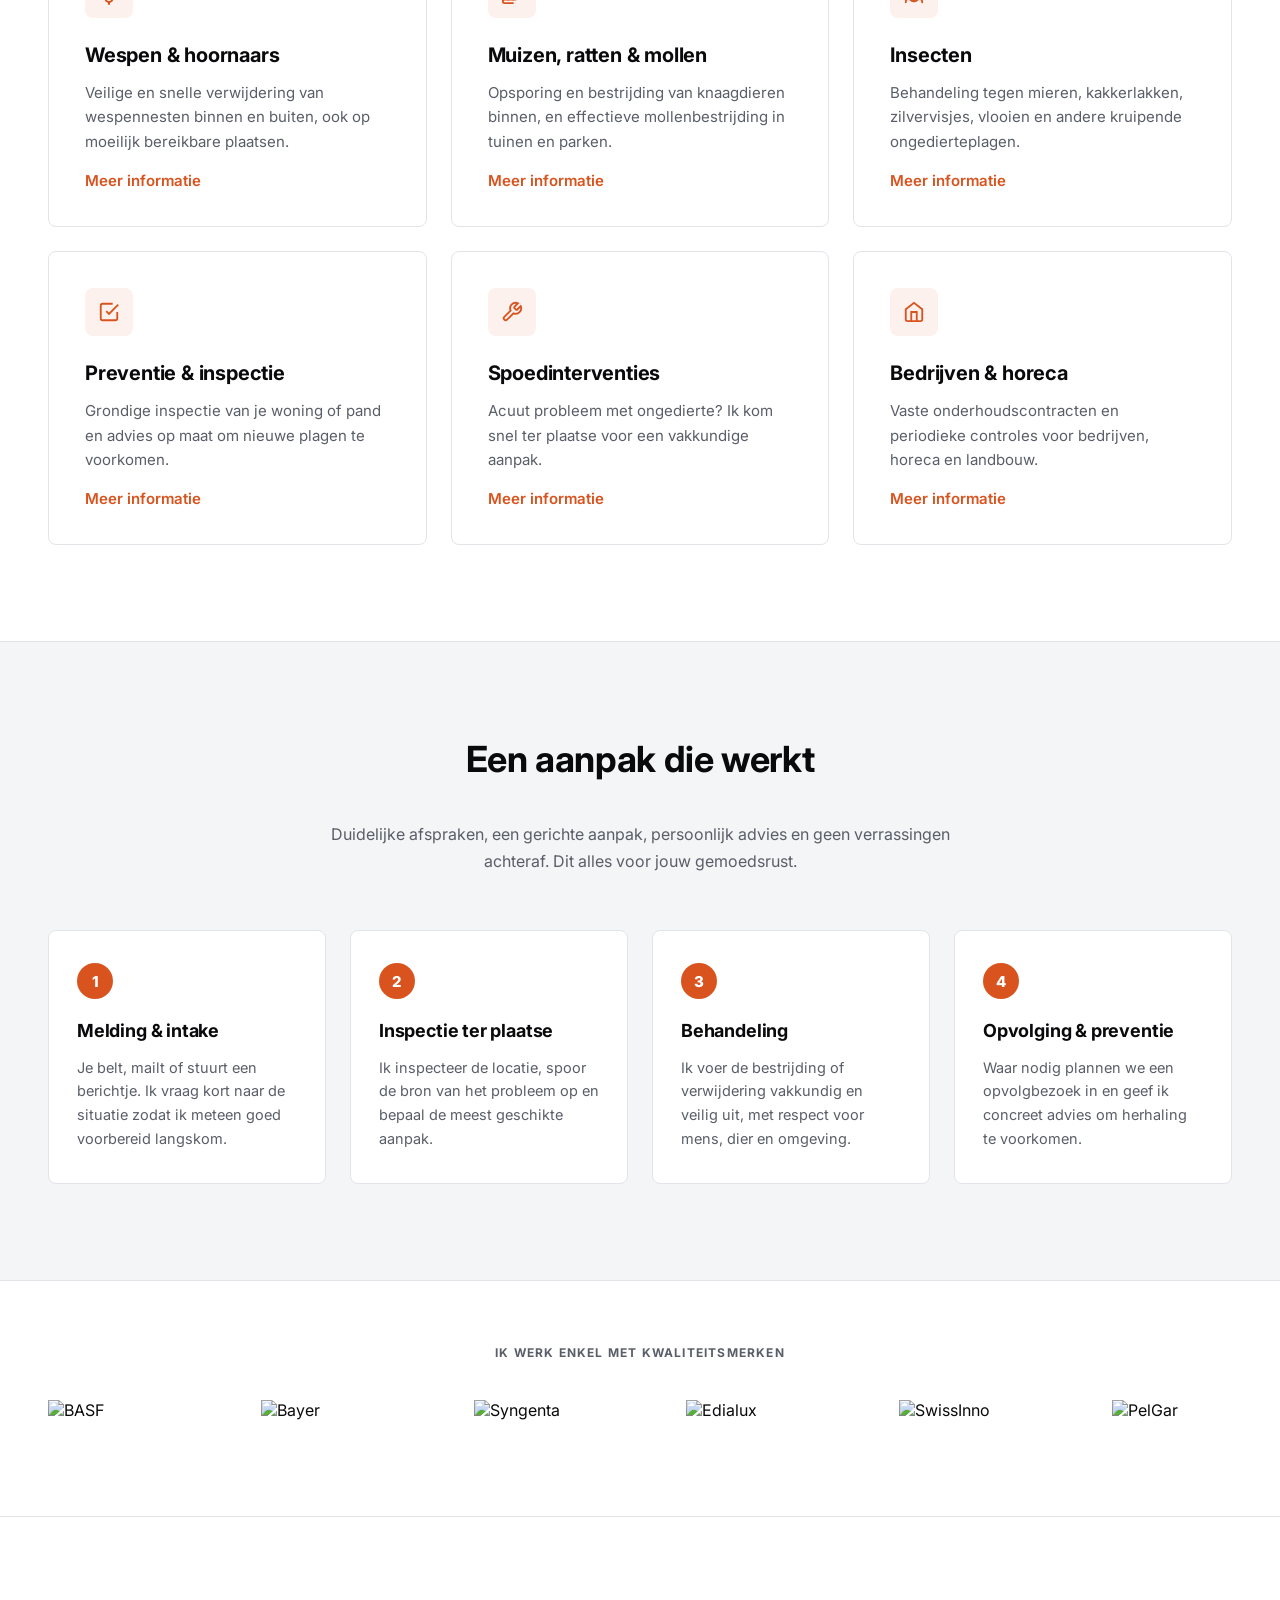
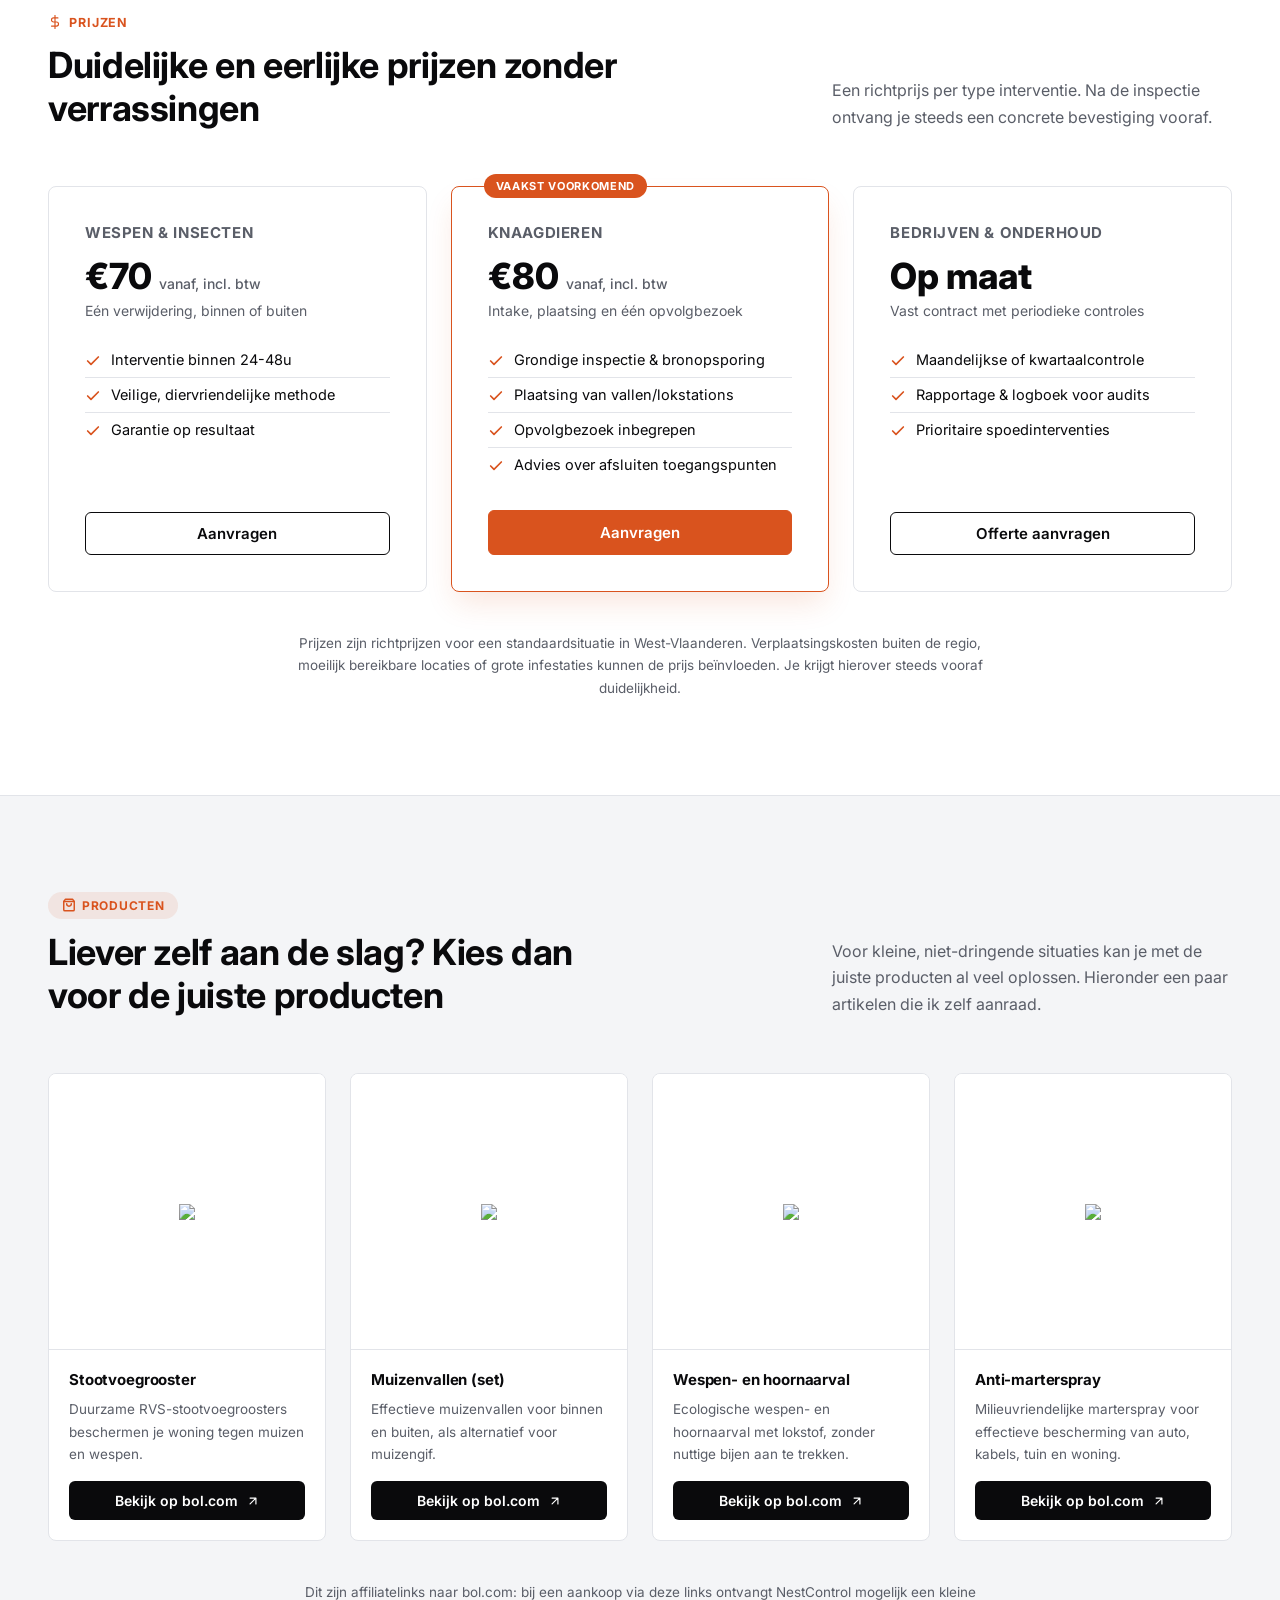
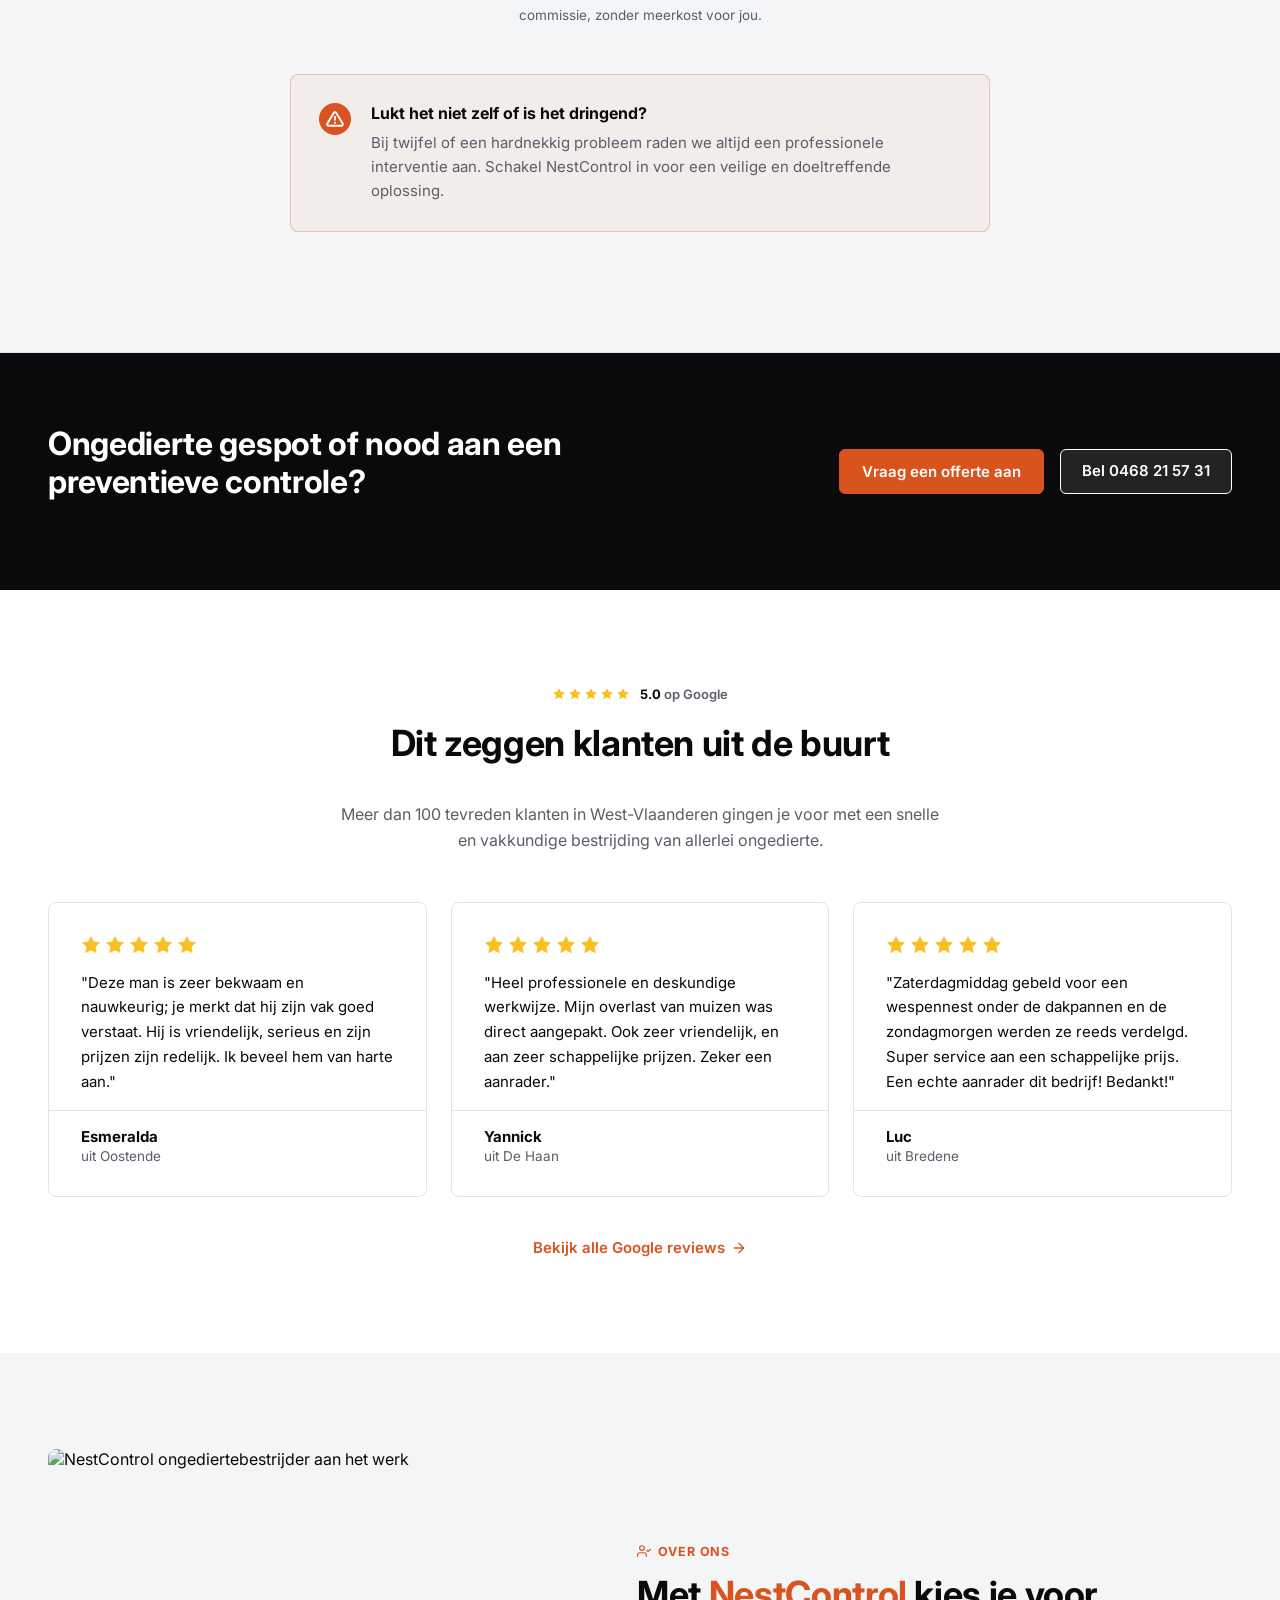
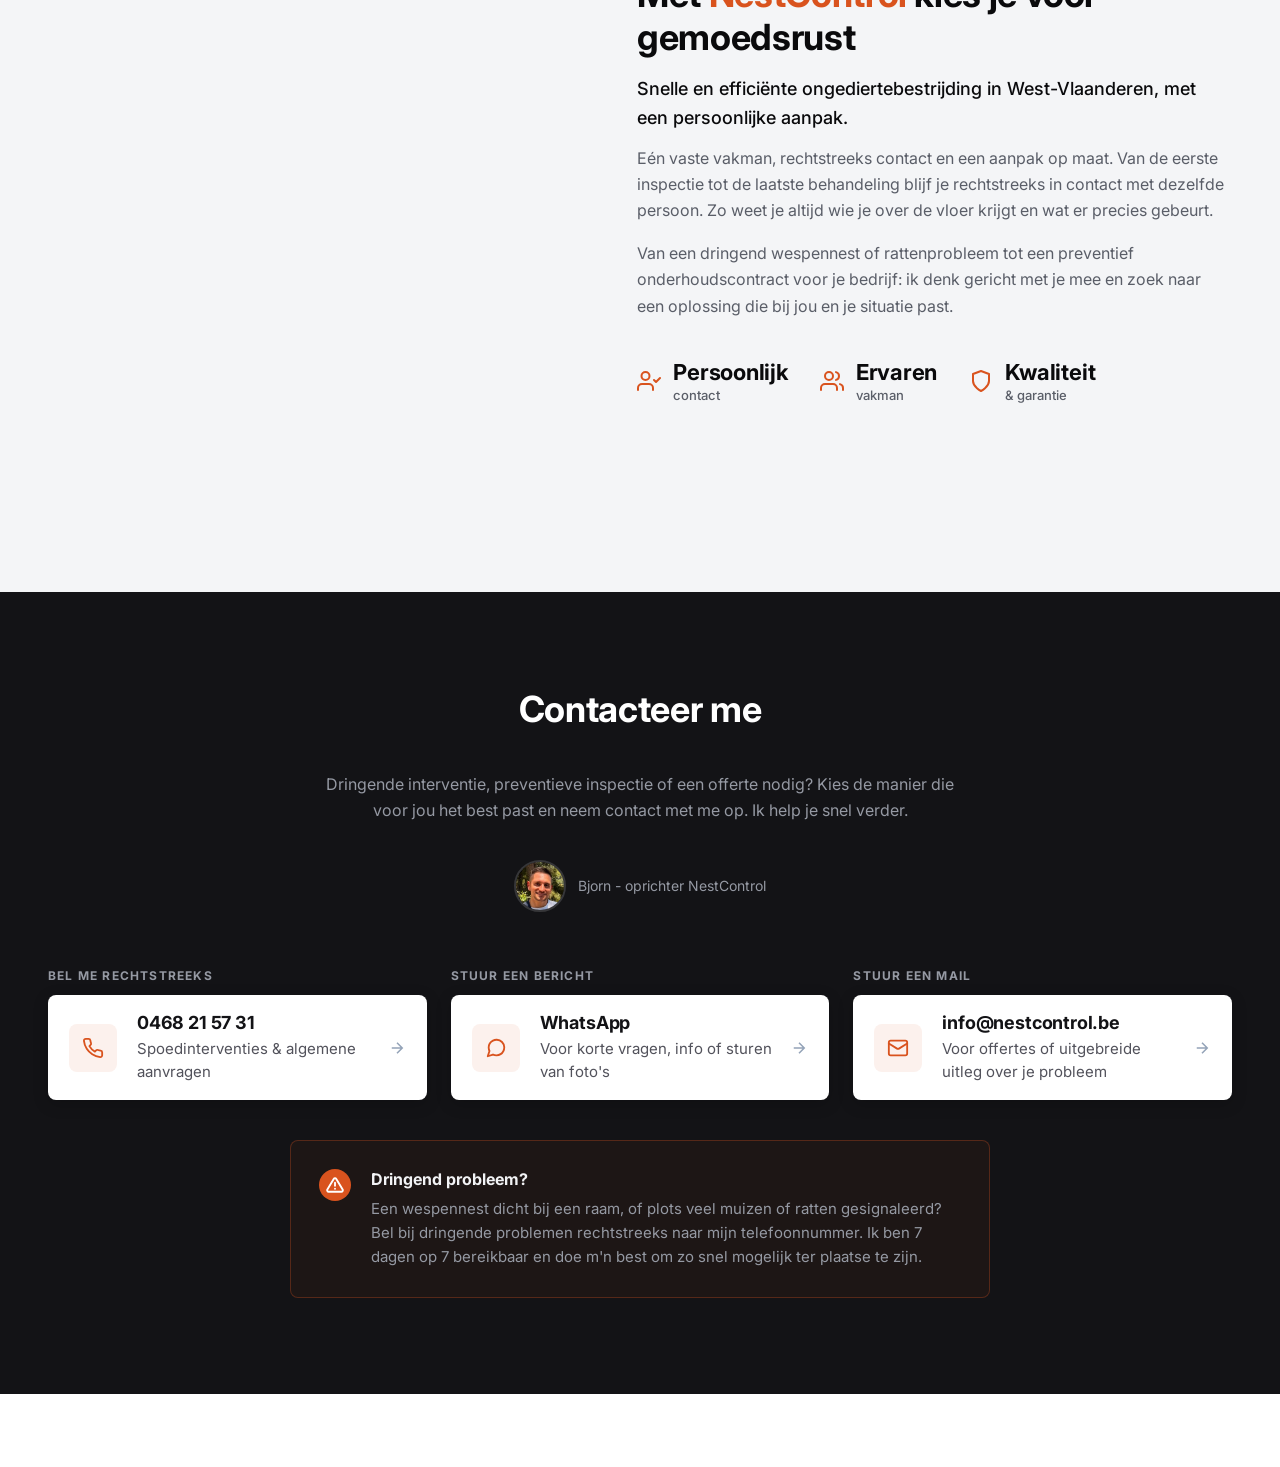
==== commit 59aa5a5a: "Update index.html" ====
--- a/index.html
+++ b/index.html
@@ -888,39 +888,39 @@
 
         <div class="shop-card reveal delay-200">
           <div class="shop-img">
-            <svg width="64" height="64" viewBox="0 0 24 24" fill="none" stroke="var(--oranje)" stroke-width="1.5" stroke-linecap="round" stroke-linejoin="round"><path d="M8.5 14.5A2.5 2.5 0 0 0 11 12c0-1.38-.5-2-1-3-1.072-2.143-.224-4.054 2-6 .5 2.5 2 4.9 4 6.5 2 1.6 3 3.5 3 5.5a7 7 0 1 1-14 0c0-1.153.433-2.294 1-3a2.5 2.5 0 0 0 2.5 2.5z"/></svg>
+            <img src="https://media.s-bol.com/qWLAqDNYX6jk/kRBjp0N/1189x1200.jpg">
           </div>
           <div class="shop-body">
             <h3>Muizenvallen (set)</h3>
             <p>Effectieve muizenvallen voor binnen en buiten, als alternatief voor muizengif.</p>
             <a class="shop-cta" href="https://www.bol.com/be/nl/p/wonact-muizenval-muizenklem-6-stuks-mouse-trap-muizenvallen-voor-binnen-buiten-100-pakkans-inclusief-e-boek/9200000118473874/?referrer=socialshare_pdp_www" target="_blank" rel="sponsored noopener">Bekijk op bol.com
-              <img src="https://media.s-bol.com/qWLAqDNYX6jk/kRBjp0N/1189x1200.jpg">
+              <svg width="14" height="14" viewBox="0 0 24 24" fill="none" stroke="currentColor" stroke-width="2" stroke-linecap="round" stroke-linejoin="round"><path d="M7 17 17 7M7 7h10v10"/></svg>
             </a>
           </div>
         </div>
 
         <div class="shop-card reveal delay-300">
           <div class="shop-img">
-            <svg width="64" height="64" viewBox="0 0 24 24" fill="none" stroke="var(--oranje)" stroke-width="1.5"><path d="M12 2v20M2 12h20M5.31 5.31l13.38 13.38M18.69 5.31L5.31 18.69"/></svg>
+            <img src="https://media.s-bol.com/20K6vq3pz4G1/0VgqZo5/675x1200.jpg">
           </div>
           <div class="shop-body">
             <h3>Wespen- en hoornaarval</h3>
             <p>Ecologische wespen- en hoornaarval met lokstof, zonder nuttige bijen aan te trekken.</p>
             <a class="shop-cta" href="https://www.bol.com/be/nl/p/bsi-wespenval-met-200-ml-ecologische-lokstof-wasp-attract-doeltereffende-en-hebruikbare-vliegenval-nuttige-bijen-worden-niet-aangetrokken/9300000037168125/?referrer=socialshare_pdp_www" target="_blank" rel="sponsored noopener">Bekijk op bol.com
-              <img src="https://media.s-bol.com/20K6vq3pz4G1/0VgqZo5/675x1200.jpg">
+              <svg width="14" height="14" viewBox="0 0 24 24" fill="none" stroke="currentColor" stroke-width="2" stroke-linecap="round" stroke-linejoin="round"><path d="M7 17 17 7M7 7h10v10"/></svg>
             </a>
           </div>
         </div>
 
         <div class="shop-card reveal delay-400">
           <div class="shop-img">
-            <svg width="64" height="64" viewBox="0 0 24 24" fill="none" stroke="var(--oranje)" stroke-width="1.5" stroke-linecap="round" stroke-linejoin="round"><path d="M9 11l3 3L22 4"/><path d="M21 12v7a2 2 0 01-2 2H5a2 2 0 01-2-2V5a2 2 0 012-2h11"/></svg>
+            <img src="https://media.s-bol.com/3mqq6gW2lv0n/qxLAw57/341x1200.jpg">
           </div>
           <div class="shop-body">
             <h3>Anti-marterspray</h3>
             <p>Milieuvriendelijke marterspray voor effectieve bescherming van auto, kabels, tuin en woning.</p>
             <a class="shop-cta" href="https://www.bol.com/be/nl/p/spuitbus-tegen-wezels/9300000128727511/?referrer=socialshare_pdp_www" target="_blank" rel="sponsored noopener">Bekijk op bol.com
-              <img src="https://media.s-bol.com/3mqq6gW2lv0n/qxLAw57/341x1200.jpg">
+              <svg width="14" height="14" viewBox="0 0 24 24" fill="none" stroke="currentColor" stroke-width="2" stroke-linecap="round" stroke-linejoin="round"><path d="M7 17 17 7M7 7h10v10"/></svg>
             </a>
           </div>
         </div>
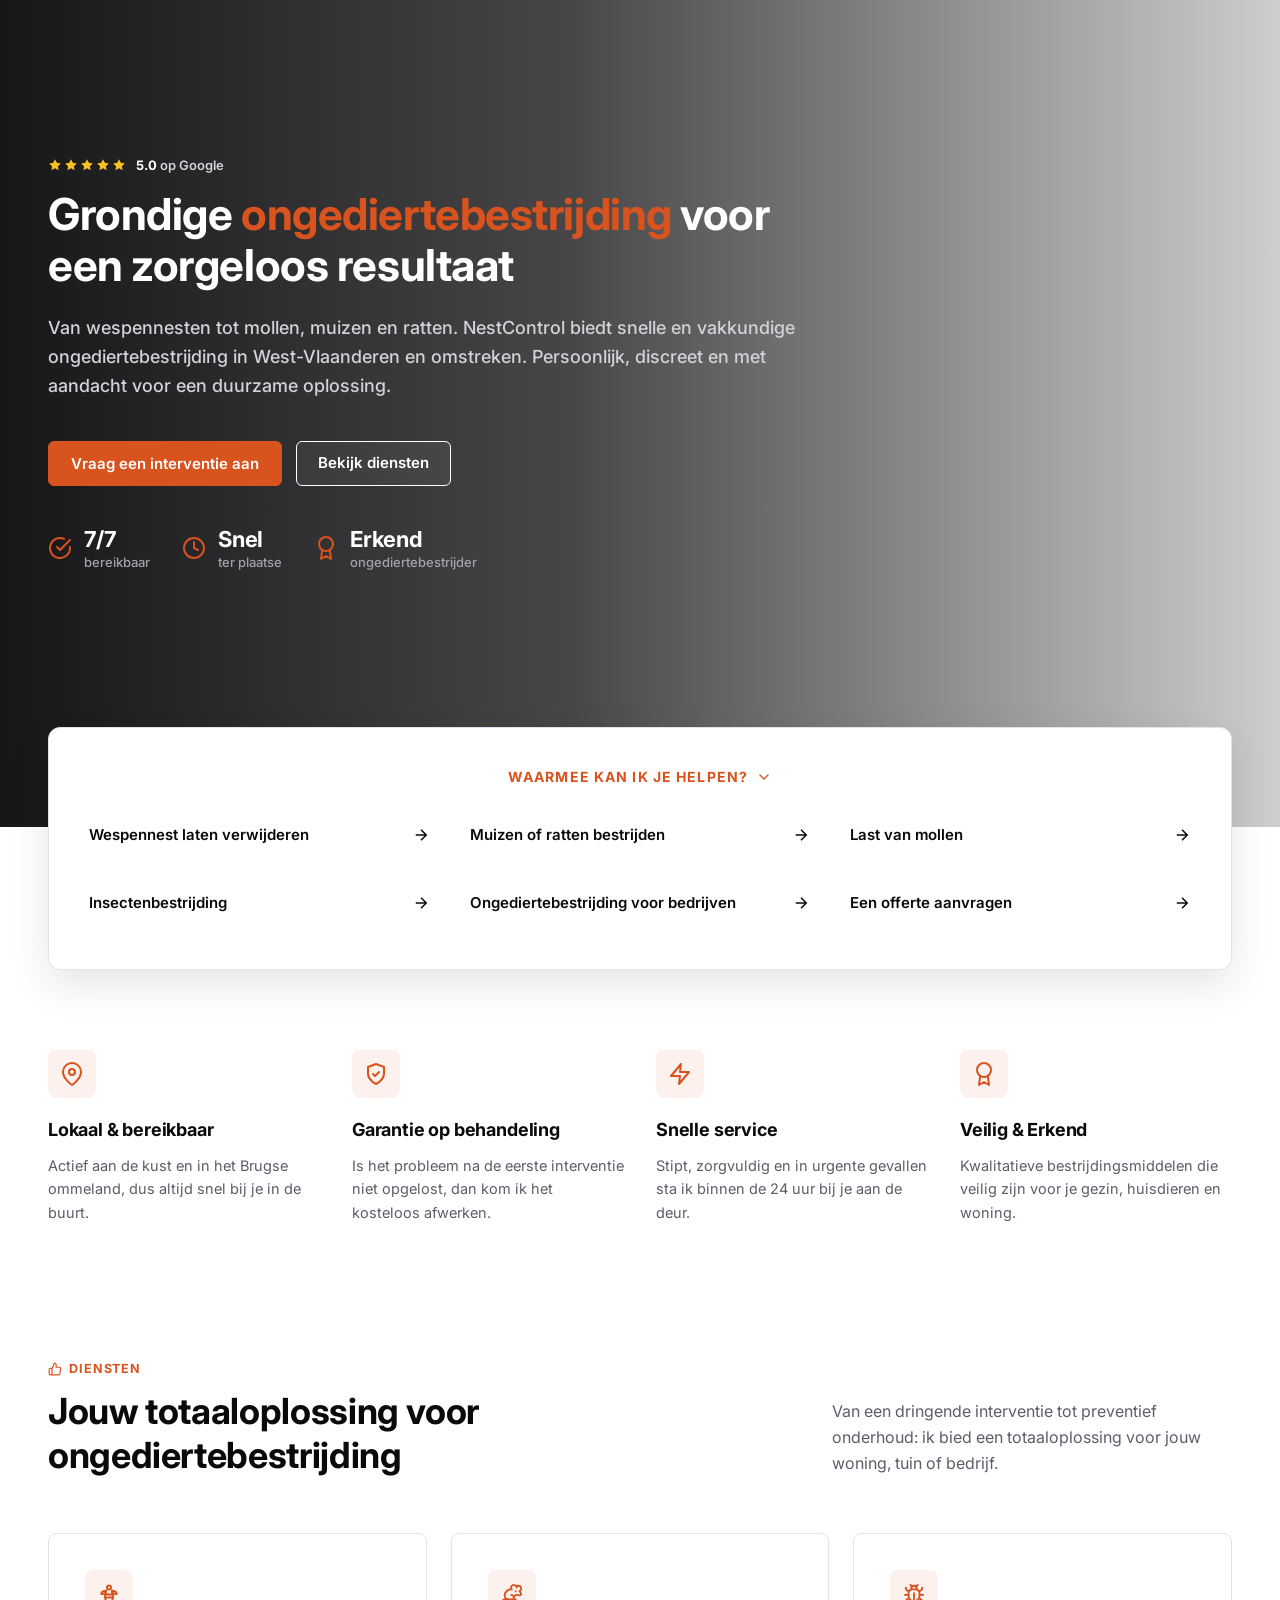
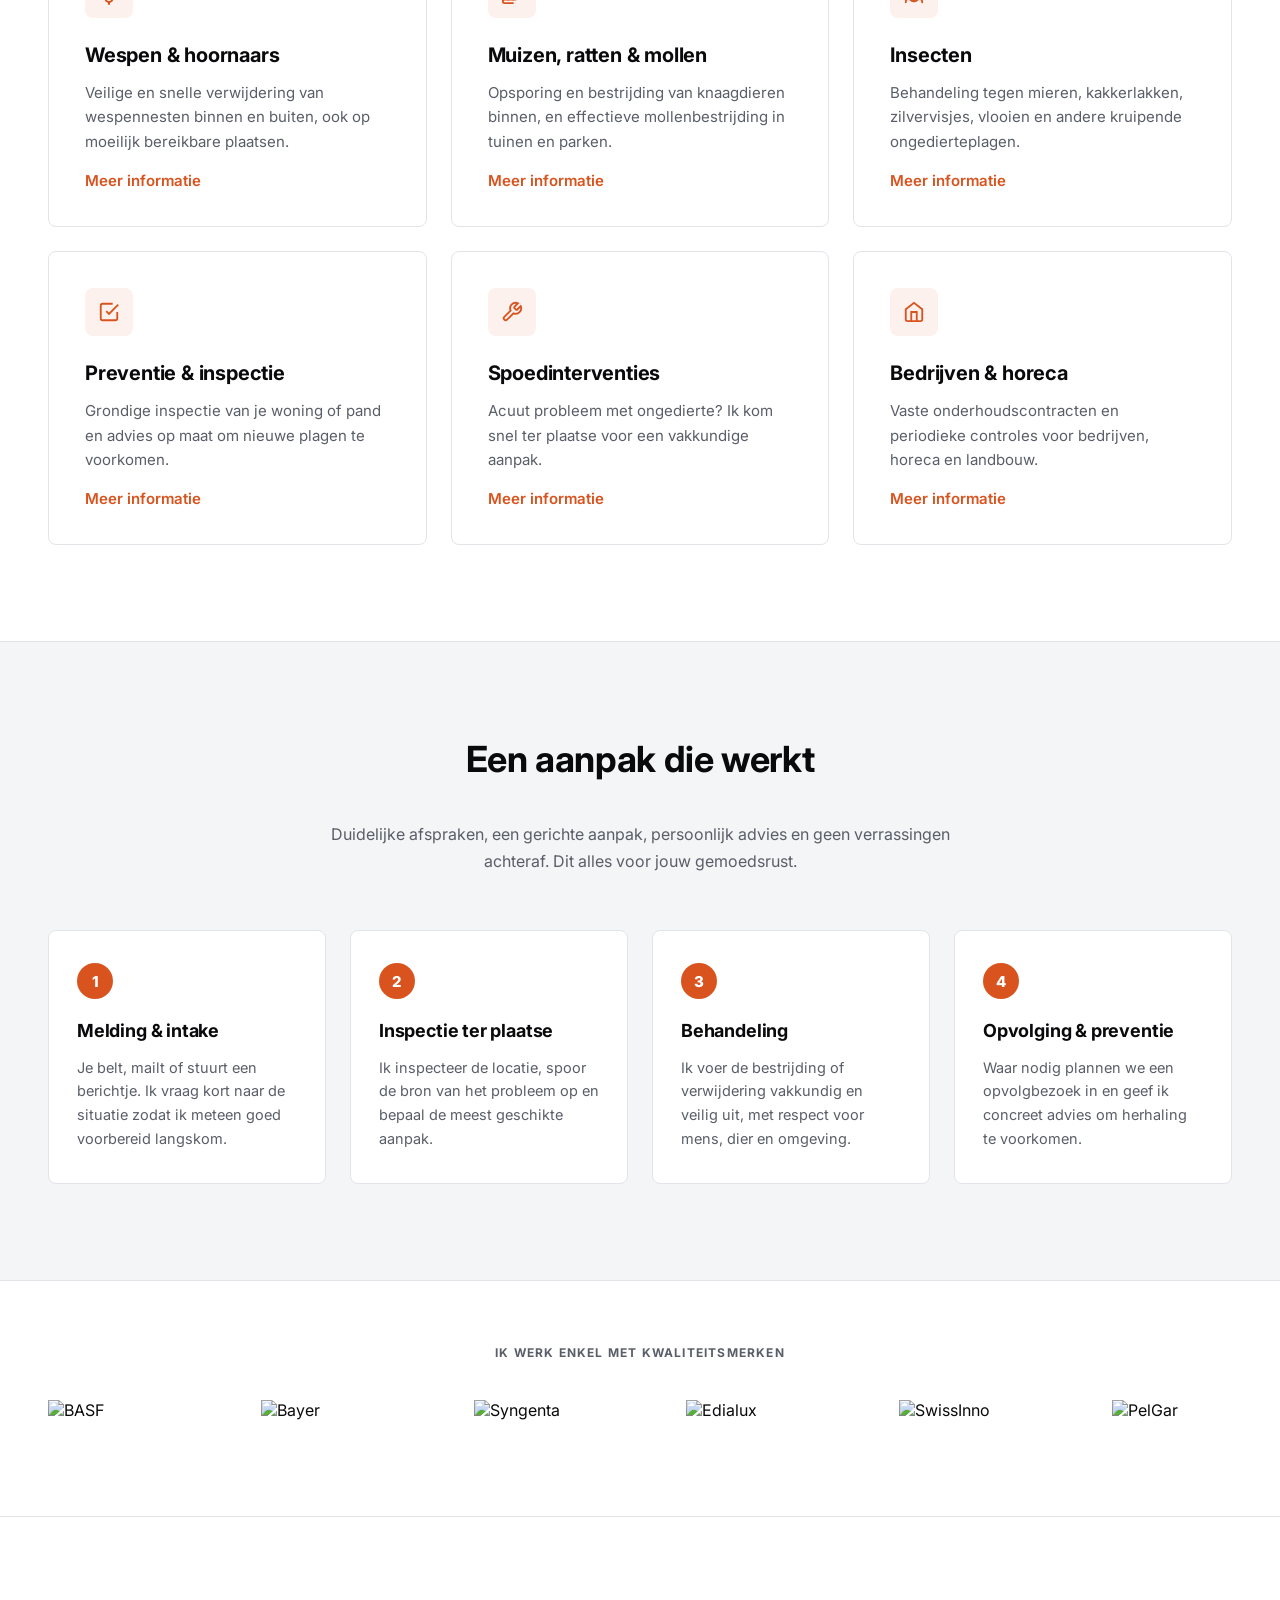
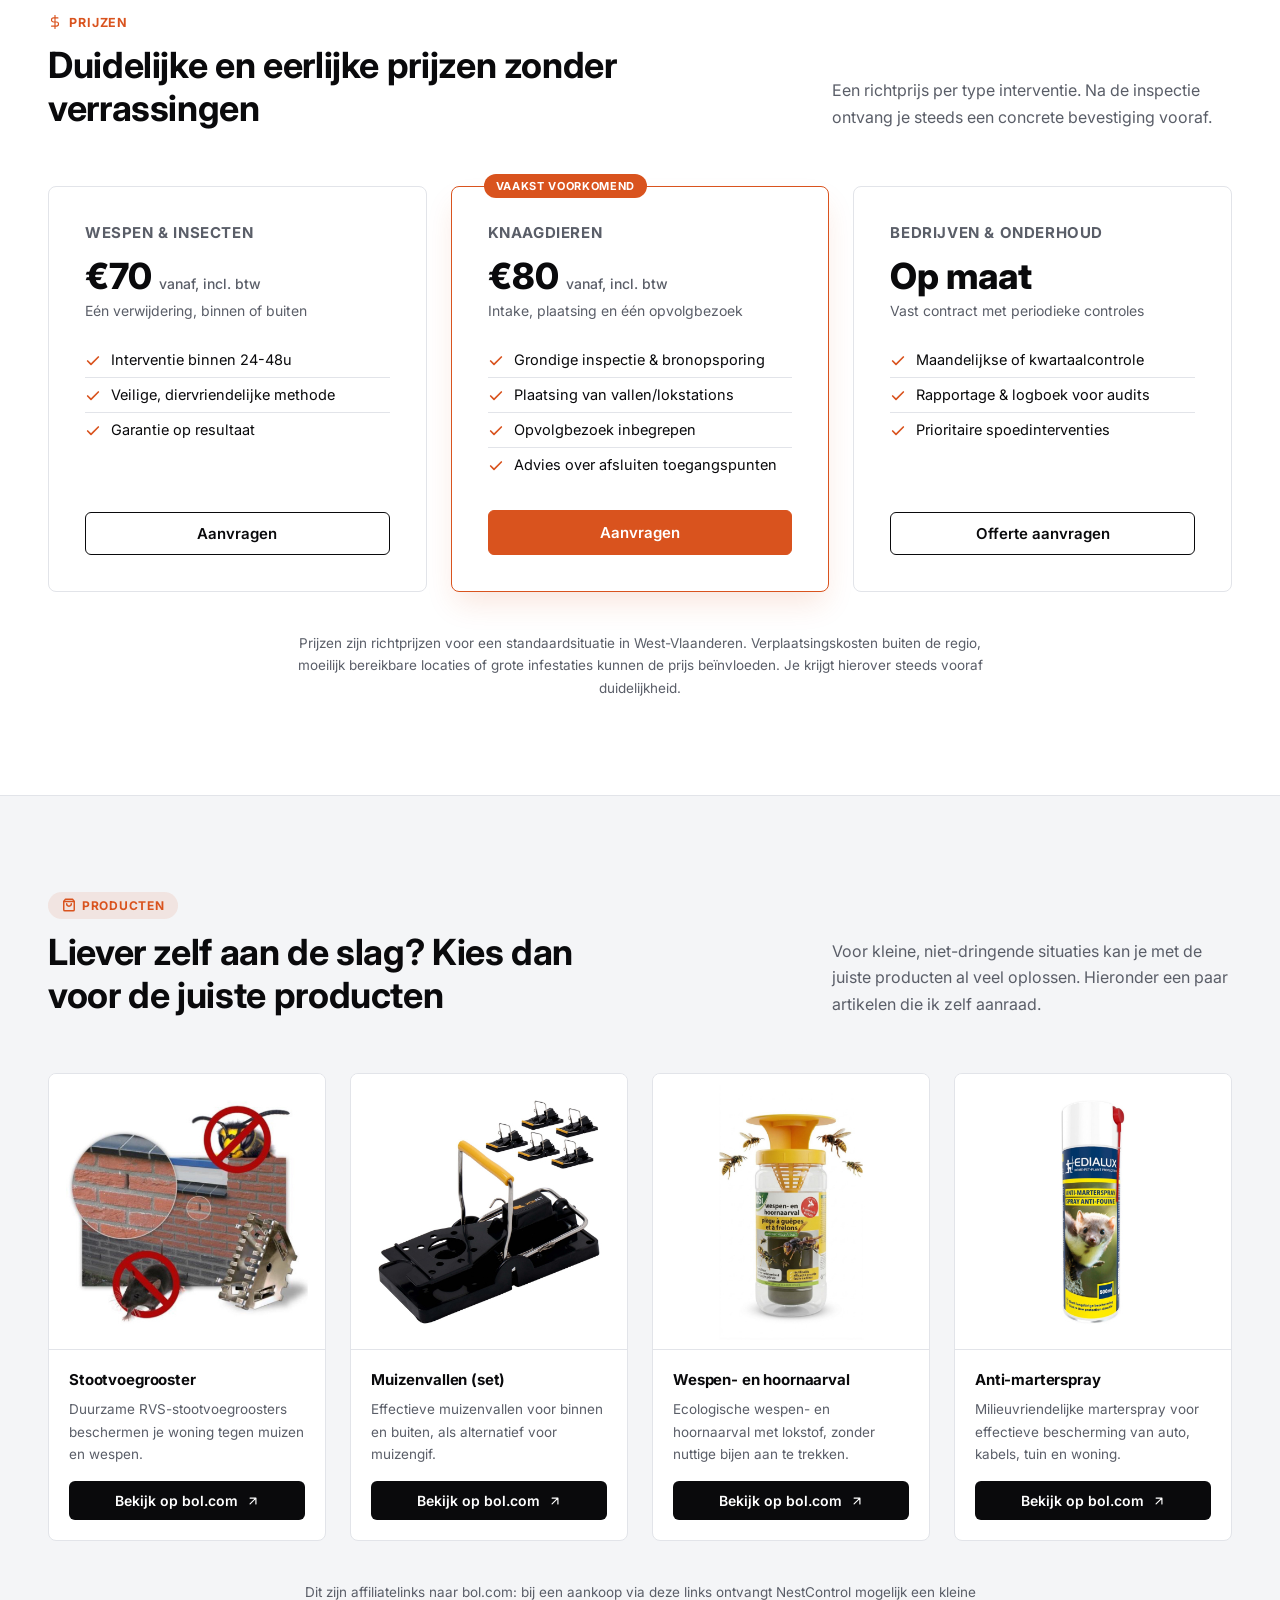
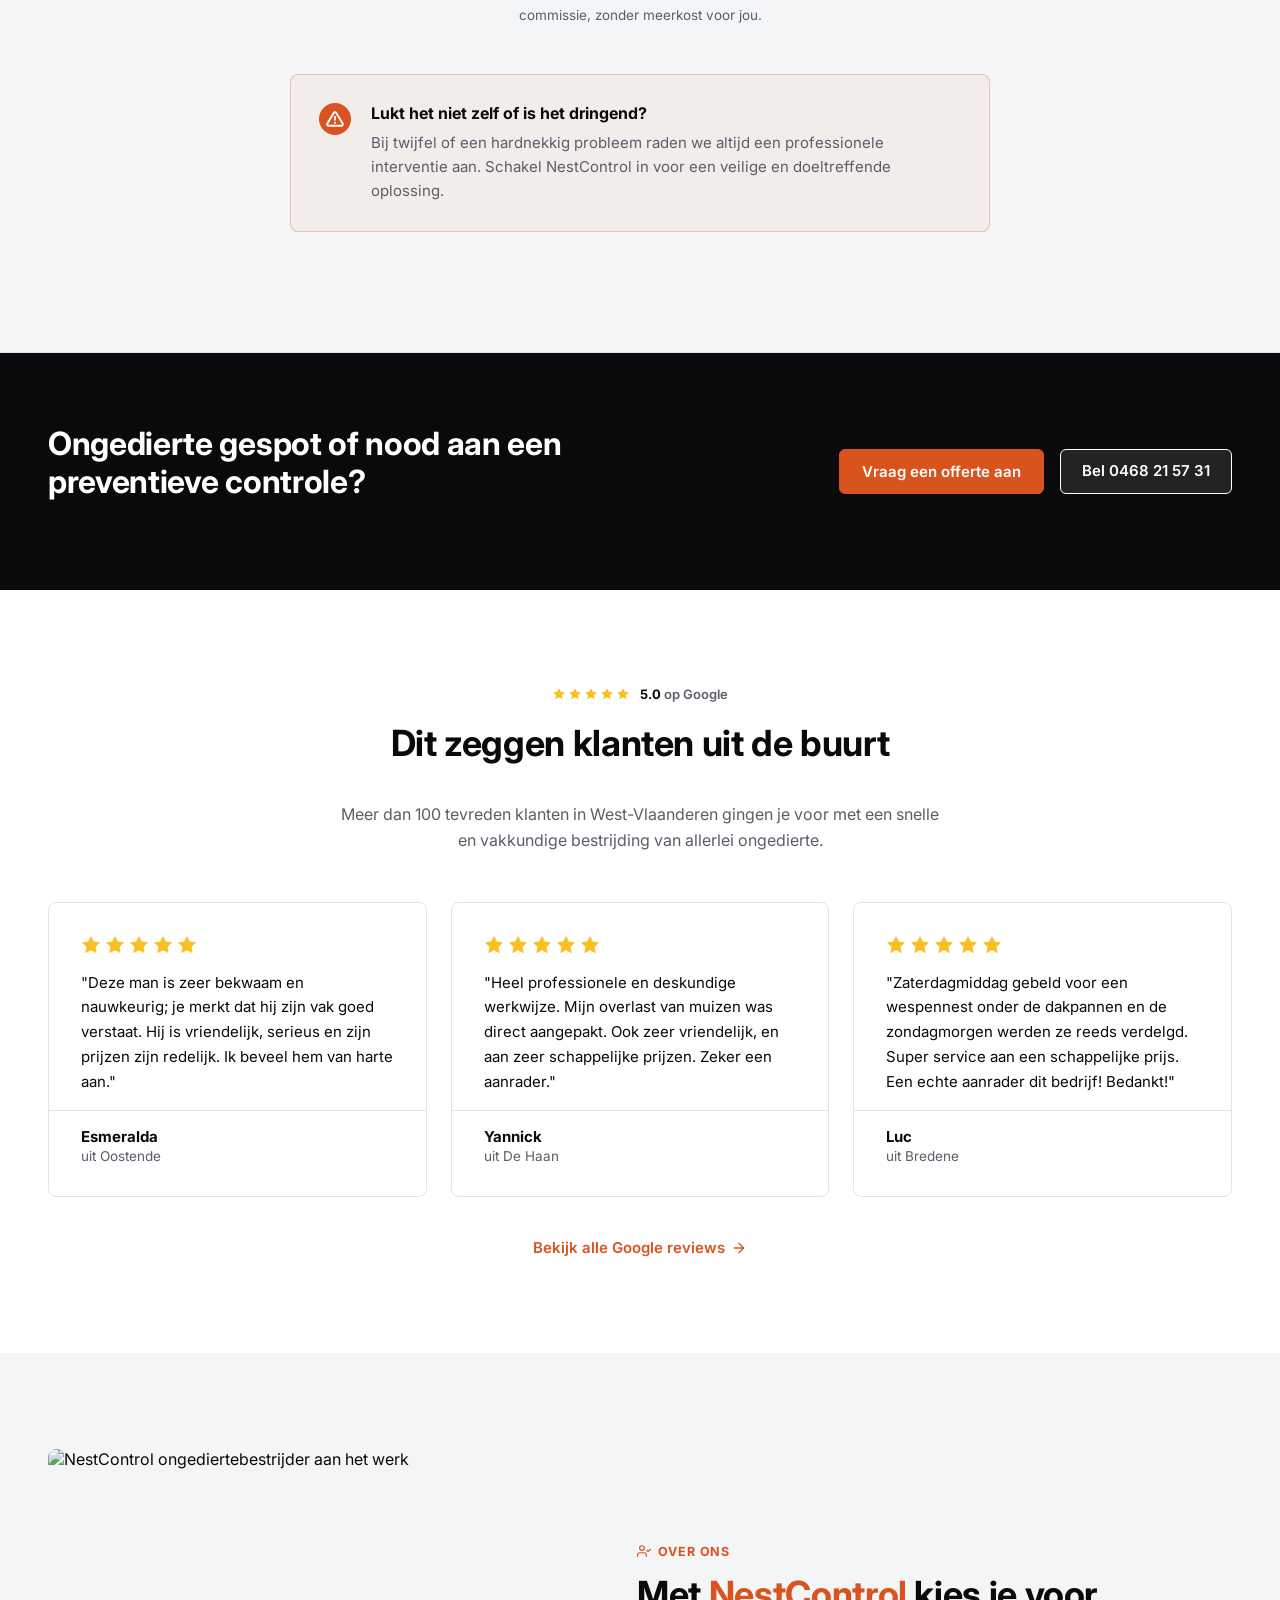
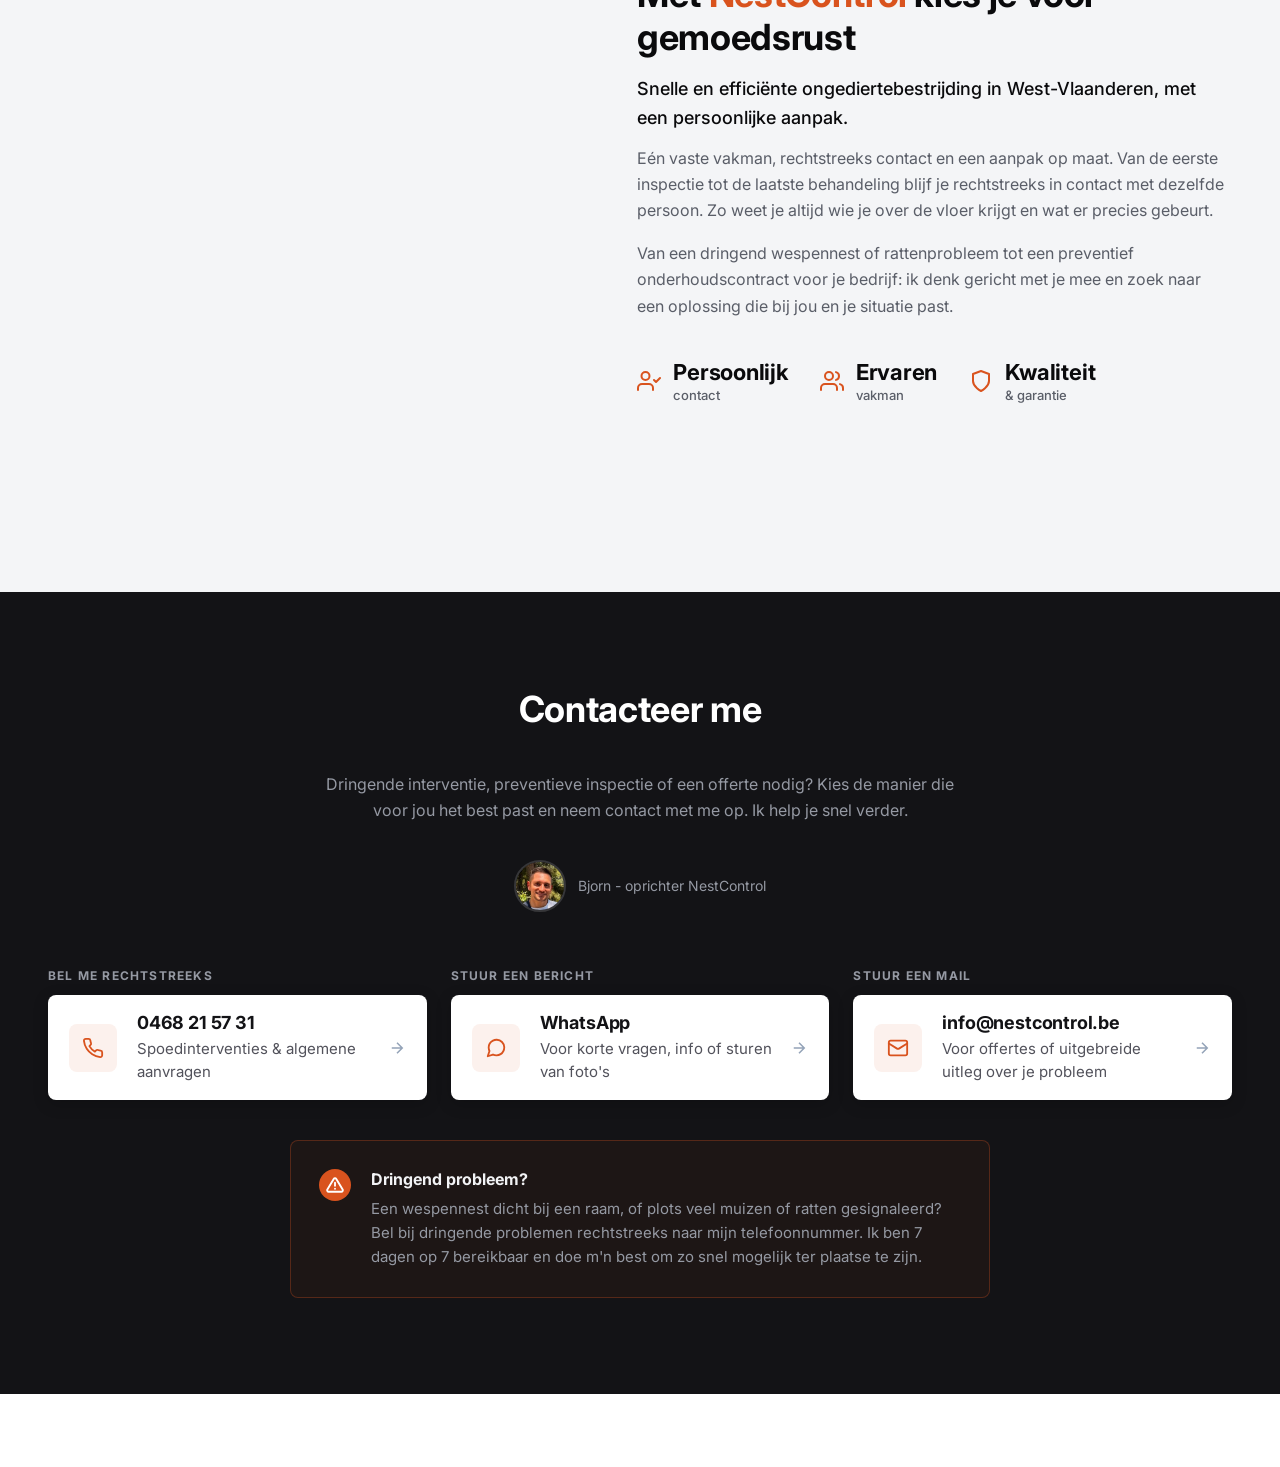
==== commit fff49d08: "Add files via upload" ====
--- a/index.html
+++ b/index.html
@@ -367,8 +367,8 @@
   display:flex; flex-direction:column; transition:all .25s cubic-bezier(0.16,1,0.3,1);
 }
 .shop-card:hover{ border-color:var(--oranje); box-shadow:0 15px 30px -5px rgba(var(--oranje-rgb),0.12); transform:translateY(-4px); }
-.shop-img{ aspect-ratio:1/1; background:#fff; display:flex; align-items:center; justify-content:center; padding:20px; border-bottom:1px solid var(--grijs-lijn); }
-.shop-img img{ max-width:100%; max-height:100%; object-fit:contain; }
+.shop-img{ aspect-ratio:1/1; background:#fff; overflow:hidden; border-bottom:1px solid var(--grijs-lijn); }
+.shop-img img{ width:100%; height:100%; object-fit:cover; }
 .shop-body{ padding:20px; display:flex; flex-direction:column; flex-grow:1; }
 .shop-body h3{ font-size:15px; margin-bottom:8px; }
 .shop-body p{ font-size:13.5px; flex-grow:1; margin-bottom:16px; }
@@ -875,7 +875,7 @@
 
         <div class="shop-card reveal delay-100">
           <div class="shop-img">
-            <img src="https://media.s-bol.com/ygyvA6nz9lVV/zmn0QD2/1200x1107.jpg">
+            <img src="Stootvoegrooster.jpg" alt="Stootvoegrooster">
           </div>
           <div class="shop-body">
             <h3>Stootvoegrooster</h3>
@@ -888,7 +888,7 @@
 
         <div class="shop-card reveal delay-200">
           <div class="shop-img">
-            <img src="https://media.s-bol.com/qWLAqDNYX6jk/kRBjp0N/1189x1200.jpg">
+            <img src="Muizenval.jpg" alt="Muizenvallen (set)">
           </div>
           <div class="shop-body">
             <h3>Muizenvallen (set)</h3>
@@ -901,7 +901,7 @@
 
         <div class="shop-card reveal delay-300">
           <div class="shop-img">
-            <img src="https://media.s-bol.com/20K6vq3pz4G1/0VgqZo5/675x1200.jpg">
+            <img src="Wespenval.jpg" alt="Wespen- en hoornaarval">
           </div>
           <div class="shop-body">
             <h3>Wespen- en hoornaarval</h3>
@@ -914,7 +914,7 @@
 
         <div class="shop-card reveal delay-400">
           <div class="shop-img">
-            <img src="https://media.s-bol.com/3mqq6gW2lv0n/qxLAw57/341x1200.jpg">
+            <img src="Marterspray.jpg" alt="Anti-marterspray">
           </div>
           <div class="shop-body">
             <h3>Anti-marterspray</h3>
